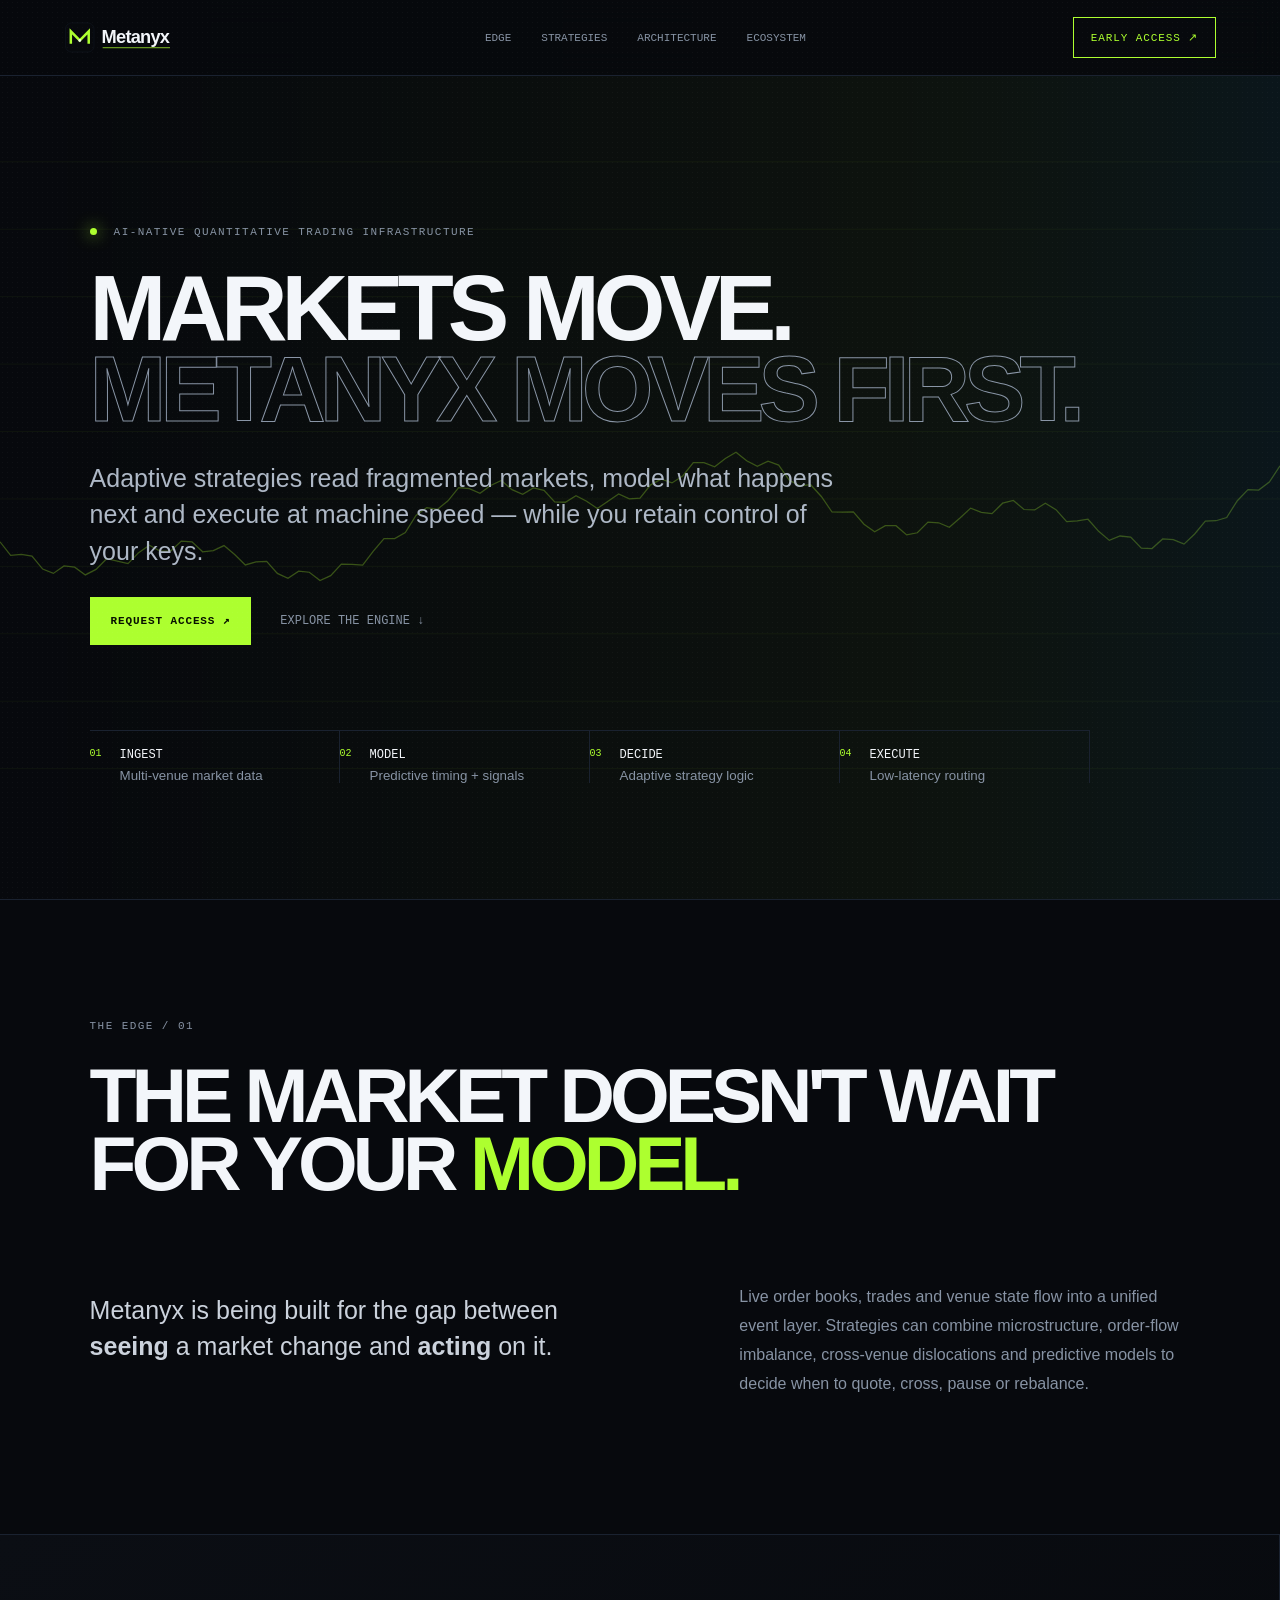
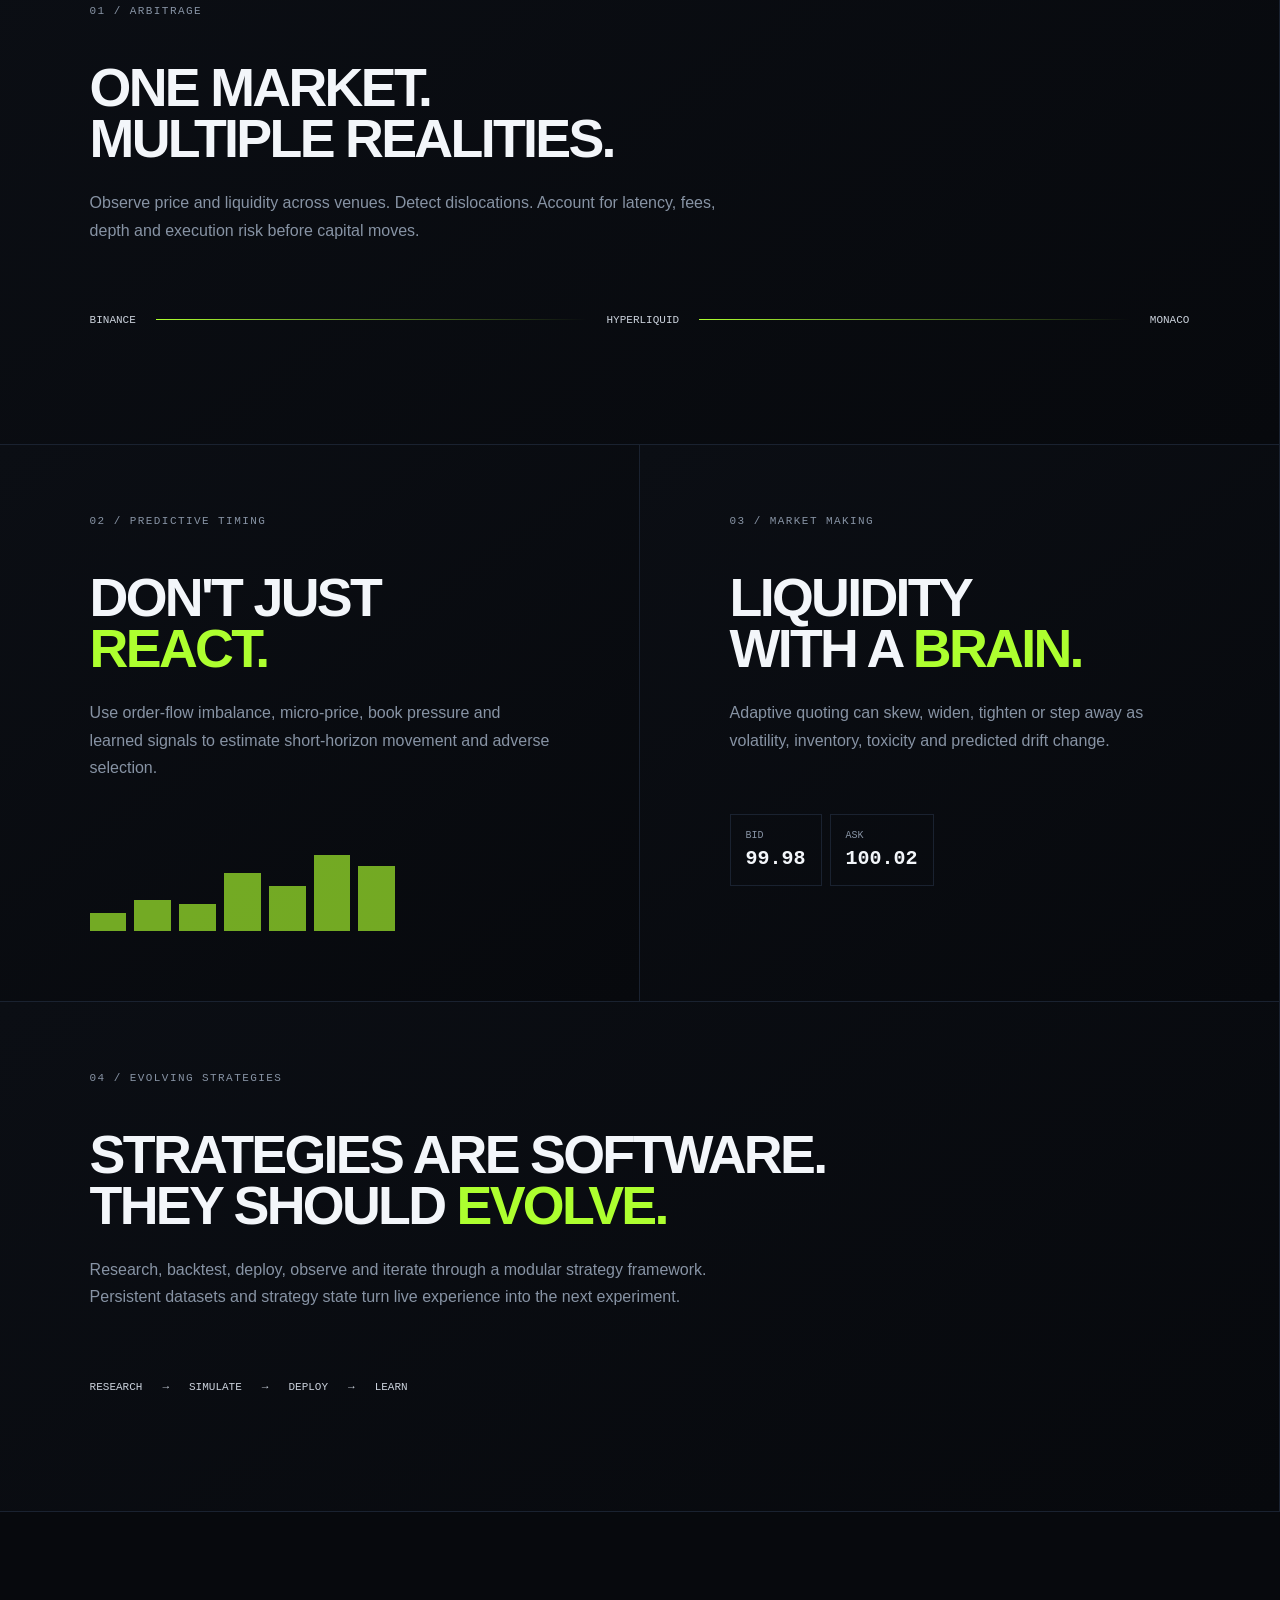
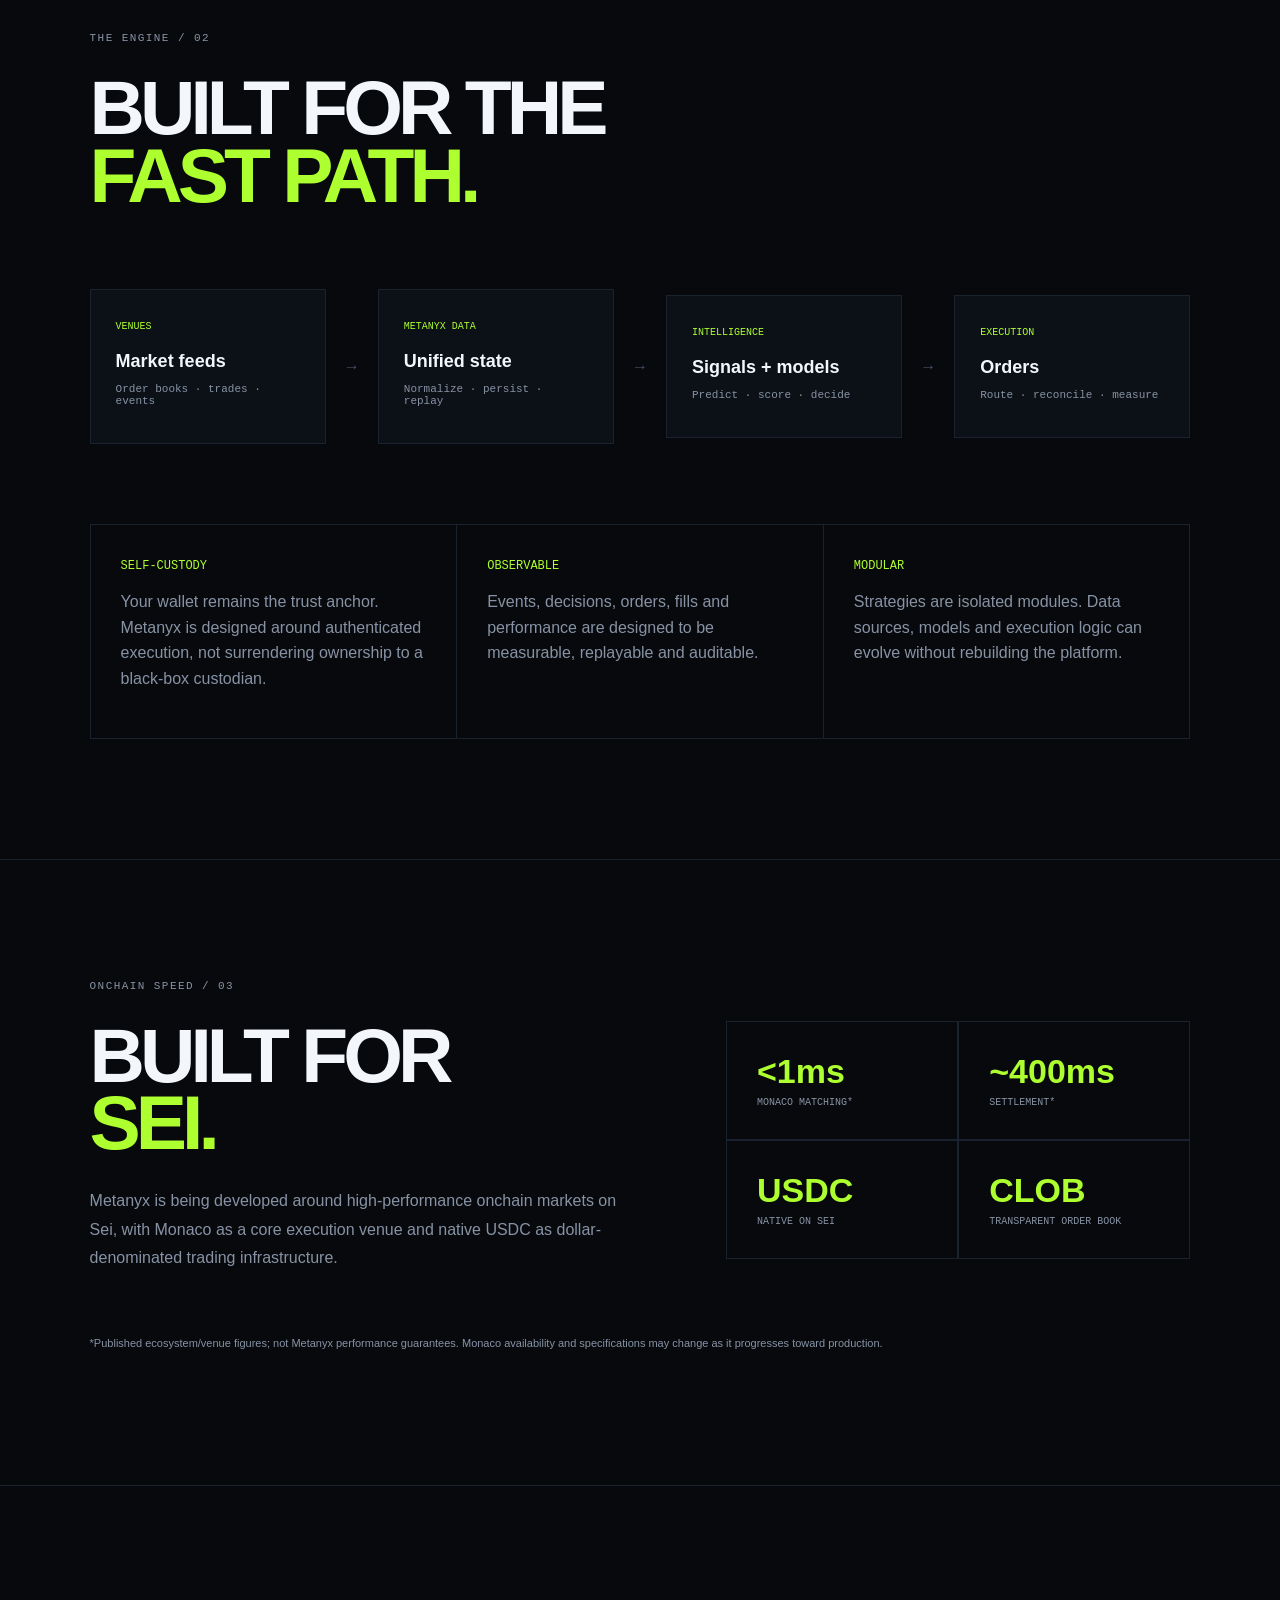
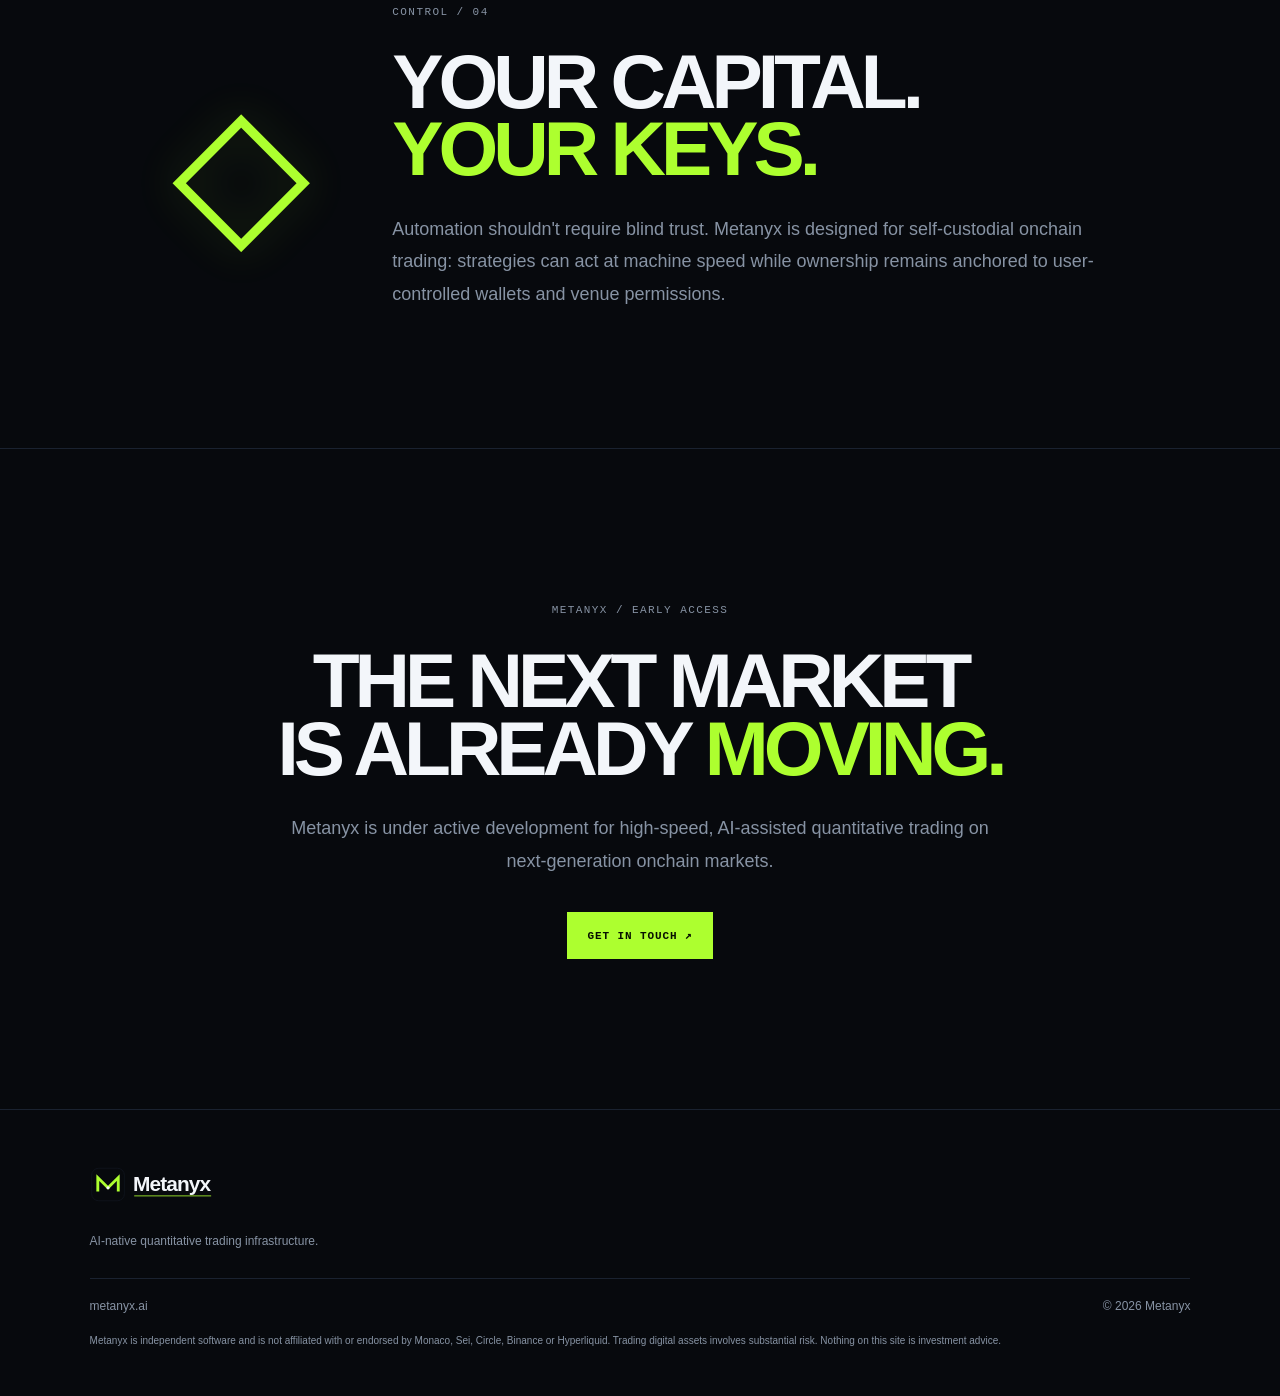
==== index.html @ de10b6b0 "brand: add Metanyx visual identity assets" ====
<!doctype html>
<html lang="en">
<head>
  <meta charset="utf-8"><meta name="viewport" content="width=device-width,initial-scale=1">
  <meta name="description" content="Metanyx is AI-native quantitative trading infrastructure for high-speed, self-custodial digital asset markets.">
  <meta name="theme-color" content="#07090d"><link rel="canonical" href="https://metanyx.ai/">
  <meta property="og:title" content="Metanyx — AI-native quantitative trading">
  <meta property="og:description" content="Adaptive strategies. Machine-speed execution. Self-custodial by design.">
  <meta property="og:type" content="website"><meta property="og:url" content="https://metanyx.ai/">
  <meta property="og:image" content="https://metanyx.ai/assets/og-brand.svg">
  <meta name="twitter:card" content="summary_large_image"><meta name="twitter:image" content="https://metanyx.ai/assets/og-brand.svg">
  <title>Metanyx — AI-native quantitative trading</title><link rel="icon" href="assets/favicon.svg" type="image/svg+xml">
  <link rel="stylesheet" href="assets/style.css">
</head>
<body><div class="noise"></div>
<header class="nav"><a class="brand" href="#top" aria-label="Metanyx home"><img class="brand-logo" src="assets/logo-wordmark.svg" alt="Metanyx"></a>
<nav><a href="#edge">Edge</a><a href="#strategies">Strategies</a><a href="#architecture">Architecture</a><a href="#ecosystem">Ecosystem</a></nav>
<a class="pill" href="#access">EARLY ACCESS ↗</a></header>
<main id="top">
<section class="hero"><canvas id="marketCanvas"></canvas><div class="hero-content">
<div class="eyebrow"><span class="pulse"></span> AI-NATIVE QUANTITATIVE TRADING INFRASTRUCTURE</div>
<h1>MARKETS MOVE.<br><em>METANYX MOVES FIRST.</em></h1>
<p class="lede">Adaptive strategies read fragmented markets, model what happens next and execute at machine speed — while you retain control of your keys.</p>
<div class="hero-actions"><a class="cta" href="#access">REQUEST ACCESS ↗</a><a class="ghost" href="#architecture">EXPLORE THE ENGINE ↓</a></div>
<div class="telemetry"><div><b>01</b><span>INGEST</span><small>Multi-venue market data</small></div><div><b>02</b><span>MODEL</span><small>Predictive timing + signals</small></div><div><b>03</b><span>DECIDE</span><small>Adaptive strategy logic</small></div><div><b>04</b><span>EXECUTE</span><small>Low-latency routing</small></div></div>
</div></section>
<section class="manifesto" id="edge"><div class="section-tag">THE EDGE / 01</div><h2>THE MARKET DOESN'T WAIT<br>FOR YOUR <span>MODEL.</span></h2>
<div class="split"><p class="bigcopy">Metanyx is being built for the gap between <strong>seeing</strong> a market change and <strong>acting</strong> on it.</p>
<p>Live order books, trades and venue state flow into a unified event layer. Strategies can combine microstructure, order-flow imbalance, cross-venue dislocations and predictive models to decide when to quote, cross, pause or rebalance.</p></div></section>
<section class="cards" id="strategies">
<article class="feature wide"><div class="num">01 / ARBITRAGE</div><h3>ONE MARKET.<br>MULTIPLE REALITIES.</h3><p>Observe price and liquidity across venues. Detect dislocations. Account for latency, fees, depth and execution risk before capital moves.</p><div class="venue-line"><span>BINANCE</span><i></i><span>HYPERLIQUID</span><i></i><span>MONACO</span></div></article>
<article class="feature"><div class="num">02 / PREDICTIVE TIMING</div><h3>DON'T JUST<br><span>REACT.</span></h3><p>Use order-flow imbalance, micro-price, book pressure and learned signals to estimate short-horizon movement and adverse selection.</p><div class="bars"><i></i><i></i><i></i><i></i><i></i><i></i><i></i></div></article>
<article class="feature"><div class="num">03 / MARKET MAKING</div><h3>LIQUIDITY<br>WITH A <span>BRAIN.</span></h3><p>Adaptive quoting can skew, widen, tighten or step away as volatility, inventory, toxicity and predicted drift change.</p><div class="quotes"><span>BID <b>99.98</b></span><span>ASK <b>100.02</b></span></div></article>
<article class="feature wide"><div class="num">04 / EVOLVING STRATEGIES</div><h3>STRATEGIES ARE SOFTWARE.<br>THEY SHOULD <span>EVOLVE.</span></h3><p>Research, backtest, deploy, observe and iterate through a modular strategy framework. Persistent datasets and strategy state turn live experience into the next experiment.</p><div class="evolve"><span>RESEARCH</span><b>→</b><span>SIMULATE</span><b>→</b><span>DEPLOY</span><b>→</b><span>LEARN</span></div></article>
</section>
<section class="architecture" id="architecture"><div class="section-tag">THE ENGINE / 02</div><h2>BUILT FOR THE<br><span>FAST PATH.</span></h2>
<div class="pipeline"><div><small>VENUES</small><strong>Market feeds</strong><p>Order books · trades · events</p></div><b>→</b><div><small>METANYX DATA</small><strong>Unified state</strong><p>Normalize · persist · replay</p></div><b>→</b><div><small>INTELLIGENCE</small><strong>Signals + models</strong><p>Predict · score · decide</p></div><b>→</b><div><small>EXECUTION</small><strong>Orders</strong><p>Route · reconcile · measure</p></div></div>
<div class="principles"><div><span>SELF-CUSTODY</span><p>Your wallet remains the trust anchor. Metanyx is designed around authenticated execution, not surrendering ownership to a black-box custodian.</p></div><div><span>OBSERVABLE</span><p>Events, decisions, orders, fills and performance are designed to be measurable, replayable and auditable.</p></div><div><span>MODULAR</span><p>Strategies are isolated modules. Data sources, models and execution logic can evolve without rebuilding the platform.</p></div></div></section>
<section class="ecosystem" id="ecosystem"><div class="section-tag">ONCHAIN SPEED / 03</div><div class="eco-grid"><div><h2>BUILT FOR<br><span>SEI.</span></h2><p>Metanyx is being developed around high-performance onchain markets on Sei, with Monaco as a core execution venue and native USDC as dollar-denominated trading infrastructure.</p></div>
<div class="stats"><div><strong>&lt;1ms</strong><span>MONACO MATCHING*</span></div><div><strong>~400ms</strong><span>SETTLEMENT*</span></div><div><strong>USDC</strong><span>NATIVE ON SEI</span></div><div><strong>CLOB</strong><span>TRANSPARENT ORDER BOOK</span></div></div></div>
<p class="footnote">*Published ecosystem/venue figures; not Metanyx performance guarantees. Monaco availability and specifications may change as it progresses toward production.</p></section>
<section class="custody"><div class="lock">◇</div><div><div class="section-tag">CONTROL / 04</div><h2>YOUR CAPITAL.<br><span>YOUR KEYS.</span></h2><p>Automation shouldn't require blind trust. Metanyx is designed for self-custodial onchain trading: strategies can act at machine speed while ownership remains anchored to user-controlled wallets and venue permissions.</p></div></section>
<section class="access" id="access"><span class="section-tag">METANYX / EARLY ACCESS</span><h2>THE NEXT MARKET<br>IS ALREADY <span>MOVING.</span></h2><p>Metanyx is under active development for high-speed, AI-assisted quantitative trading on next-generation onchain markets.</p><a class="cta" href="mailto:hello@metanyx.ai?subject=Metanyx%20Early%20Access">GET IN TOUCH ↗</a></section>
</main>
<footer><div class="brand"><img class="brand-logo footer-logo" src="assets/logo-wordmark.svg" alt="Metanyx"></div><p>AI-native quantitative trading infrastructure.</p><div class="footer-row"><a href="https://metanyx.ai/">metanyx.ai</a><span>© 2026 Metanyx</span></div><small>Metanyx is independent software and is not affiliated with or endorsed by Monaco, Sei, Circle, Binance or Hyperliquid. Trading digital assets involves substantial risk. Nothing on this site is investment advice.</small></footer>
<script src="assets/app.js"></script></body></html>
---- assets/style.css ----
:root{--bg:#07090d;--panel:#0c1017;--line:#1a2230;--text:#f3f6fa;--muted:#8793a4;--acid:#adff2f}*{box-sizing:border-box}html{scroll-behavior:smooth}body{margin:0;background:var(--bg);color:var(--text);font-family:Arial,Helvetica,sans-serif;overflow-x:hidden}.noise{position:fixed;inset:0;pointer-events:none;opacity:.035;z-index:20;background-image:radial-gradient(#fff .5px,transparent .5px);background-size:5px 5px}a{color:inherit;text-decoration:none}.nav{height:76px;display:flex;align-items:center;justify-content:space-between;padding:0 5vw;border-bottom:1px solid var(--line);position:fixed;inset:0 0 auto;z-index:10;background:#07090de8;backdrop-filter:blur(14px)}.brand{display:flex;align-items:center}.brand-logo{display:block;width:154px;height:auto}.footer-logo{width:176px}.nav nav{display:flex;gap:30px;font:11px monospace;color:var(--muted);text-transform:uppercase}.nav nav a:hover{color:#fff}.pill{font:11px monospace;letter-spacing:.08em;border:1px solid var(--acid);padding:13px 17px;color:var(--acid)}.hero{min-height:100vh;padding:160px 7vw 50px;display:flex;align-items:center;position:relative;border-bottom:1px solid var(--line);overflow:hidden}.hero-content{position:relative;z-index:1;width:100%}#marketCanvas{position:absolute;inset:0;width:100%;height:100%;opacity:.5}.eyebrow,.section-tag,.num{font:11px monospace;letter-spacing:.13em;color:var(--muted)}.pulse{display:inline-block;width:7px;height:7px;background:var(--acid);border-radius:50%;box-shadow:0 0 16px var(--acid);margin-right:9px}.hero h1,h2{font-size:clamp(52px,7.2vw,116px);line-height:.88;letter-spacing:-.065em;margin:30px 0;font-weight:900}.hero h1 em{font-style:normal;color:transparent;-webkit-text-stroke:1px #8995a6}.lede{font-size:clamp(18px,2vw,25px);line-height:1.45;color:#aeb8c6;max-width:760px}.hero-actions{display:flex;gap:12px;margin-top:28px}.cta{display:inline-flex;background:var(--acid);color:#071000;font:700 11px monospace;letter-spacing:.08em;padding:17px 21px}.ghost{font:12px monospace;color:var(--muted);padding:17px}.telemetry{margin-top:85px;display:grid;grid-template-columns:repeat(4,1fr);border-top:1px solid var(--line);max-width:1000px}.telemetry div{padding:17px 18px 0 0;display:grid;grid-template-columns:30px 1fr;border-right:1px solid var(--line)}.telemetry b{font:10px monospace;color:var(--acid)}.telemetry span{font:12px monospace}.telemetry small{grid-column:2;color:var(--muted);margin-top:6px}.manifesto,.architecture,.ecosystem,.custody,.access{padding:120px 7vw;border-bottom:1px solid var(--line)}h2{font-size:clamp(44px,6vw,90px)}h2 span,h3 span{color:var(--acid)}.split{display:grid;grid-template-columns:1.1fr 1fr;gap:12vw;margin-top:70px}.split p,.ecosystem p,.custody p,.access p{color:var(--muted);line-height:1.8}.split .bigcopy{font-size:25px;color:#cbd2dc;line-height:1.45}.cards{display:grid;grid-template-columns:1fr 1fr}.feature{min-height:510px;padding:70px 7vw;border-bottom:1px solid var(--line);border-right:1px solid var(--line);background:linear-gradient(145deg,#0b0e14,#07090d)}.feature.wide{grid-column:span 2}.feature h3{font-size:clamp(36px,4.2vw,66px);line-height:.95;letter-spacing:-.05em;margin:45px 0 25px}.feature p{color:var(--muted);line-height:1.7;max-width:650px}.venue-line,.evolve{display:flex;align-items:center;gap:20px;margin-top:70px;font:11px monospace;color:#cbd2dc}.venue-line i{height:1px;flex:1;background:linear-gradient(90deg,var(--acid),transparent)}.bars{display:flex;align-items:end;gap:8px;height:90px;margin-top:60px}.bars i{width:8%;background:var(--acid);opacity:.65}.bars i:nth-child(1){height:20%}.bars i:nth-child(2){height:35%}.bars i:nth-child(3){height:30%}.bars i:nth-child(4){height:65%}.bars i:nth-child(5){height:50%}.bars i:nth-child(6){height:85%}.bars i:nth-child(7){height:72%}.quotes{display:flex;gap:8px;margin-top:60px}.quotes span{border:1px solid var(--line);padding:15px;font:10px monospace;color:var(--muted)}.quotes b{font-size:20px;color:var(--text);display:block;margin-top:6px}.pipeline{display:flex;align-items:center;gap:18px;margin:80px 0}.pipeline>div{flex:1;border:1px solid var(--line);padding:25px;background:var(--panel)}.pipeline small{font:10px monospace;color:var(--acid)}.pipeline strong{display:block;font-size:18px;margin:18px 0 7px}.pipeline p{font:11px monospace;color:var(--muted)}.pipeline>b{color:#445064}.principles{display:grid;grid-template-columns:repeat(3,1fr);gap:1px;background:var(--line);border:1px solid var(--line)}.principles div{background:var(--bg);padding:30px}.principles span{font:12px monospace;color:var(--acid)}.principles p{color:var(--muted);line-height:1.6}.eco-grid{display:grid;grid-template-columns:1.15fr 1fr;gap:8vw}.stats{display:grid;grid-template-columns:1fr 1fr;align-content:center}.stats div{padding:30px;border:1px solid var(--line)}.stats strong{display:block;font-size:34px;color:var(--acid)}.stats span{font:10px monospace;color:var(--muted)}.footnote{font-size:11px!important;margin-top:45px}.custody{display:grid;grid-template-columns:.55fr 1.45fr;align-items:center}.lock{font-size:180px;color:var(--acid);text-align:center;text-shadow:0 0 45px #adff2f33}.custody p,.access p{max-width:720px;font-size:18px}.access{text-align:center;padding-top:150px;padding-bottom:150px}.access h2{margin-left:auto;margin-right:auto}.access p{margin:0 auto 35px}.access .cta{margin:auto}footer{padding:55px 7vw 40px;color:var(--muted);font-size:12px}footer p{margin:30px 0}.footer-row{display:flex;justify-content:space-between;border-top:1px solid var(--line);padding:20px 0}footer small{display:block;max-width:950px;line-height:1.6;font-size:10px}
@media(max-width:850px){.nav nav{display:none}.pill{display:none}.hero{padding-top:125px}.hero h1{font-size:15vw}.telemetry{grid-template-columns:1fr 1fr}.split,.eco-grid,.custody{grid-template-columns:1fr;gap:30px}.cards{grid-template-columns:1fr}.feature.wide{grid-column:auto}.pipeline{display:grid;grid-template-columns:1fr}.pipeline>b{transform:rotate(90deg);text-align:center}.principles{grid-template-columns:1fr}.stats{margin-top:30px}.lock{font-size:100px;text-align:left}.manifesto,.architecture,.ecosystem,.custody,.access{padding:90px 7vw}.venue-line,.evolve{flex-wrap:wrap}.hero-actions{flex-direction:column;align-items:flex-start}}
@media(prefers-reduced-motion:reduce){html{scroll-behavior:auto}#marketCanvas{display:none}}
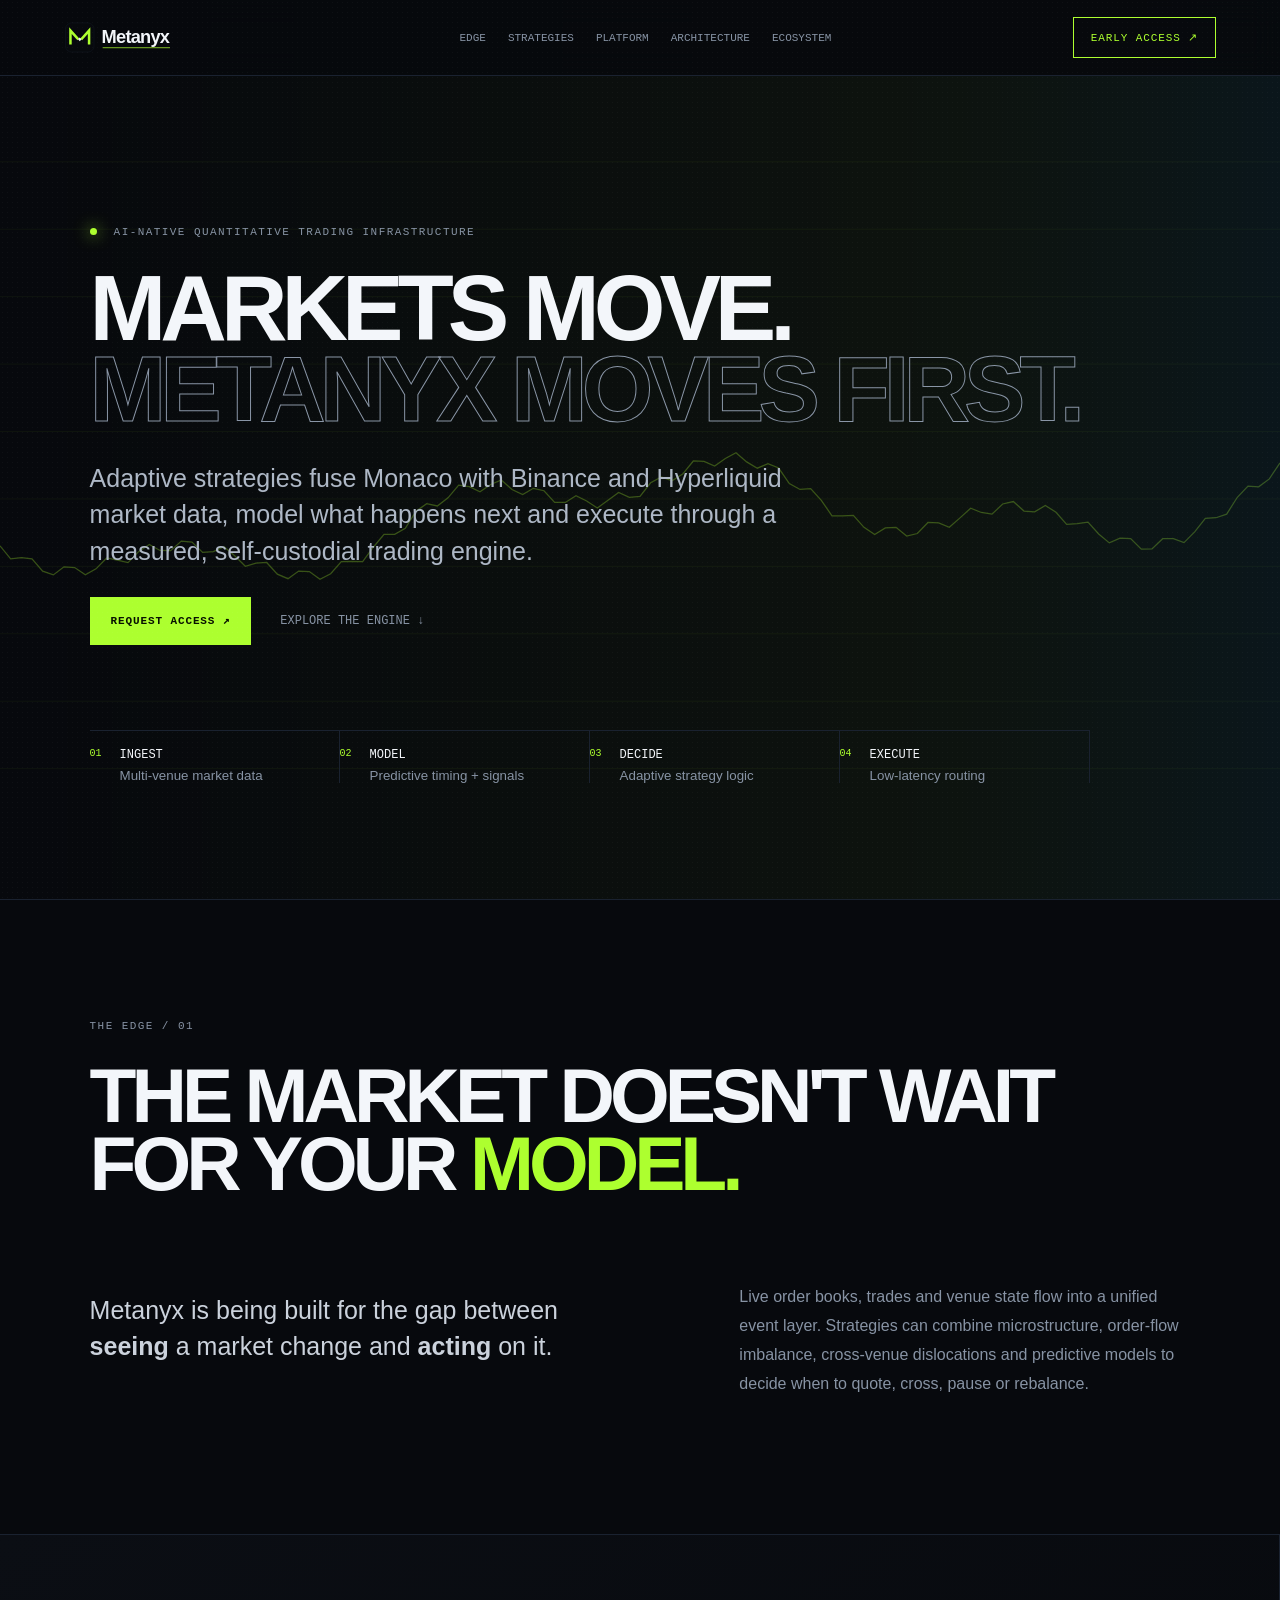
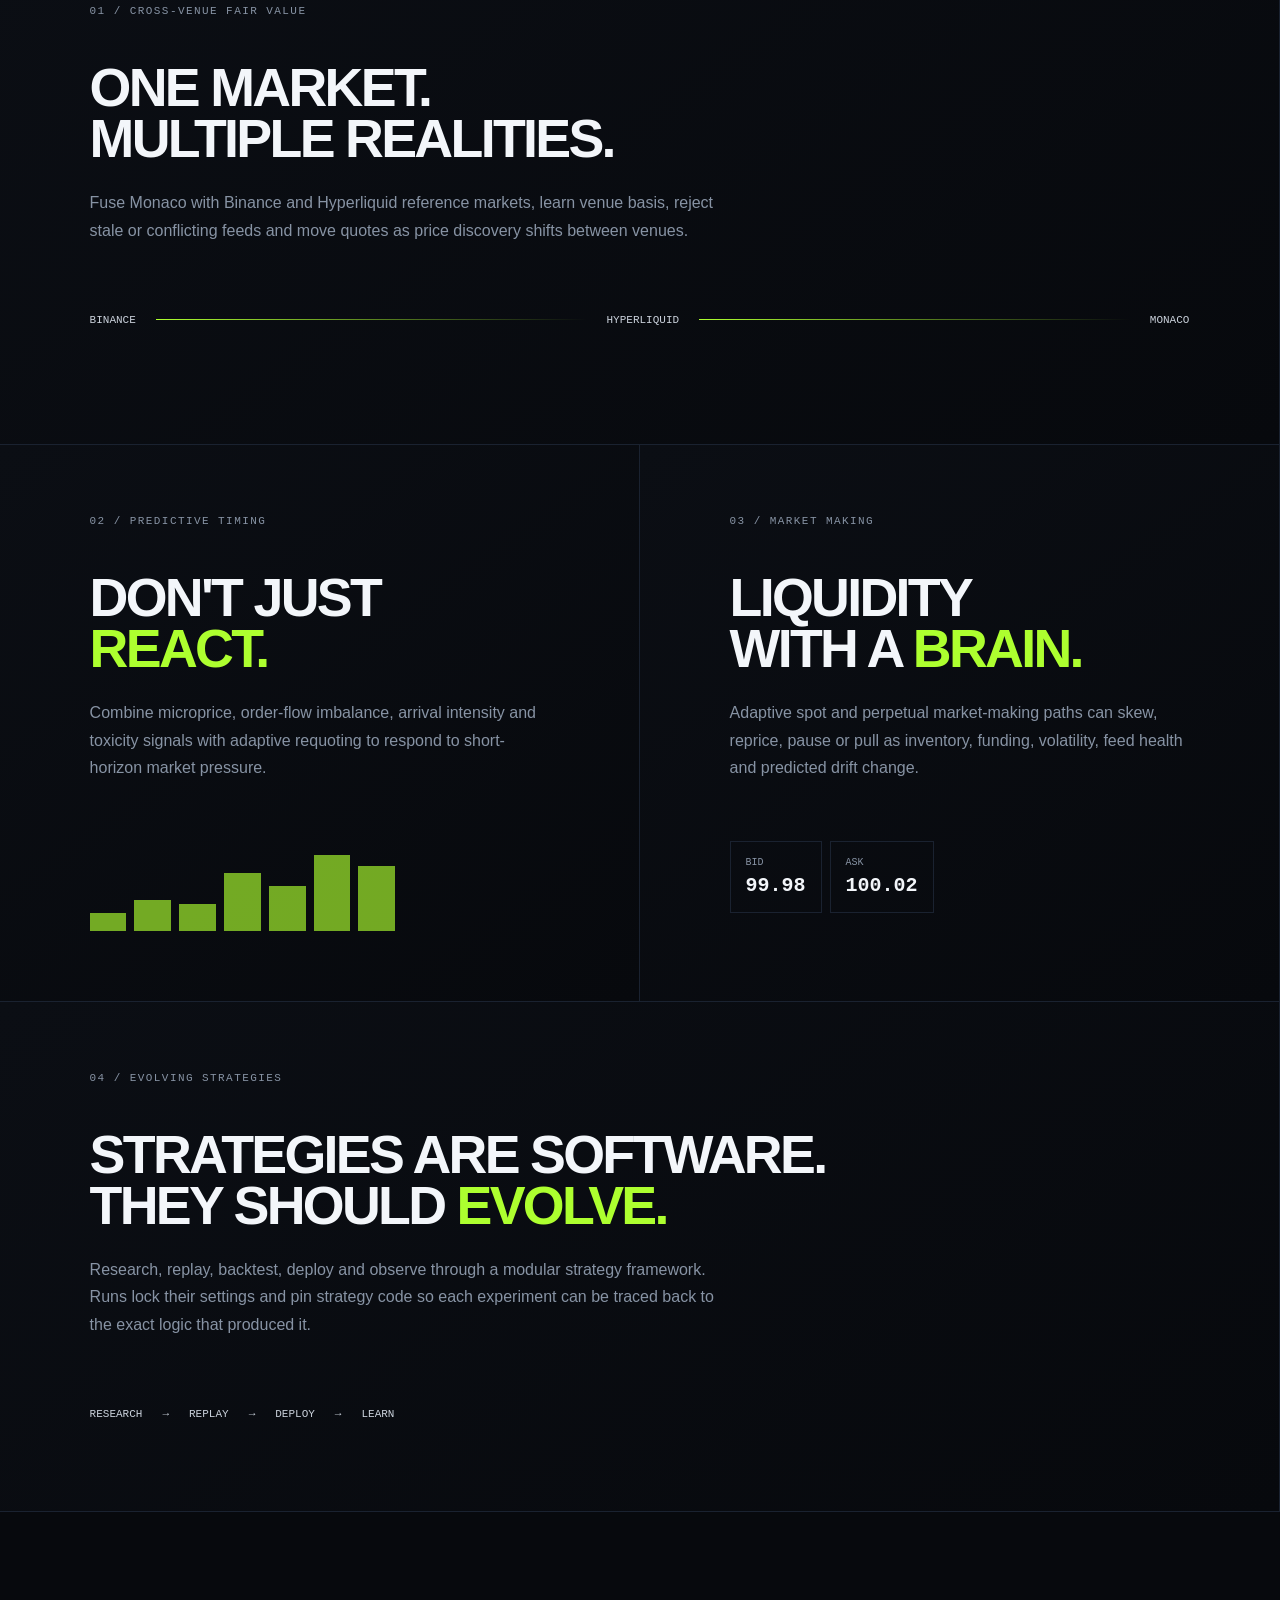
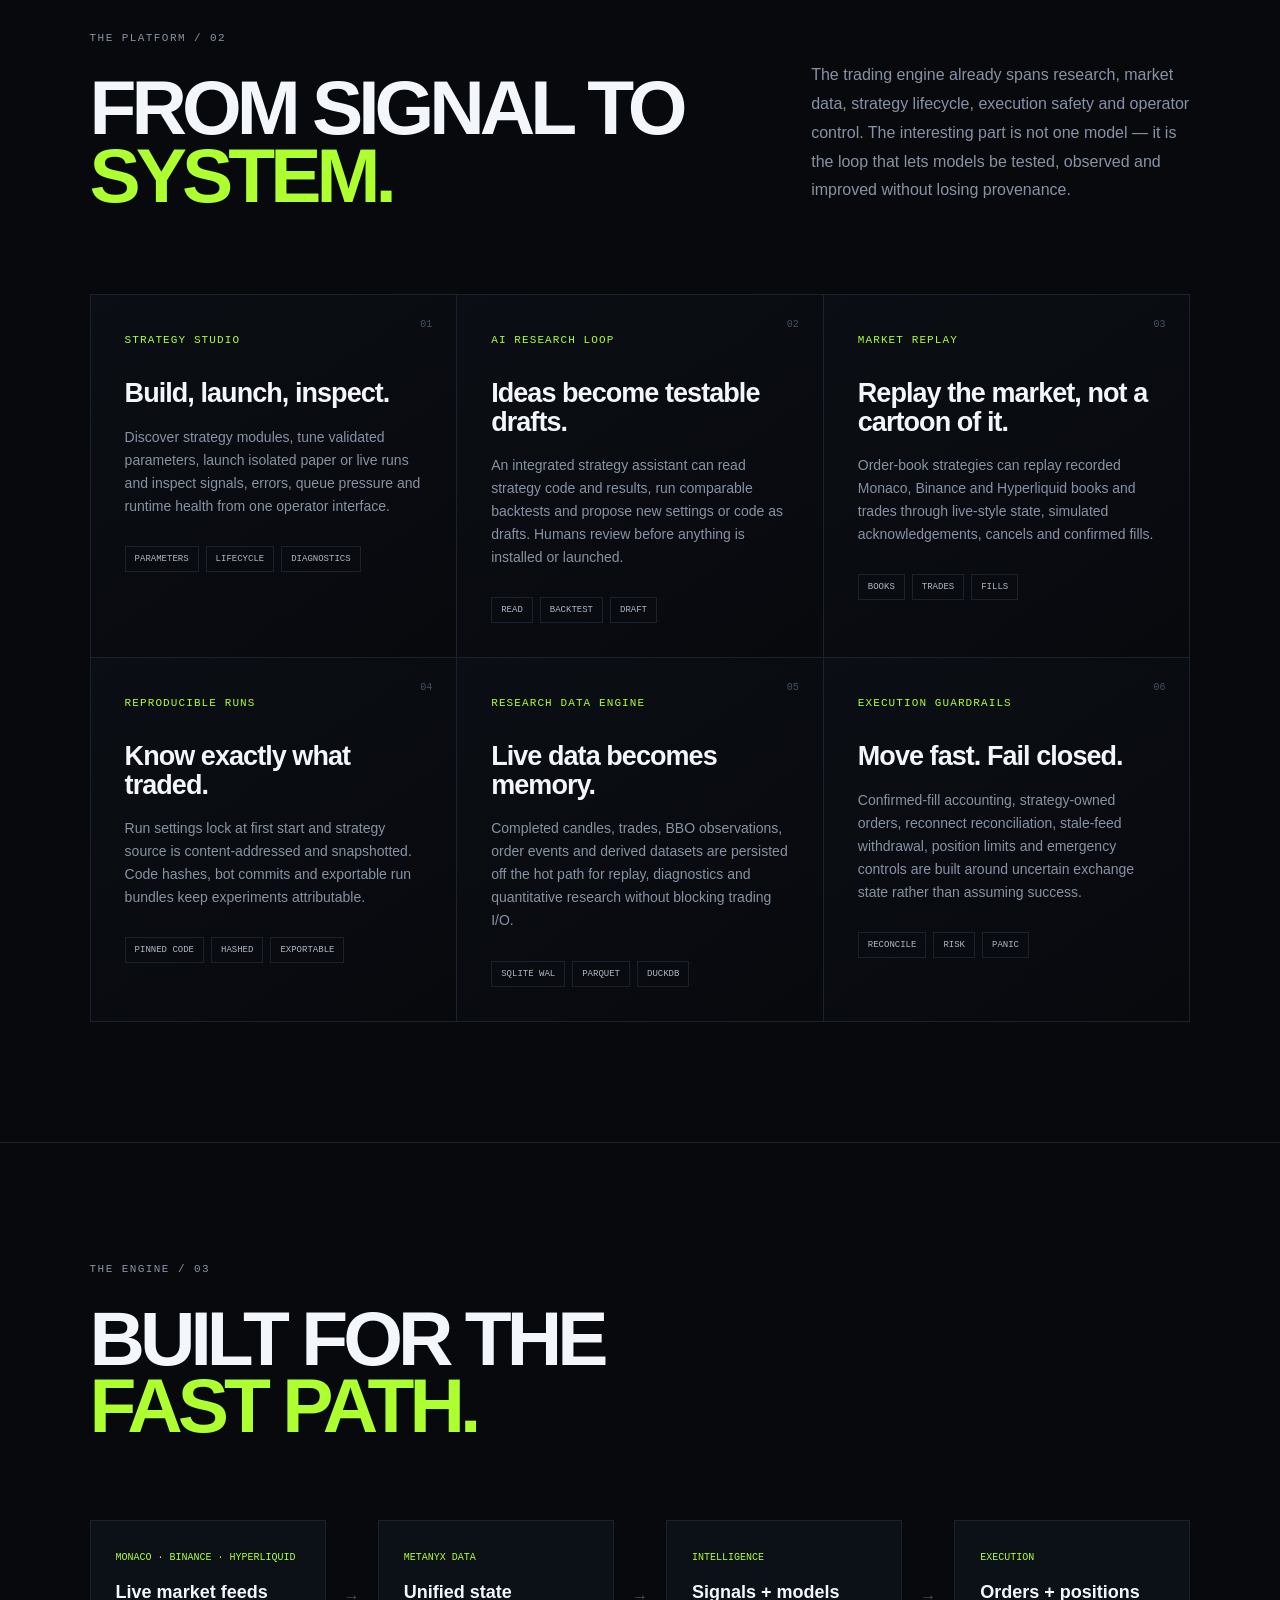
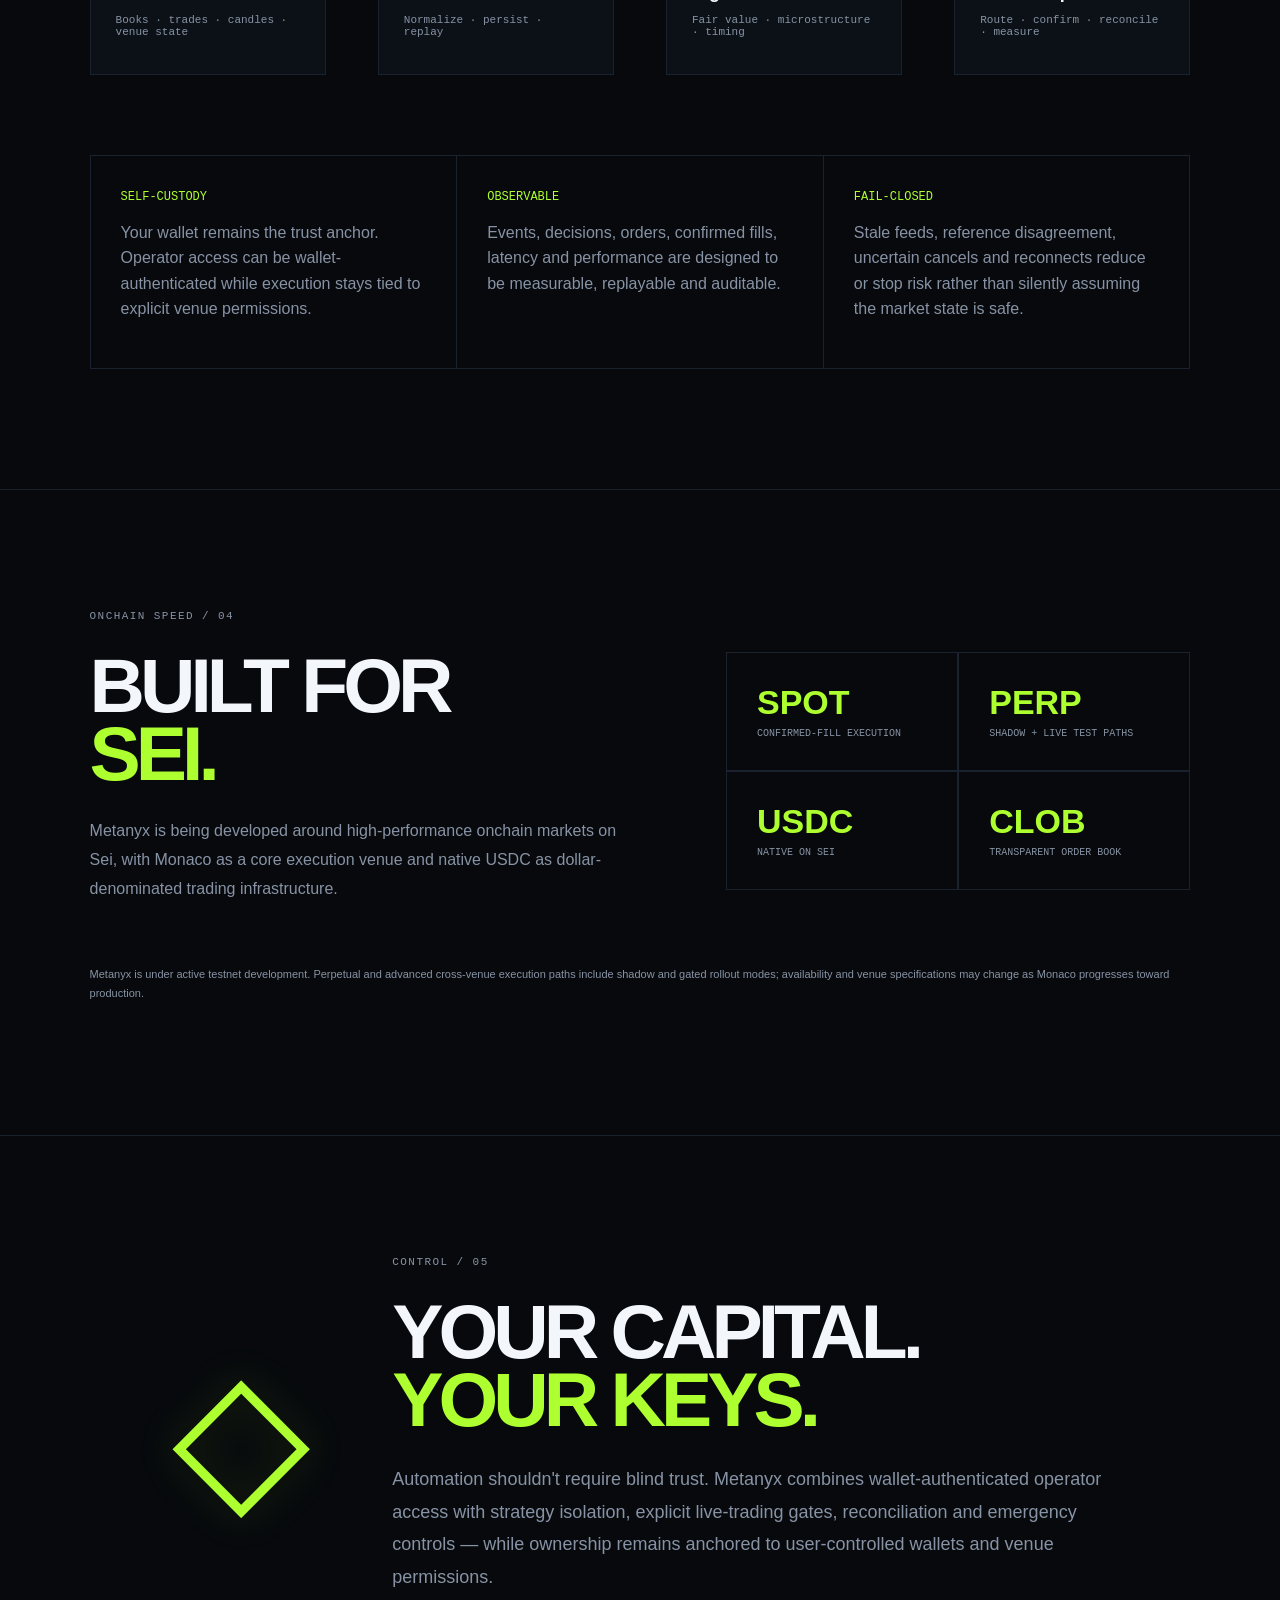
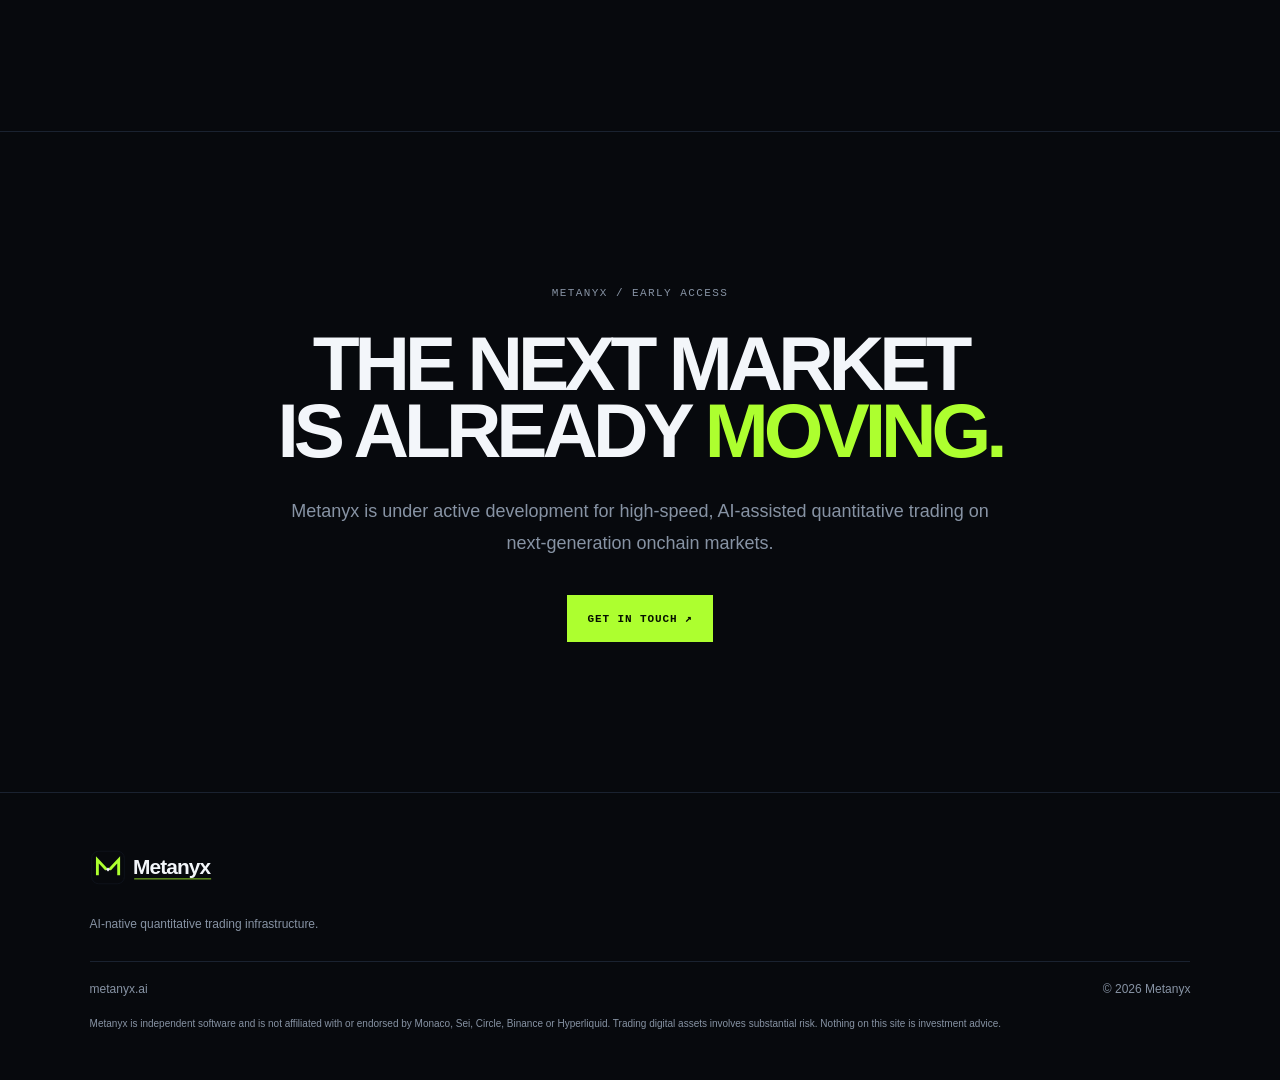
==== commit b875be7c: "site: surface Monaco engine capabilities" ====
--- a/index.html
+++ b/index.html
@@ -2,10 +2,10 @@
 <html lang="en">
 <head>
   <meta charset="utf-8"><meta name="viewport" content="width=device-width,initial-scale=1">
-  <meta name="description" content="Metanyx is AI-native quantitative trading infrastructure for high-speed, self-custodial digital asset markets.">
+  <meta name="description" content="Metanyx is AI-native quantitative trading infrastructure for multi-venue market intelligence, adaptive strategies and self-custodial execution.">
   <meta name="theme-color" content="#07090d"><link rel="canonical" href="https://metanyx.ai/">
   <meta property="og:title" content="Metanyx — AI-native quantitative trading">
-  <meta property="og:description" content="Adaptive strategies. Machine-speed execution. Self-custodial by design.">
+  <meta property="og:description" content="Multi-venue intelligence. Adaptive strategies. Reproducible research. Self-custodial execution.">
   <meta property="og:type" content="website"><meta property="og:url" content="https://metanyx.ai/">
   <meta property="og:image" content="https://metanyx.ai/assets/og-brand.svg">
   <meta name="twitter:card" content="summary_large_image"><meta name="twitter:image" content="https://metanyx.ai/assets/og-brand.svg">
@@ -14,13 +14,13 @@
 </head>
 <body><div class="noise"></div>
 <header class="nav"><a class="brand" href="#top" aria-label="Metanyx home"><img class="brand-logo" src="assets/logo-wordmark.svg" alt="Metanyx"></a>
-<nav><a href="#edge">Edge</a><a href="#strategies">Strategies</a><a href="#architecture">Architecture</a><a href="#ecosystem">Ecosystem</a></nav>
+<nav><a href="#edge">Edge</a><a href="#strategies">Strategies</a><a href="#platform">Platform</a><a href="#architecture">Architecture</a><a href="#ecosystem">Ecosystem</a></nav>
 <a class="pill" href="#access">EARLY ACCESS ↗</a></header>
 <main id="top">
 <section class="hero"><canvas id="marketCanvas"></canvas><div class="hero-content">
 <div class="eyebrow"><span class="pulse"></span> AI-NATIVE QUANTITATIVE TRADING INFRASTRUCTURE</div>
 <h1>MARKETS MOVE.<br><em>METANYX MOVES FIRST.</em></h1>
-<p class="lede">Adaptive strategies read fragmented markets, model what happens next and execute at machine speed — while you retain control of your keys.</p>
+<p class="lede">Adaptive strategies fuse Monaco with Binance and Hyperliquid market data, model what happens next and execute through a measured, self-custodial trading engine.</p>
 <div class="hero-actions"><a class="cta" href="#access">REQUEST ACCESS ↗</a><a class="ghost" href="#architecture">EXPLORE THE ENGINE ↓</a></div>
 <div class="telemetry"><div><b>01</b><span>INGEST</span><small>Multi-venue market data</small></div><div><b>02</b><span>MODEL</span><small>Predictive timing + signals</small></div><div><b>03</b><span>DECIDE</span><small>Adaptive strategy logic</small></div><div><b>04</b><span>EXECUTE</span><small>Low-latency routing</small></div></div>
 </div></section>
@@ -28,18 +28,28 @@
 <div class="split"><p class="bigcopy">Metanyx is being built for the gap between <strong>seeing</strong> a market change and <strong>acting</strong> on it.</p>
 <p>Live order books, trades and venue state flow into a unified event layer. Strategies can combine microstructure, order-flow imbalance, cross-venue dislocations and predictive models to decide when to quote, cross, pause or rebalance.</p></div></section>
 <section class="cards" id="strategies">
-<article class="feature wide"><div class="num">01 / ARBITRAGE</div><h3>ONE MARKET.<br>MULTIPLE REALITIES.</h3><p>Observe price and liquidity across venues. Detect dislocations. Account for latency, fees, depth and execution risk before capital moves.</p><div class="venue-line"><span>BINANCE</span><i></i><span>HYPERLIQUID</span><i></i><span>MONACO</span></div></article>
-<article class="feature"><div class="num">02 / PREDICTIVE TIMING</div><h3>DON'T JUST<br><span>REACT.</span></h3><p>Use order-flow imbalance, micro-price, book pressure and learned signals to estimate short-horizon movement and adverse selection.</p><div class="bars"><i></i><i></i><i></i><i></i><i></i><i></i><i></i></div></article>
-<article class="feature"><div class="num">03 / MARKET MAKING</div><h3>LIQUIDITY<br>WITH A <span>BRAIN.</span></h3><p>Adaptive quoting can skew, widen, tighten or step away as volatility, inventory, toxicity and predicted drift change.</p><div class="quotes"><span>BID <b>99.98</b></span><span>ASK <b>100.02</b></span></div></article>
-<article class="feature wide"><div class="num">04 / EVOLVING STRATEGIES</div><h3>STRATEGIES ARE SOFTWARE.<br>THEY SHOULD <span>EVOLVE.</span></h3><p>Research, backtest, deploy, observe and iterate through a modular strategy framework. Persistent datasets and strategy state turn live experience into the next experiment.</p><div class="evolve"><span>RESEARCH</span><b>→</b><span>SIMULATE</span><b>→</b><span>DEPLOY</span><b>→</b><span>LEARN</span></div></article>
+<article class="feature wide"><div class="num">01 / CROSS-VENUE FAIR VALUE</div><h3>ONE MARKET.<br>MULTIPLE REALITIES.</h3><p>Fuse Monaco with Binance and Hyperliquid reference markets, learn venue basis, reject stale or conflicting feeds and move quotes as price discovery shifts between venues.</p><div class="venue-line"><span>BINANCE</span><i></i><span>HYPERLIQUID</span><i></i><span>MONACO</span></div></article>
+<article class="feature"><div class="num">02 / PREDICTIVE TIMING</div><h3>DON'T JUST<br><span>REACT.</span></h3><p>Combine microprice, order-flow imbalance, arrival intensity and toxicity signals with adaptive requoting to respond to short-horizon market pressure.</p><div class="bars"><i></i><i></i><i></i><i></i><i></i><i></i><i></i></div></article>
+<article class="feature"><div class="num">03 / MARKET MAKING</div><h3>LIQUIDITY<br>WITH A <span>BRAIN.</span></h3><p>Adaptive spot and perpetual market-making paths can skew, reprice, pause or pull as inventory, funding, volatility, feed health and predicted drift change.</p><div class="quotes"><span>BID <b>99.98</b></span><span>ASK <b>100.02</b></span></div></article>
+<article class="feature wide"><div class="num">04 / EVOLVING STRATEGIES</div><h3>STRATEGIES ARE SOFTWARE.<br>THEY SHOULD <span>EVOLVE.</span></h3><p>Research, replay, backtest, deploy and observe through a modular strategy framework. Runs lock their settings and pin strategy code so each experiment can be traced back to the exact logic that produced it.</p><div class="evolve"><span>RESEARCH</span><b>→</b><span>REPLAY</span><b>→</b><span>DEPLOY</span><b>→</b><span>LEARN</span></div></article>
 </section>
-<section class="architecture" id="architecture"><div class="section-tag">THE ENGINE / 02</div><h2>BUILT FOR THE<br><span>FAST PATH.</span></h2>
-<div class="pipeline"><div><small>VENUES</small><strong>Market feeds</strong><p>Order books · trades · events</p></div><b>→</b><div><small>METANYX DATA</small><strong>Unified state</strong><p>Normalize · persist · replay</p></div><b>→</b><div><small>INTELLIGENCE</small><strong>Signals + models</strong><p>Predict · score · decide</p></div><b>→</b><div><small>EXECUTION</small><strong>Orders</strong><p>Route · reconcile · measure</p></div></div>
-<div class="principles"><div><span>SELF-CUSTODY</span><p>Your wallet remains the trust anchor. Metanyx is designed around authenticated execution, not surrendering ownership to a black-box custodian.</p></div><div><span>OBSERVABLE</span><p>Events, decisions, orders, fills and performance are designed to be measurable, replayable and auditable.</p></div><div><span>MODULAR</span><p>Strategies are isolated modules. Data sources, models and execution logic can evolve without rebuilding the platform.</p></div></div></section>
-<section class="ecosystem" id="ecosystem"><div class="section-tag">ONCHAIN SPEED / 03</div><div class="eco-grid"><div><h2>BUILT FOR<br><span>SEI.</span></h2><p>Metanyx is being developed around high-performance onchain markets on Sei, with Monaco as a core execution venue and native USDC as dollar-denominated trading infrastructure.</p></div>
-<div class="stats"><div><strong>&lt;1ms</strong><span>MONACO MATCHING*</span></div><div><strong>~400ms</strong><span>SETTLEMENT*</span></div><div><strong>USDC</strong><span>NATIVE ON SEI</span></div><div><strong>CLOB</strong><span>TRANSPARENT ORDER BOOK</span></div></div></div>
-<p class="footnote">*Published ecosystem/venue figures; not Metanyx performance guarantees. Monaco availability and specifications may change as it progresses toward production.</p></section>
-<section class="custody"><div class="lock">◇</div><div><div class="section-tag">CONTROL / 04</div><h2>YOUR CAPITAL.<br><span>YOUR KEYS.</span></h2><p>Automation shouldn't require blind trust. Metanyx is designed for self-custodial onchain trading: strategies can act at machine speed while ownership remains anchored to user-controlled wallets and venue permissions.</p></div></section>
+<section class="platform" id="platform"><div class="section-tag">THE PLATFORM / 02</div>
+<div class="platform-head"><h2>FROM SIGNAL TO<br><span>SYSTEM.</span></h2><p>The trading engine already spans research, market data, strategy lifecycle, execution safety and operator control. The interesting part is not one model — it is the loop that lets models be tested, observed and improved without losing provenance.</p></div>
+<div class="cap-grid">
+<article class="capability"><div class="cap-num">01</div><span>STRATEGY STUDIO</span><h3>Build, launch, inspect.</h3><p>Discover strategy modules, tune validated parameters, launch isolated paper or live runs and inspect signals, errors, queue pressure and runtime health from one operator interface.</p><div class="cap-tags"><i>PARAMETERS</i><i>LIFECYCLE</i><i>DIAGNOSTICS</i></div></article>
+<article class="capability"><div class="cap-num">02</div><span>AI RESEARCH LOOP</span><h3>Ideas become testable drafts.</h3><p>An integrated strategy assistant can read strategy code and results, run comparable backtests and propose new settings or code as drafts. Humans review before anything is installed or launched.</p><div class="cap-tags"><i>READ</i><i>BACKTEST</i><i>DRAFT</i></div></article>
+<article class="capability"><div class="cap-num">03</div><span>MARKET REPLAY</span><h3>Replay the market, not a cartoon of it.</h3><p>Order-book strategies can replay recorded Monaco, Binance and Hyperliquid books and trades through live-style state, simulated acknowledgements, cancels and confirmed fills.</p><div class="cap-tags"><i>BOOKS</i><i>TRADES</i><i>FILLS</i></div></article>
+<article class="capability"><div class="cap-num">04</div><span>REPRODUCIBLE RUNS</span><h3>Know exactly what traded.</h3><p>Run settings lock at first start and strategy source is content-addressed and snapshotted. Code hashes, bot commits and exportable run bundles keep experiments attributable.</p><div class="cap-tags"><i>PINNED CODE</i><i>HASHED</i><i>EXPORTABLE</i></div></article>
+<article class="capability"><div class="cap-num">05</div><span>RESEARCH DATA ENGINE</span><h3>Live data becomes memory.</h3><p>Completed candles, trades, BBO observations, order events and derived datasets are persisted off the hot path for replay, diagnostics and quantitative research without blocking trading I/O.</p><div class="cap-tags"><i>SQLITE WAL</i><i>PARQUET</i><i>DUCKDB</i></div></article>
+<article class="capability"><div class="cap-num">06</div><span>EXECUTION GUARDRAILS</span><h3>Move fast. Fail closed.</h3><p>Confirmed-fill accounting, strategy-owned orders, reconnect reconciliation, stale-feed withdrawal, position limits and emergency controls are built around uncertain exchange state rather than assuming success.</p><div class="cap-tags"><i>RECONCILE</i><i>RISK</i><i>PANIC</i></div></article>
+</div></section>
+<section class="architecture" id="architecture"><div class="section-tag">THE ENGINE / 03</div><h2>BUILT FOR THE<br><span>FAST PATH.</span></h2>
+<div class="pipeline"><div><small>MONACO · BINANCE · HYPERLIQUID</small><strong>Live market feeds</strong><p>Books · trades · candles · venue state</p></div><b>→</b><div><small>METANYX DATA</small><strong>Unified state</strong><p>Normalize · persist · replay</p></div><b>→</b><div><small>INTELLIGENCE</small><strong>Signals + models</strong><p>Fair value · microstructure · timing</p></div><b>→</b><div><small>EXECUTION</small><strong>Orders + positions</strong><p>Route · confirm · reconcile · measure</p></div></div>
+<div class="principles"><div><span>SELF-CUSTODY</span><p>Your wallet remains the trust anchor. Operator access can be wallet-authenticated while execution stays tied to explicit venue permissions.</p></div><div><span>OBSERVABLE</span><p>Events, decisions, orders, confirmed fills, latency and performance are designed to be measurable, replayable and auditable.</p></div><div><span>FAIL-CLOSED</span><p>Stale feeds, reference disagreement, uncertain cancels and reconnects reduce or stop risk rather than silently assuming the market state is safe.</p></div></div></section>
+<section class="ecosystem" id="ecosystem"><div class="section-tag">ONCHAIN SPEED / 04</div><div class="eco-grid"><div><h2>BUILT FOR<br><span>SEI.</span></h2><p>Metanyx is being developed around high-performance onchain markets on Sei, with Monaco as a core execution venue and native USDC as dollar-denominated trading infrastructure.</p></div>
+<div class="stats"><div><strong>SPOT</strong><span>CONFIRMED-FILL EXECUTION</span></div><div><strong>PERP</strong><span>SHADOW + LIVE TEST PATHS</span></div><div><strong>USDC</strong><span>NATIVE ON SEI</span></div><div><strong>CLOB</strong><span>TRANSPARENT ORDER BOOK</span></div></div></div>
+<p class="footnote">Metanyx is under active testnet development. Perpetual and advanced cross-venue execution paths include shadow and gated rollout modes; availability and venue specifications may change as Monaco progresses toward production.</p></section>
+<section class="custody"><div class="lock">◇</div><div><div class="section-tag">CONTROL / 05</div><h2>YOUR CAPITAL.<br><span>YOUR KEYS.</span></h2><p>Automation shouldn't require blind trust. Metanyx combines wallet-authenticated operator access with strategy isolation, explicit live-trading gates, reconciliation and emergency controls — while ownership remains anchored to user-controlled wallets and venue permissions.</p></div></section>
 <section class="access" id="access"><span class="section-tag">METANYX / EARLY ACCESS</span><h2>THE NEXT MARKET<br>IS ALREADY <span>MOVING.</span></h2><p>Metanyx is under active development for high-speed, AI-assisted quantitative trading on next-generation onchain markets.</p><a class="cta" href="mailto:hello@metanyx.ai?subject=Metanyx%20Early%20Access">GET IN TOUCH ↗</a></section>
 </main>
 <footer><div class="brand"><img class="brand-logo footer-logo" src="assets/logo-wordmark.svg" alt="Metanyx"></div><p>AI-native quantitative trading infrastructure.</p><div class="footer-row"><a href="https://metanyx.ai/">metanyx.ai</a><span>© 2026 Metanyx</span></div><small>Metanyx is independent software and is not affiliated with or endorsed by Monaco, Sei, Circle, Binance or Hyperliquid. Trading digital assets involves substantial risk. Nothing on this site is investment advice.</small></footer>
--- a/assets/style.css
+++ b/assets/style.css
@@ -1,3 +1,3 @@
-:root{--bg:#07090d;--panel:#0c1017;--line:#1a2230;--text:#f3f6fa;--muted:#8793a4;--acid:#adff2f}*{box-sizing:border-box}html{scroll-behavior:smooth}body{margin:0;background:var(--bg);color:var(--text);font-family:Arial,Helvetica,sans-serif;overflow-x:hidden}.noise{position:fixed;inset:0;pointer-events:none;opacity:.035;z-index:20;background-image:radial-gradient(#fff .5px,transparent .5px);background-size:5px 5px}a{color:inherit;text-decoration:none}.nav{height:76px;display:flex;align-items:center;justify-content:space-between;padding:0 5vw;border-bottom:1px solid var(--line);position:fixed;inset:0 0 auto;z-index:10;background:#07090de8;backdrop-filter:blur(14px)}.brand{display:flex;align-items:center}.brand-logo{display:block;width:154px;height:auto}.footer-logo{width:176px}.nav nav{display:flex;gap:30px;font:11px monospace;color:var(--muted);text-transform:uppercase}.nav nav a:hover{color:#fff}.pill{font:11px monospace;letter-spacing:.08em;border:1px solid var(--acid);padding:13px 17px;color:var(--acid)}.hero{min-height:100vh;padding:160px 7vw 50px;display:flex;align-items:center;position:relative;border-bottom:1px solid var(--line);overflow:hidden}.hero-content{position:relative;z-index:1;width:100%}#marketCanvas{position:absolute;inset:0;width:100%;height:100%;opacity:.5}.eyebrow,.section-tag,.num{font:11px monospace;letter-spacing:.13em;color:var(--muted)}.pulse{display:inline-block;width:7px;height:7px;background:var(--acid);border-radius:50%;box-shadow:0 0 16px var(--acid);margin-right:9px}.hero h1,h2{font-size:clamp(52px,7.2vw,116px);line-height:.88;letter-spacing:-.065em;margin:30px 0;font-weight:900}.hero h1 em{font-style:normal;color:transparent;-webkit-text-stroke:1px #8995a6}.lede{font-size:clamp(18px,2vw,25px);line-height:1.45;color:#aeb8c6;max-width:760px}.hero-actions{display:flex;gap:12px;margin-top:28px}.cta{display:inline-flex;background:var(--acid);color:#071000;font:700 11px monospace;letter-spacing:.08em;padding:17px 21px}.ghost{font:12px monospace;color:var(--muted);padding:17px}.telemetry{margin-top:85px;display:grid;grid-template-columns:repeat(4,1fr);border-top:1px solid var(--line);max-width:1000px}.telemetry div{padding:17px 18px 0 0;display:grid;grid-template-columns:30px 1fr;border-right:1px solid var(--line)}.telemetry b{font:10px monospace;color:var(--acid)}.telemetry span{font:12px monospace}.telemetry small{grid-column:2;color:var(--muted);margin-top:6px}.manifesto,.architecture,.ecosystem,.custody,.access{padding:120px 7vw;border-bottom:1px solid var(--line)}h2{font-size:clamp(44px,6vw,90px)}h2 span,h3 span{color:var(--acid)}.split{display:grid;grid-template-columns:1.1fr 1fr;gap:12vw;margin-top:70px}.split p,.ecosystem p,.custody p,.access p{color:var(--muted);line-height:1.8}.split .bigcopy{font-size:25px;color:#cbd2dc;line-height:1.45}.cards{display:grid;grid-template-columns:1fr 1fr}.feature{min-height:510px;padding:70px 7vw;border-bottom:1px solid var(--line);border-right:1px solid var(--line);background:linear-gradient(145deg,#0b0e14,#07090d)}.feature.wide{grid-column:span 2}.feature h3{font-size:clamp(36px,4.2vw,66px);line-height:.95;letter-spacing:-.05em;margin:45px 0 25px}.feature p{color:var(--muted);line-height:1.7;max-width:650px}.venue-line,.evolve{display:flex;align-items:center;gap:20px;margin-top:70px;font:11px monospace;color:#cbd2dc}.venue-line i{height:1px;flex:1;background:linear-gradient(90deg,var(--acid),transparent)}.bars{display:flex;align-items:end;gap:8px;height:90px;margin-top:60px}.bars i{width:8%;background:var(--acid);opacity:.65}.bars i:nth-child(1){height:20%}.bars i:nth-child(2){height:35%}.bars i:nth-child(3){height:30%}.bars i:nth-child(4){height:65%}.bars i:nth-child(5){height:50%}.bars i:nth-child(6){height:85%}.bars i:nth-child(7){height:72%}.quotes{display:flex;gap:8px;margin-top:60px}.quotes span{border:1px solid var(--line);padding:15px;font:10px monospace;color:var(--muted)}.quotes b{font-size:20px;color:var(--text);display:block;margin-top:6px}.pipeline{display:flex;align-items:center;gap:18px;margin:80px 0}.pipeline>div{flex:1;border:1px solid var(--line);padding:25px;background:var(--panel)}.pipeline small{font:10px monospace;color:var(--acid)}.pipeline strong{display:block;font-size:18px;margin:18px 0 7px}.pipeline p{font:11px monospace;color:var(--muted)}.pipeline>b{color:#445064}.principles{display:grid;grid-template-columns:repeat(3,1fr);gap:1px;background:var(--line);border:1px solid var(--line)}.principles div{background:var(--bg);padding:30px}.principles span{font:12px monospace;color:var(--acid)}.principles p{color:var(--muted);line-height:1.6}.eco-grid{display:grid;grid-template-columns:1.15fr 1fr;gap:8vw}.stats{display:grid;grid-template-columns:1fr 1fr;align-content:center}.stats div{padding:30px;border:1px solid var(--line)}.stats strong{display:block;font-size:34px;color:var(--acid)}.stats span{font:10px monospace;color:var(--muted)}.footnote{font-size:11px!important;margin-top:45px}.custody{display:grid;grid-template-columns:.55fr 1.45fr;align-items:center}.lock{font-size:180px;color:var(--acid);text-align:center;text-shadow:0 0 45px #adff2f33}.custody p,.access p{max-width:720px;font-size:18px}.access{text-align:center;padding-top:150px;padding-bottom:150px}.access h2{margin-left:auto;margin-right:auto}.access p{margin:0 auto 35px}.access .cta{margin:auto}footer{padding:55px 7vw 40px;color:var(--muted);font-size:12px}footer p{margin:30px 0}.footer-row{display:flex;justify-content:space-between;border-top:1px solid var(--line);padding:20px 0}footer small{display:block;max-width:950px;line-height:1.6;font-size:10px}
-@media(max-width:850px){.nav nav{display:none}.pill{display:none}.hero{padding-top:125px}.hero h1{font-size:15vw}.telemetry{grid-template-columns:1fr 1fr}.split,.eco-grid,.custody{grid-template-columns:1fr;gap:30px}.cards{grid-template-columns:1fr}.feature.wide{grid-column:auto}.pipeline{display:grid;grid-template-columns:1fr}.pipeline>b{transform:rotate(90deg);text-align:center}.principles{grid-template-columns:1fr}.stats{margin-top:30px}.lock{font-size:100px;text-align:left}.manifesto,.architecture,.ecosystem,.custody,.access{padding:90px 7vw}.venue-line,.evolve{flex-wrap:wrap}.hero-actions{flex-direction:column;align-items:flex-start}}
+:root{--bg:#07090d;--panel:#0c1017;--line:#1a2230;--text:#f3f6fa;--muted:#8793a4;--acid:#adff2f}*{box-sizing:border-box}html{scroll-behavior:smooth}body{margin:0;background:var(--bg);color:var(--text);font-family:Arial,Helvetica,sans-serif;overflow-x:hidden}.noise{position:fixed;inset:0;pointer-events:none;opacity:.035;z-index:20;background-image:radial-gradient(#fff .5px,transparent .5px);background-size:5px 5px}a{color:inherit;text-decoration:none}.nav{height:76px;display:flex;align-items:center;justify-content:space-between;padding:0 5vw;border-bottom:1px solid var(--line);position:fixed;inset:0 0 auto;z-index:10;background:#07090de8;backdrop-filter:blur(14px)}.brand{display:flex;align-items:center}.brand-logo{display:block;width:154px;height:auto}.footer-logo{width:176px}.nav nav{display:flex;gap:22px;font:11px monospace;color:var(--muted);text-transform:uppercase}.nav nav a:hover{color:#fff}.pill{font:11px monospace;letter-spacing:.08em;border:1px solid var(--acid);padding:13px 17px;color:var(--acid)}.hero{min-height:100vh;padding:160px 7vw 50px;display:flex;align-items:center;position:relative;border-bottom:1px solid var(--line);overflow:hidden}.hero-content{position:relative;z-index:1;width:100%}#marketCanvas{position:absolute;inset:0;width:100%;height:100%;opacity:.5}.eyebrow,.section-tag,.num{font:11px monospace;letter-spacing:.13em;color:var(--muted)}.pulse{display:inline-block;width:7px;height:7px;background:var(--acid);border-radius:50%;box-shadow:0 0 16px var(--acid);margin-right:9px}.hero h1,h2{font-size:clamp(52px,7.2vw,116px);line-height:.88;letter-spacing:-.065em;margin:30px 0;font-weight:900}.hero h1 em{font-style:normal;color:transparent;-webkit-text-stroke:1px #8995a6}.lede{font-size:clamp(18px,2vw,25px);line-height:1.45;color:#aeb8c6;max-width:760px}.hero-actions{display:flex;gap:12px;margin-top:28px}.cta{display:inline-flex;background:var(--acid);color:#071000;font:700 11px monospace;letter-spacing:.08em;padding:17px 21px}.ghost{font:12px monospace;color:var(--muted);padding:17px}.telemetry{margin-top:85px;display:grid;grid-template-columns:repeat(4,1fr);border-top:1px solid var(--line);max-width:1000px}.telemetry div{padding:17px 18px 0 0;display:grid;grid-template-columns:30px 1fr;border-right:1px solid var(--line)}.telemetry b{font:10px monospace;color:var(--acid)}.telemetry span{font:12px monospace}.telemetry small{grid-column:2;color:var(--muted);margin-top:6px}.manifesto,.platform,.architecture,.ecosystem,.custody,.access{padding:120px 7vw;border-bottom:1px solid var(--line)}h2{font-size:clamp(44px,6vw,90px)}h2 span,h3 span{color:var(--acid)}.split{display:grid;grid-template-columns:1.1fr 1fr;gap:12vw;margin-top:70px}.split p,.ecosystem p,.custody p,.access p{color:var(--muted);line-height:1.8}.split .bigcopy{font-size:25px;color:#cbd2dc;line-height:1.45}.platform-head{display:grid;grid-template-columns:1.25fr .75fr;gap:7vw;align-items:end}.platform-head p{color:var(--muted);line-height:1.8;margin:0 0 34px}.cap-grid{display:grid;grid-template-columns:repeat(3,1fr);gap:1px;background:var(--line);border:1px solid var(--line);margin-top:55px}.capability{position:relative;min-height:330px;background:linear-gradient(145deg,#0b0e14,#07090d);padding:34px}.cap-num{position:absolute;right:24px;top:24px;font:10px monospace;color:#445064}.capability>span{font:11px monospace;letter-spacing:.1em;color:var(--acid)}.capability h3{font-size:27px;line-height:1.05;letter-spacing:-.035em;margin:32px 0 18px}.capability p{color:var(--muted);line-height:1.65;font-size:14px}.cap-tags{display:flex;gap:7px;flex-wrap:wrap;margin-top:28px}.cap-tags i{font:9px monospace;font-style:normal;color:#aeb8c6;border:1px solid var(--line);padding:7px 9px}.cards{display:grid;grid-template-columns:1fr 1fr}.feature{min-height:510px;padding:70px 7vw;border-bottom:1px solid var(--line);border-right:1px solid var(--line);background:linear-gradient(145deg,#0b0e14,#07090d)}.feature.wide{grid-column:span 2}.feature h3{font-size:clamp(36px,4.2vw,66px);line-height:.95;letter-spacing:-.05em;margin:45px 0 25px}.feature p{color:var(--muted);line-height:1.7;max-width:650px}.venue-line,.evolve{display:flex;align-items:center;gap:20px;margin-top:70px;font:11px monospace;color:#cbd2dc}.venue-line i{height:1px;flex:1;background:linear-gradient(90deg,var(--acid),transparent)}.bars{display:flex;align-items:end;gap:8px;height:90px;margin-top:60px}.bars i{width:8%;background:var(--acid);opacity:.65}.bars i:nth-child(1){height:20%}.bars i:nth-child(2){height:35%}.bars i:nth-child(3){height:30%}.bars i:nth-child(4){height:65%}.bars i:nth-child(5){height:50%}.bars i:nth-child(6){height:85%}.bars i:nth-child(7){height:72%}.quotes{display:flex;gap:8px;margin-top:60px}.quotes span{border:1px solid var(--line);padding:15px;font:10px monospace;color:var(--muted)}.quotes b{font-size:20px;color:var(--text);display:block;margin-top:6px}.pipeline{display:flex;align-items:center;gap:18px;margin:80px 0}.pipeline>div{flex:1;border:1px solid var(--line);padding:25px;background:var(--panel)}.pipeline small{font:10px monospace;color:var(--acid)}.pipeline strong{display:block;font-size:18px;margin:18px 0 7px}.pipeline p{font:11px monospace;color:var(--muted)}.pipeline>b{color:#445064}.principles{display:grid;grid-template-columns:repeat(3,1fr);gap:1px;background:var(--line);border:1px solid var(--line)}.principles div{background:var(--bg);padding:30px}.principles span{font:12px monospace;color:var(--acid)}.principles p{color:var(--muted);line-height:1.6}.eco-grid{display:grid;grid-template-columns:1.15fr 1fr;gap:8vw}.stats{display:grid;grid-template-columns:1fr 1fr;align-content:center}.stats div{padding:30px;border:1px solid var(--line)}.stats strong{display:block;font-size:34px;color:var(--acid)}.stats span{font:10px monospace;color:var(--muted)}.footnote{font-size:11px!important;margin-top:45px}.custody{display:grid;grid-template-columns:.55fr 1.45fr;align-items:center}.lock{font-size:180px;color:var(--acid);text-align:center;text-shadow:0 0 45px #adff2f33}.custody p,.access p{max-width:720px;font-size:18px}.access{text-align:center;padding-top:150px;padding-bottom:150px}.access h2{margin-left:auto;margin-right:auto}.access p{margin:0 auto 35px}.access .cta{margin:auto}footer{padding:55px 7vw 40px;color:var(--muted);font-size:12px}footer p{margin:30px 0}.footer-row{display:flex;justify-content:space-between;border-top:1px solid var(--line);padding:20px 0}footer small{display:block;max-width:950px;line-height:1.6;font-size:10px}
+@media(max-width:850px){.nav nav{display:none}.pill{display:none}.hero{padding-top:125px}.hero h1{font-size:15vw}.telemetry{grid-template-columns:1fr 1fr}.split,.platform-head,.eco-grid,.custody{grid-template-columns:1fr;gap:30px}.cards{grid-template-columns:1fr}.feature.wide{grid-column:auto}.pipeline{display:grid;grid-template-columns:1fr}.pipeline>b{transform:rotate(90deg);text-align:center}.principles,.cap-grid{grid-template-columns:1fr}.stats{margin-top:30px}.lock{font-size:100px;text-align:left}.manifesto,.platform,.architecture,.ecosystem,.custody,.access{padding:90px 7vw}.venue-line,.evolve{flex-wrap:wrap}.hero-actions{flex-direction:column;align-items:flex-start}}
 @media(prefers-reduced-motion:reduce){html{scroll-behavior:auto}#marketCanvas{display:none}}
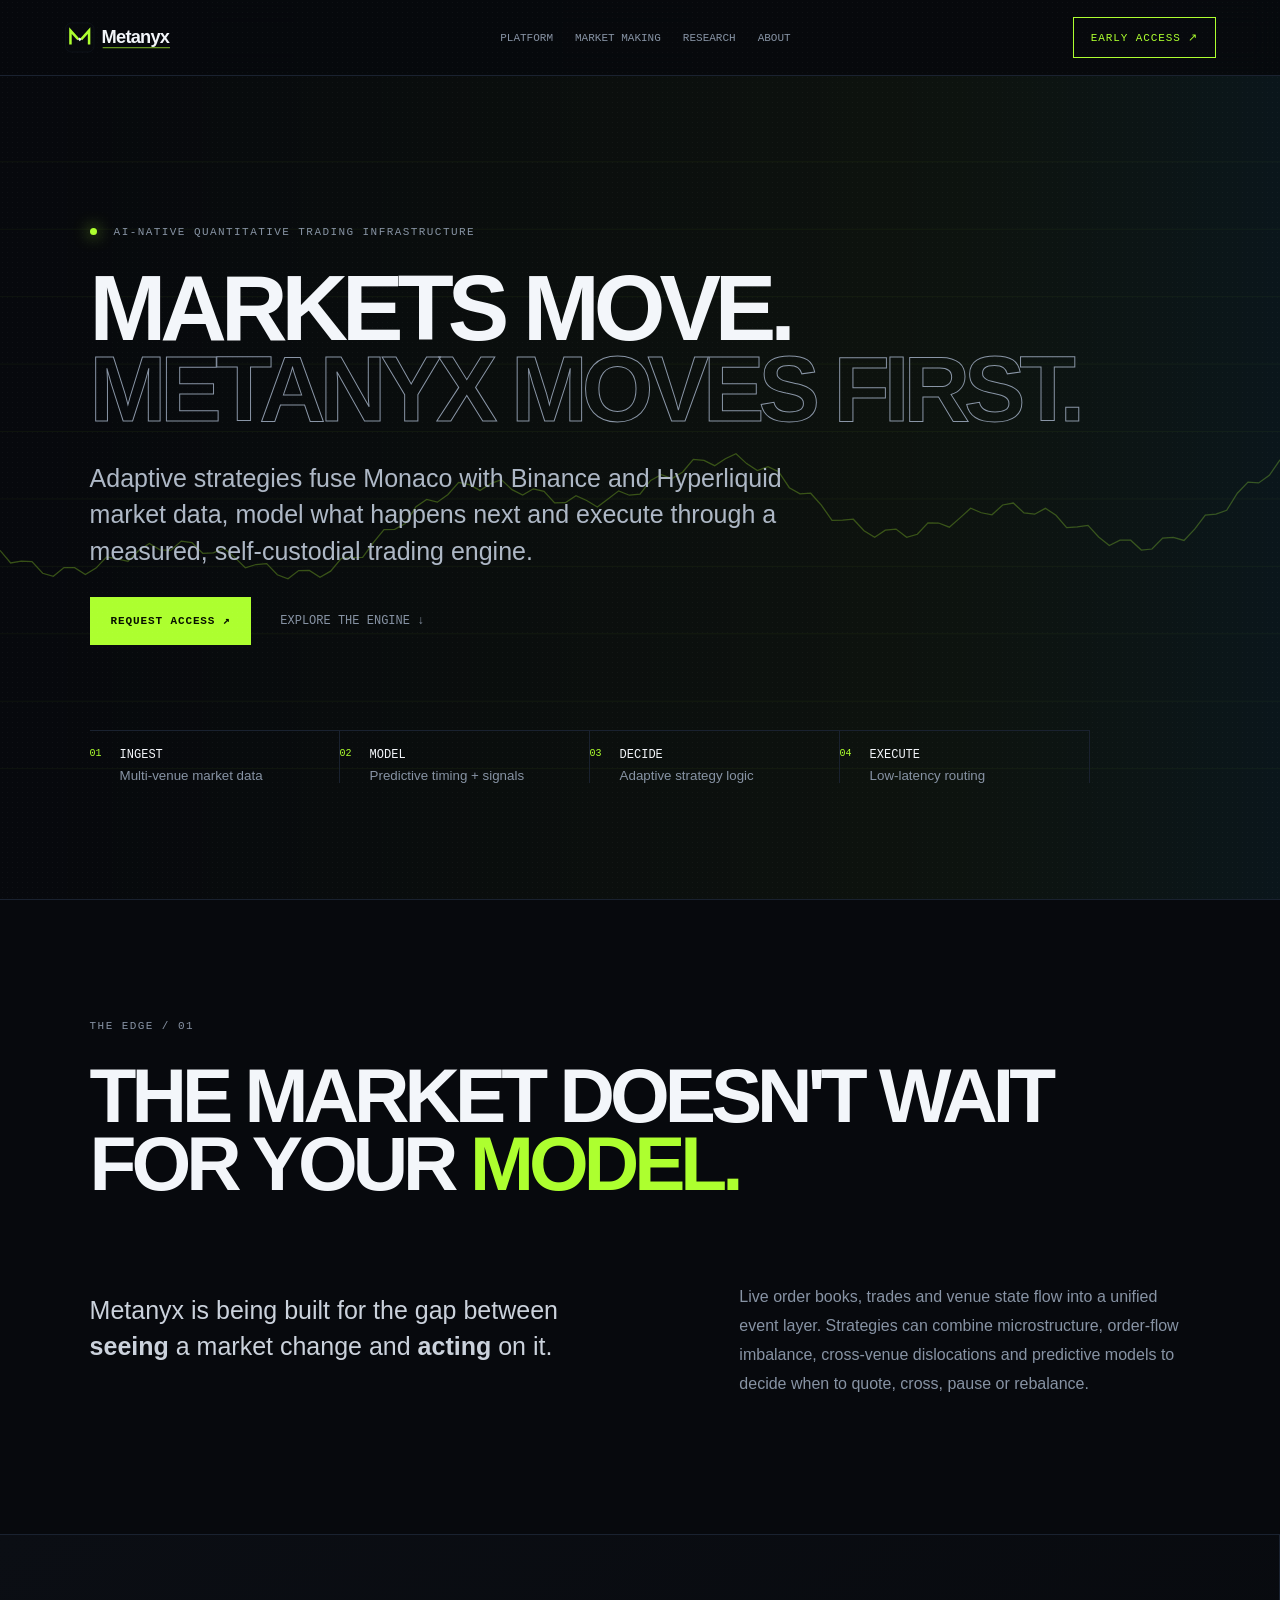
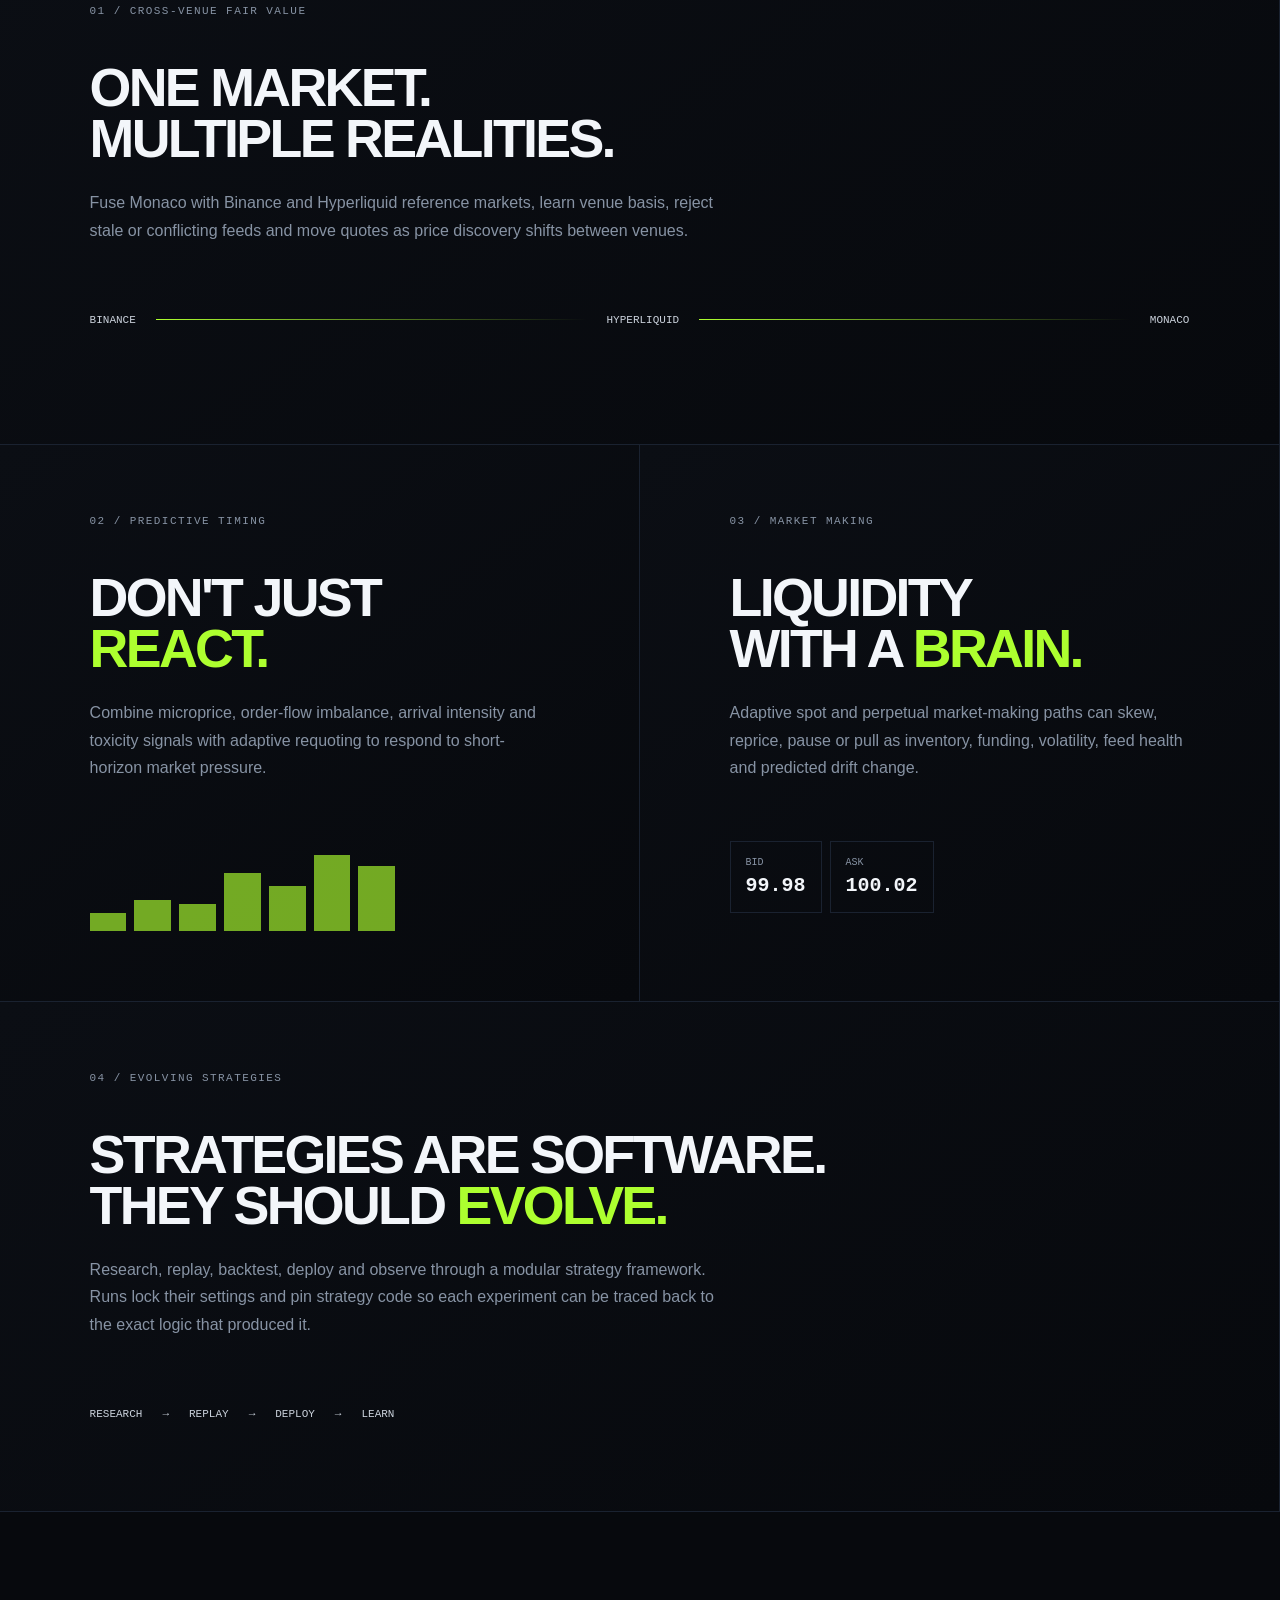
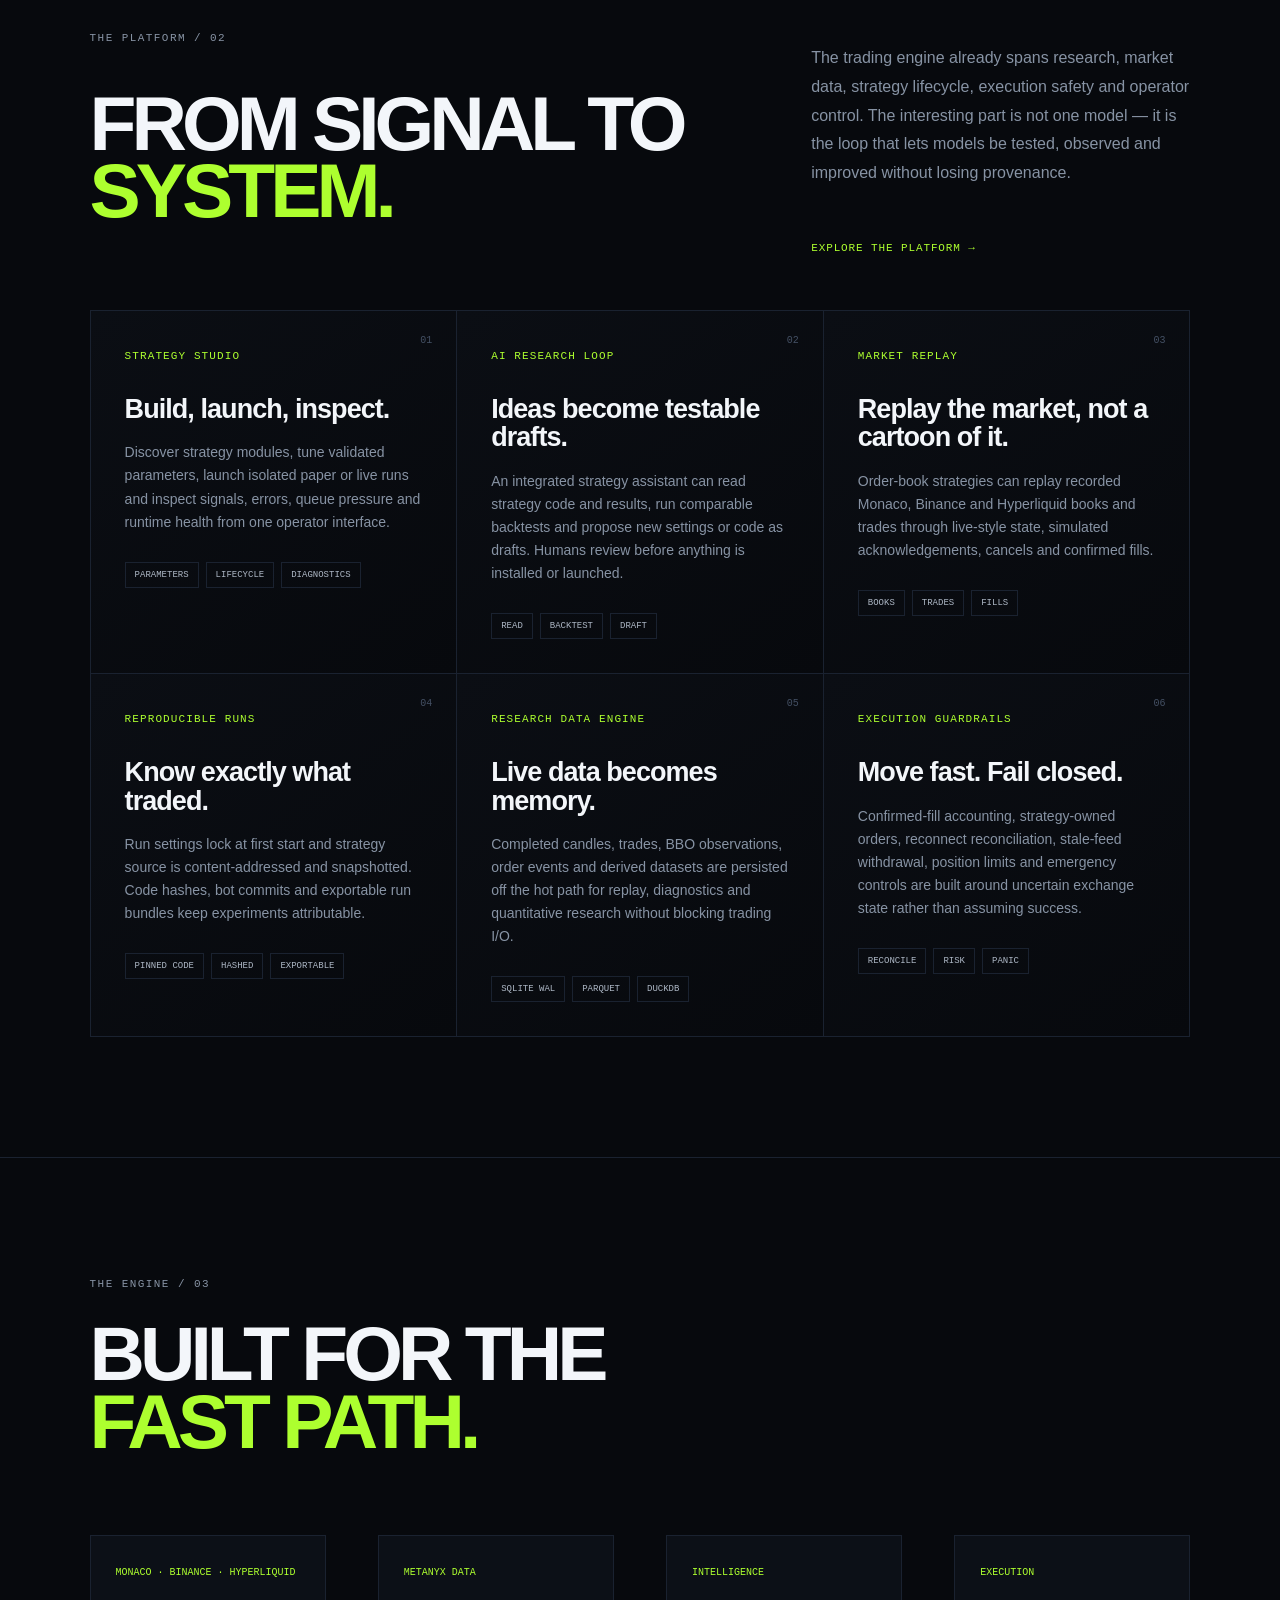
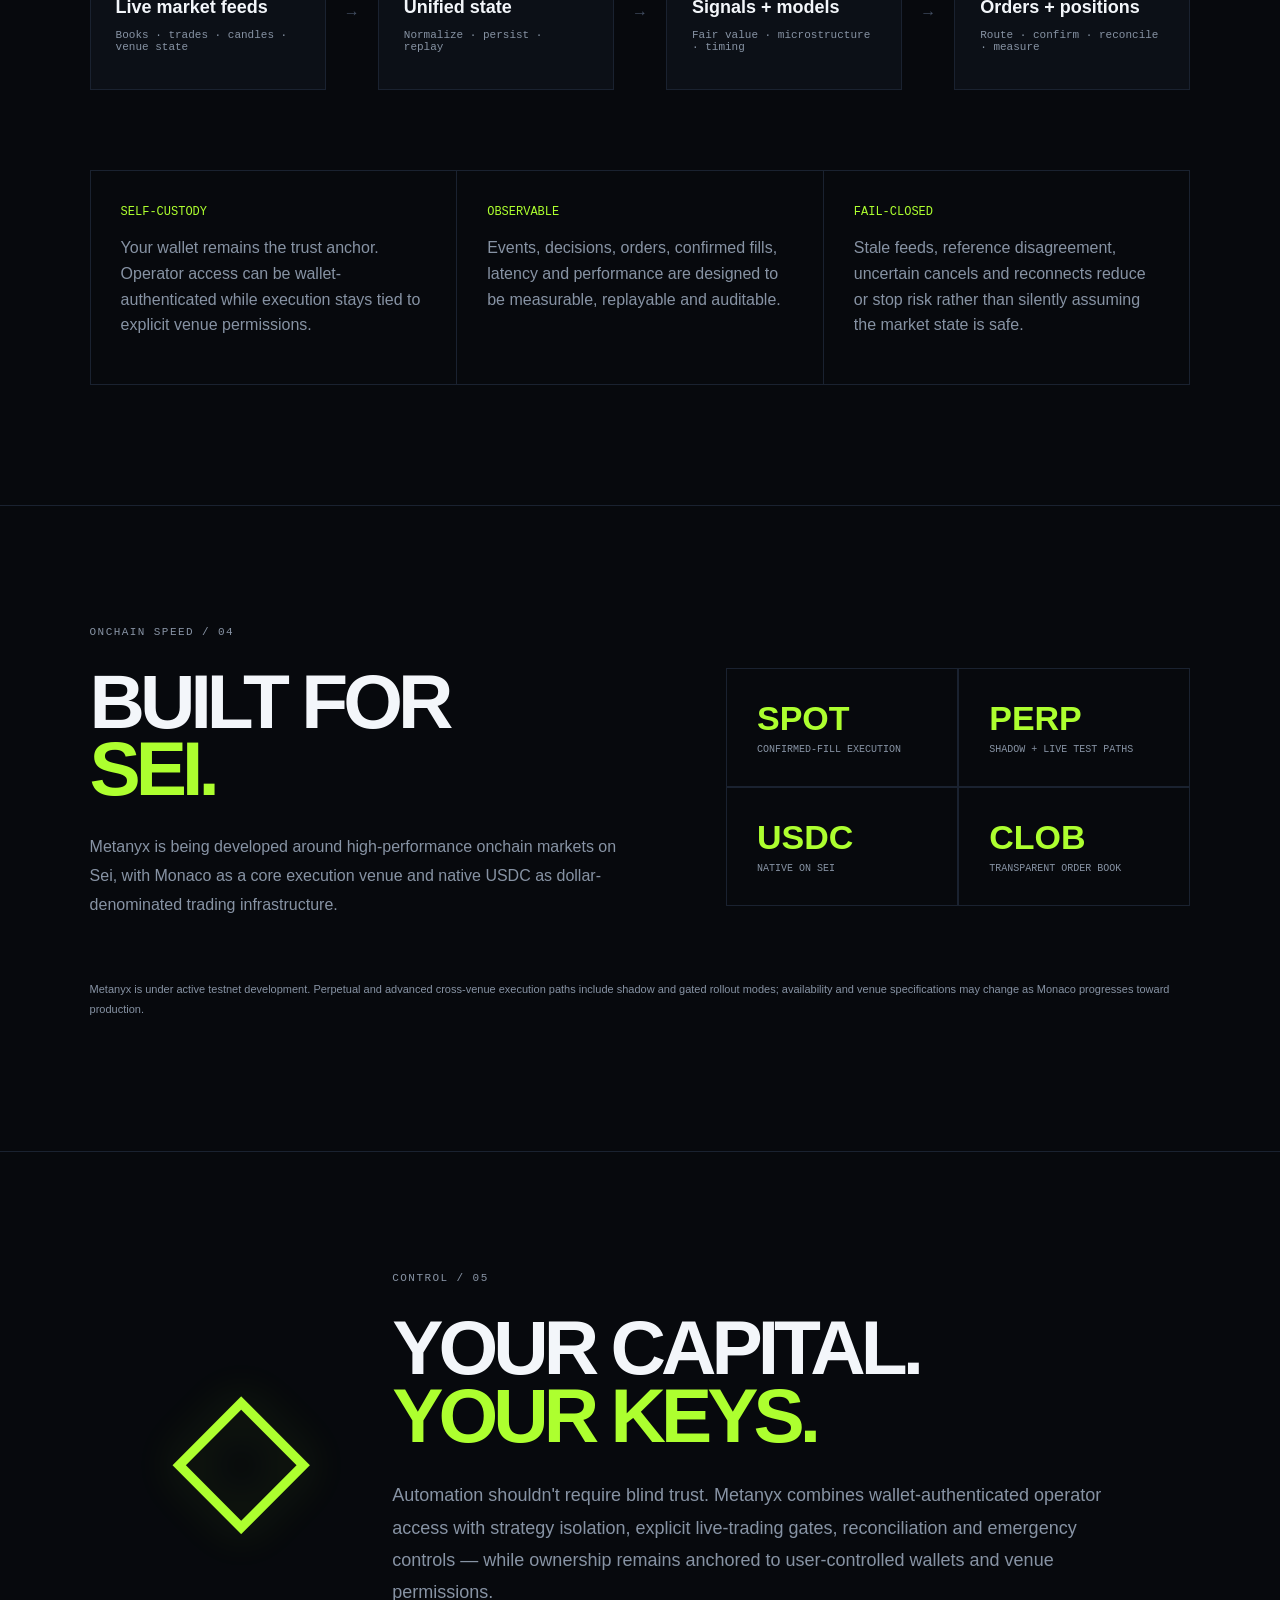
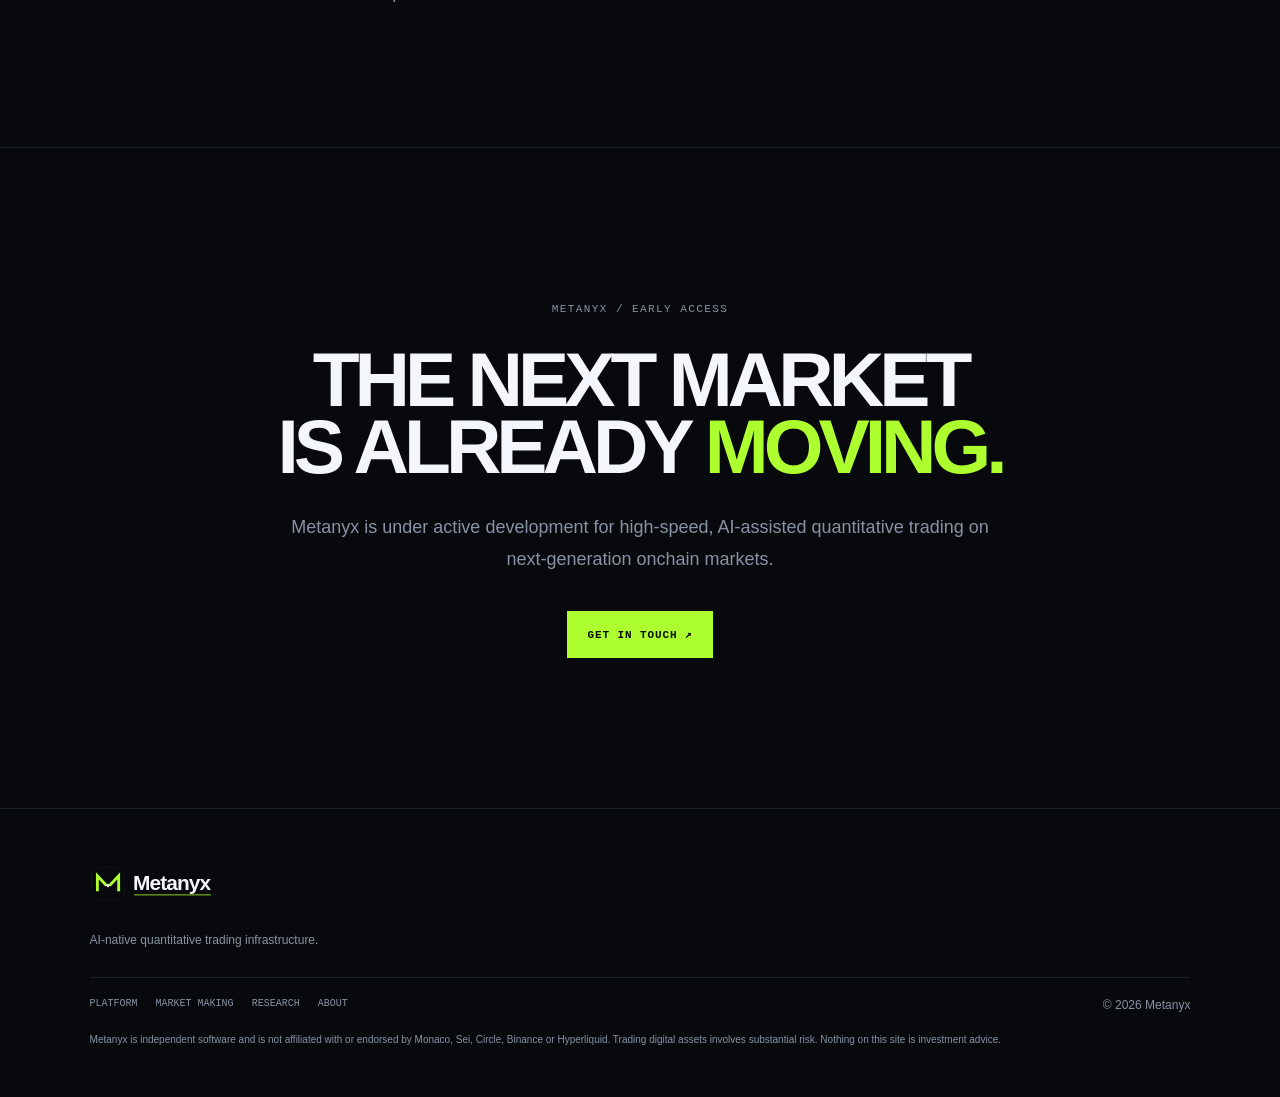
==== commit 2daaf10a: "site: add crawlable product and research pages" ====
--- a/index.html
+++ b/index.html
@@ -7,14 +7,48 @@
   <meta property="og:title" content="Metanyx — AI-native quantitative trading">
   <meta property="og:description" content="Multi-venue intelligence. Adaptive strategies. Reproducible research. Self-custodial execution.">
   <meta property="og:type" content="website"><meta property="og:url" content="https://metanyx.ai/">
+  <meta property="og:site_name" content="Metanyx">
   <meta property="og:image" content="https://metanyx.ai/assets/og-brand.svg">
-  <meta name="twitter:card" content="summary_large_image"><meta name="twitter:image" content="https://metanyx.ai/assets/og-brand.svg">
-  <title>Metanyx — AI-native quantitative trading</title><link rel="icon" href="assets/favicon.svg" type="image/svg+xml">
+  <meta name="twitter:card" content="summary_large_image">
+  <meta name="twitter:title" content="Metanyx — AI-native quantitative trading">
+  <meta name="twitter:description" content="Multi-venue intelligence. Adaptive strategies. Reproducible research. Self-custodial execution.">
+  <meta name="twitter:image" content="https://metanyx.ai/assets/og-brand.svg">
+  <title>Metanyx — AI-native quantitative trading</title><link rel="icon" href="/assets/favicon.svg" type="image/svg+xml">
+  <script type="application/ld+json">
+  {
+    "@context": "https://schema.org",
+    "@graph": [
+      {
+        "@type": "WebSite",
+        "@id": "https://metanyx.ai/#website",
+        "url": "https://metanyx.ai/",
+        "name": "Metanyx",
+        "alternateName": "metanyx.ai",
+        "publisher": { "@id": "https://metanyx.ai/#organization" }
+      },
+      {
+        "@type": "Organization",
+        "@id": "https://metanyx.ai/#organization",
+        "url": "https://metanyx.ai/",
+        "name": "Metanyx",
+        "description": "AI-native quantitative trading infrastructure for multi-venue market intelligence, adaptive strategies and self-custodial execution.",
+        "email": "hello@metanyx.ai",
+        "logo": {
+          "@type": "ImageObject",
+          "url": "https://metanyx.ai/assets/logo-symbol.svg",
+          "contentUrl": "https://metanyx.ai/assets/logo-symbol.svg",
+          "width": 512,
+          "height": 512
+        }
+      }
+    ]
+  }
+  </script>
   <link rel="stylesheet" href="assets/style.css">
 </head>
 <body><div class="noise"></div>
 <header class="nav"><a class="brand" href="#top" aria-label="Metanyx home"><img class="brand-logo" src="assets/logo-wordmark.svg" alt="Metanyx"></a>
-<nav><a href="#edge">Edge</a><a href="#strategies">Strategies</a><a href="#platform">Platform</a><a href="#architecture">Architecture</a><a href="#ecosystem">Ecosystem</a></nav>
+<nav><a href="/platform/">Platform</a><a href="/market-making/">Market Making</a><a href="/research/">Research</a><a href="/about/">About</a></nav>
 <a class="pill" href="#access">EARLY ACCESS ↗</a></header>
 <main id="top">
 <section class="hero"><canvas id="marketCanvas"></canvas><div class="hero-content">
@@ -34,7 +68,7 @@
 <article class="feature wide"><div class="num">04 / EVOLVING STRATEGIES</div><h3>STRATEGIES ARE SOFTWARE.<br>THEY SHOULD <span>EVOLVE.</span></h3><p>Research, replay, backtest, deploy and observe through a modular strategy framework. Runs lock their settings and pin strategy code so each experiment can be traced back to the exact logic that produced it.</p><div class="evolve"><span>RESEARCH</span><b>→</b><span>REPLAY</span><b>→</b><span>DEPLOY</span><b>→</b><span>LEARN</span></div></article>
 </section>
 <section class="platform" id="platform"><div class="section-tag">THE PLATFORM / 02</div>
-<div class="platform-head"><h2>FROM SIGNAL TO<br><span>SYSTEM.</span></h2><p>The trading engine already spans research, market data, strategy lifecycle, execution safety and operator control. The interesting part is not one model — it is the loop that lets models be tested, observed and improved without losing provenance.</p></div>
+<div class="platform-head"><h2>FROM SIGNAL TO<br><span>SYSTEM.</span></h2><div><p>The trading engine already spans research, market data, strategy lifecycle, execution safety and operator control. The interesting part is not one model — it is the loop that lets models be tested, observed and improved without losing provenance.</p><a class="text-link" href="/platform/">EXPLORE THE PLATFORM →</a></div></div>
 <div class="cap-grid">
 <article class="capability"><div class="cap-num">01</div><span>STRATEGY STUDIO</span><h3>Build, launch, inspect.</h3><p>Discover strategy modules, tune validated parameters, launch isolated paper or live runs and inspect signals, errors, queue pressure and runtime health from one operator interface.</p><div class="cap-tags"><i>PARAMETERS</i><i>LIFECYCLE</i><i>DIAGNOSTICS</i></div></article>
 <article class="capability"><div class="cap-num">02</div><span>AI RESEARCH LOOP</span><h3>Ideas become testable drafts.</h3><p>An integrated strategy assistant can read strategy code and results, run comparable backtests and propose new settings or code as drafts. Humans review before anything is installed or launched.</p><div class="cap-tags"><i>READ</i><i>BACKTEST</i><i>DRAFT</i></div></article>
@@ -52,5 +86,5 @@
 <section class="custody"><div class="lock">◇</div><div><div class="section-tag">CONTROL / 05</div><h2>YOUR CAPITAL.<br><span>YOUR KEYS.</span></h2><p>Automation shouldn't require blind trust. Metanyx combines wallet-authenticated operator access with strategy isolation, explicit live-trading gates, reconciliation and emergency controls — while ownership remains anchored to user-controlled wallets and venue permissions.</p></div></section>
 <section class="access" id="access"><span class="section-tag">METANYX / EARLY ACCESS</span><h2>THE NEXT MARKET<br>IS ALREADY <span>MOVING.</span></h2><p>Metanyx is under active development for high-speed, AI-assisted quantitative trading on next-generation onchain markets.</p><a class="cta" href="mailto:hello@metanyx.ai?subject=Metanyx%20Early%20Access">GET IN TOUCH ↗</a></section>
 </main>
-<footer><div class="brand"><img class="brand-logo footer-logo" src="assets/logo-wordmark.svg" alt="Metanyx"></div><p>AI-native quantitative trading infrastructure.</p><div class="footer-row"><a href="https://metanyx.ai/">metanyx.ai</a><span>© 2026 Metanyx</span></div><small>Metanyx is independent software and is not affiliated with or endorsed by Monaco, Sei, Circle, Binance or Hyperliquid. Trading digital assets involves substantial risk. Nothing on this site is investment advice.</small></footer>
-<script src="assets/app.js"></script></body></html>+<footer><div class="brand"><img class="brand-logo footer-logo" src="assets/logo-wordmark.svg" alt="Metanyx"></div><p>AI-native quantitative trading infrastructure.</p><div class="footer-row"><div class="footer-links"><a href="/platform/">Platform</a><a href="/market-making/">Market Making</a><a href="/research/">Research</a><a href="/about/">About</a></div><span>© 2026 Metanyx</span></div><small>Metanyx is independent software and is not affiliated with or endorsed by Monaco, Sei, Circle, Binance or Hyperliquid. Trading digital assets involves substantial risk. Nothing on this site is investment advice.</small></footer>
+<script src="assets/app.js"></script></body></html>
--- a/assets/style.css
+++ b/assets/style.css
@@ -1,3 +1,12 @@
 :root{--bg:#07090d;--panel:#0c1017;--line:#1a2230;--text:#f3f6fa;--muted:#8793a4;--acid:#adff2f}*{box-sizing:border-box}html{scroll-behavior:smooth}body{margin:0;background:var(--bg);color:var(--text);font-family:Arial,Helvetica,sans-serif;overflow-x:hidden}.noise{position:fixed;inset:0;pointer-events:none;opacity:.035;z-index:20;background-image:radial-gradient(#fff .5px,transparent .5px);background-size:5px 5px}a{color:inherit;text-decoration:none}.nav{height:76px;display:flex;align-items:center;justify-content:space-between;padding:0 5vw;border-bottom:1px solid var(--line);position:fixed;inset:0 0 auto;z-index:10;background:#07090de8;backdrop-filter:blur(14px)}.brand{display:flex;align-items:center}.brand-logo{display:block;width:154px;height:auto}.footer-logo{width:176px}.nav nav{display:flex;gap:22px;font:11px monospace;color:var(--muted);text-transform:uppercase}.nav nav a:hover{color:#fff}.pill{font:11px monospace;letter-spacing:.08em;border:1px solid var(--acid);padding:13px 17px;color:var(--acid)}.hero{min-height:100vh;padding:160px 7vw 50px;display:flex;align-items:center;position:relative;border-bottom:1px solid var(--line);overflow:hidden}.hero-content{position:relative;z-index:1;width:100%}#marketCanvas{position:absolute;inset:0;width:100%;height:100%;opacity:.5}.eyebrow,.section-tag,.num{font:11px monospace;letter-spacing:.13em;color:var(--muted)}.pulse{display:inline-block;width:7px;height:7px;background:var(--acid);border-radius:50%;box-shadow:0 0 16px var(--acid);margin-right:9px}.hero h1,h2{font-size:clamp(52px,7.2vw,116px);line-height:.88;letter-spacing:-.065em;margin:30px 0;font-weight:900}.hero h1 em{font-style:normal;color:transparent;-webkit-text-stroke:1px #8995a6}.lede{font-size:clamp(18px,2vw,25px);line-height:1.45;color:#aeb8c6;max-width:760px}.hero-actions{display:flex;gap:12px;margin-top:28px}.cta{display:inline-flex;background:var(--acid);color:#071000;font:700 11px monospace;letter-spacing:.08em;padding:17px 21px}.ghost{font:12px monospace;color:var(--muted);padding:17px}.telemetry{margin-top:85px;display:grid;grid-template-columns:repeat(4,1fr);border-top:1px solid var(--line);max-width:1000px}.telemetry div{padding:17px 18px 0 0;display:grid;grid-template-columns:30px 1fr;border-right:1px solid var(--line)}.telemetry b{font:10px monospace;color:var(--acid)}.telemetry span{font:12px monospace}.telemetry small{grid-column:2;color:var(--muted);margin-top:6px}.manifesto,.platform,.architecture,.ecosystem,.custody,.access{padding:120px 7vw;border-bottom:1px solid var(--line)}h2{font-size:clamp(44px,6vw,90px)}h2 span,h3 span{color:var(--acid)}.split{display:grid;grid-template-columns:1.1fr 1fr;gap:12vw;margin-top:70px}.split p,.ecosystem p,.custody p,.access p{color:var(--muted);line-height:1.8}.split .bigcopy{font-size:25px;color:#cbd2dc;line-height:1.45}.platform-head{display:grid;grid-template-columns:1.25fr .75fr;gap:7vw;align-items:end}.platform-head p{color:var(--muted);line-height:1.8;margin:0 0 34px}.cap-grid{display:grid;grid-template-columns:repeat(3,1fr);gap:1px;background:var(--line);border:1px solid var(--line);margin-top:55px}.capability{position:relative;min-height:330px;background:linear-gradient(145deg,#0b0e14,#07090d);padding:34px}.cap-num{position:absolute;right:24px;top:24px;font:10px monospace;color:#445064}.capability>span{font:11px monospace;letter-spacing:.1em;color:var(--acid)}.capability h3{font-size:27px;line-height:1.05;letter-spacing:-.035em;margin:32px 0 18px}.capability p{color:var(--muted);line-height:1.65;font-size:14px}.cap-tags{display:flex;gap:7px;flex-wrap:wrap;margin-top:28px}.cap-tags i{font:9px monospace;font-style:normal;color:#aeb8c6;border:1px solid var(--line);padding:7px 9px}.cards{display:grid;grid-template-columns:1fr 1fr}.feature{min-height:510px;padding:70px 7vw;border-bottom:1px solid var(--line);border-right:1px solid var(--line);background:linear-gradient(145deg,#0b0e14,#07090d)}.feature.wide{grid-column:span 2}.feature h3{font-size:clamp(36px,4.2vw,66px);line-height:.95;letter-spacing:-.05em;margin:45px 0 25px}.feature p{color:var(--muted);line-height:1.7;max-width:650px}.venue-line,.evolve{display:flex;align-items:center;gap:20px;margin-top:70px;font:11px monospace;color:#cbd2dc}.venue-line i{height:1px;flex:1;background:linear-gradient(90deg,var(--acid),transparent)}.bars{display:flex;align-items:end;gap:8px;height:90px;margin-top:60px}.bars i{width:8%;background:var(--acid);opacity:.65}.bars i:nth-child(1){height:20%}.bars i:nth-child(2){height:35%}.bars i:nth-child(3){height:30%}.bars i:nth-child(4){height:65%}.bars i:nth-child(5){height:50%}.bars i:nth-child(6){height:85%}.bars i:nth-child(7){height:72%}.quotes{display:flex;gap:8px;margin-top:60px}.quotes span{border:1px solid var(--line);padding:15px;font:10px monospace;color:var(--muted)}.quotes b{font-size:20px;color:var(--text);display:block;margin-top:6px}.pipeline{display:flex;align-items:center;gap:18px;margin:80px 0}.pipeline>div{flex:1;border:1px solid var(--line);padding:25px;background:var(--panel)}.pipeline small{font:10px monospace;color:var(--acid)}.pipeline strong{display:block;font-size:18px;margin:18px 0 7px}.pipeline p{font:11px monospace;color:var(--muted)}.pipeline>b{color:#445064}.principles{display:grid;grid-template-columns:repeat(3,1fr);gap:1px;background:var(--line);border:1px solid var(--line)}.principles div{background:var(--bg);padding:30px}.principles span{font:12px monospace;color:var(--acid)}.principles p{color:var(--muted);line-height:1.6}.eco-grid{display:grid;grid-template-columns:1.15fr 1fr;gap:8vw}.stats{display:grid;grid-template-columns:1fr 1fr;align-content:center}.stats div{padding:30px;border:1px solid var(--line)}.stats strong{display:block;font-size:34px;color:var(--acid)}.stats span{font:10px monospace;color:var(--muted)}.footnote{font-size:11px!important;margin-top:45px}.custody{display:grid;grid-template-columns:.55fr 1.45fr;align-items:center}.lock{font-size:180px;color:var(--acid);text-align:center;text-shadow:0 0 45px #adff2f33}.custody p,.access p{max-width:720px;font-size:18px}.access{text-align:center;padding-top:150px;padding-bottom:150px}.access h2{margin-left:auto;margin-right:auto}.access p{margin:0 auto 35px}.access .cta{margin:auto}footer{padding:55px 7vw 40px;color:var(--muted);font-size:12px}footer p{margin:30px 0}.footer-row{display:flex;justify-content:space-between;border-top:1px solid var(--line);padding:20px 0}footer small{display:block;max-width:950px;line-height:1.6;font-size:10px}
 @media(max-width:850px){.nav nav{display:none}.pill{display:none}.hero{padding-top:125px}.hero h1{font-size:15vw}.telemetry{grid-template-columns:1fr 1fr}.split,.platform-head,.eco-grid,.custody{grid-template-columns:1fr;gap:30px}.cards{grid-template-columns:1fr}.feature.wide{grid-column:auto}.pipeline{display:grid;grid-template-columns:1fr}.pipeline>b{transform:rotate(90deg);text-align:center}.principles,.cap-grid{grid-template-columns:1fr}.stats{margin-top:30px}.lock{font-size:100px;text-align:left}.manifesto,.platform,.architecture,.ecosystem,.custody,.access{padding:90px 7vw}.venue-line,.evolve{flex-wrap:wrap}.hero-actions{flex-direction:column;align-items:flex-start}}
-@media(prefers-reduced-motion:reduce){html{scroll-behavior:auto}#marketCanvas{display:none}}+@media(prefers-reduced-motion:reduce){html{scroll-behavior:auto}#marketCanvas{display:none}}
+/* Interior content pages */
+.page-hero{padding:165px 7vw 95px;border-bottom:1px solid var(--line);background:radial-gradient(circle at 80% 20%,#adff2f0d,transparent 34%)}
+.page-hero h1{font-size:clamp(54px,7vw,104px);line-height:.9;letter-spacing:-.06em;margin:30px 0;max-width:1000px}.page-hero h1 span{color:var(--acid)}.page-hero .lede{max-width:820px}
+.page-index{display:flex;gap:9px;flex-wrap:wrap;margin-top:44px}.page-index a{border:1px solid var(--line);padding:10px 12px;font:10px monospace;color:var(--muted)}.page-index a:hover{border-color:var(--acid);color:var(--acid)}
+.detail-section{padding:95px 7vw;border-bottom:1px solid var(--line);scroll-margin-top:76px}.detail-section h2{font-size:clamp(38px,5vw,72px);max-width:950px}.detail-intro{display:grid;grid-template-columns:.75fr 1.25fr;gap:9vw;align-items:start}.detail-intro>p{color:var(--muted);line-height:1.8;font-size:17px;margin-top:34px}
+.detail-grid{display:grid;grid-template-columns:repeat(3,1fr);gap:1px;background:var(--line);border:1px solid var(--line);margin-top:55px}.detail-card{background:var(--bg);padding:32px;min-height:245px}.detail-card b{font:10px monospace;color:var(--acid);letter-spacing:.1em}.detail-card h3{font-size:24px;letter-spacing:-.03em;margin:28px 0 14px}.detail-card p,.prose p,.prose li{color:var(--muted);line-height:1.75;font-size:14px}
+.prose{max-width:850px}.prose h3{font-size:28px;margin:50px 0 14px}.prose ul{padding-left:20px}.text-link{display:inline-block;margin-top:20px;color:var(--acid);font:11px monospace;letter-spacing:.08em}
+.related{padding:75px 7vw}.related h2{font-size:clamp(34px,4vw,56px)}.related-grid{display:grid;grid-template-columns:repeat(3,1fr);gap:12px}.related-grid a{border:1px solid var(--line);padding:26px;min-height:130px}.related-grid a:hover{border-color:var(--acid)}.related-grid span{display:block;color:var(--acid);font:10px monospace;margin-bottom:20px}.related-grid strong{font-size:19px}.footer-links{display:flex;gap:18px;flex-wrap:wrap;font:10px monospace;text-transform:uppercase}
+@media(max-width:850px){.detail-intro,.detail-grid,.related-grid{grid-template-columns:1fr}.detail-intro{gap:30px}.detail-section{padding:90px 7vw}.page-hero{padding-top:125px}.footer-row{align-items:flex-start;gap:24px;flex-direction:column}}
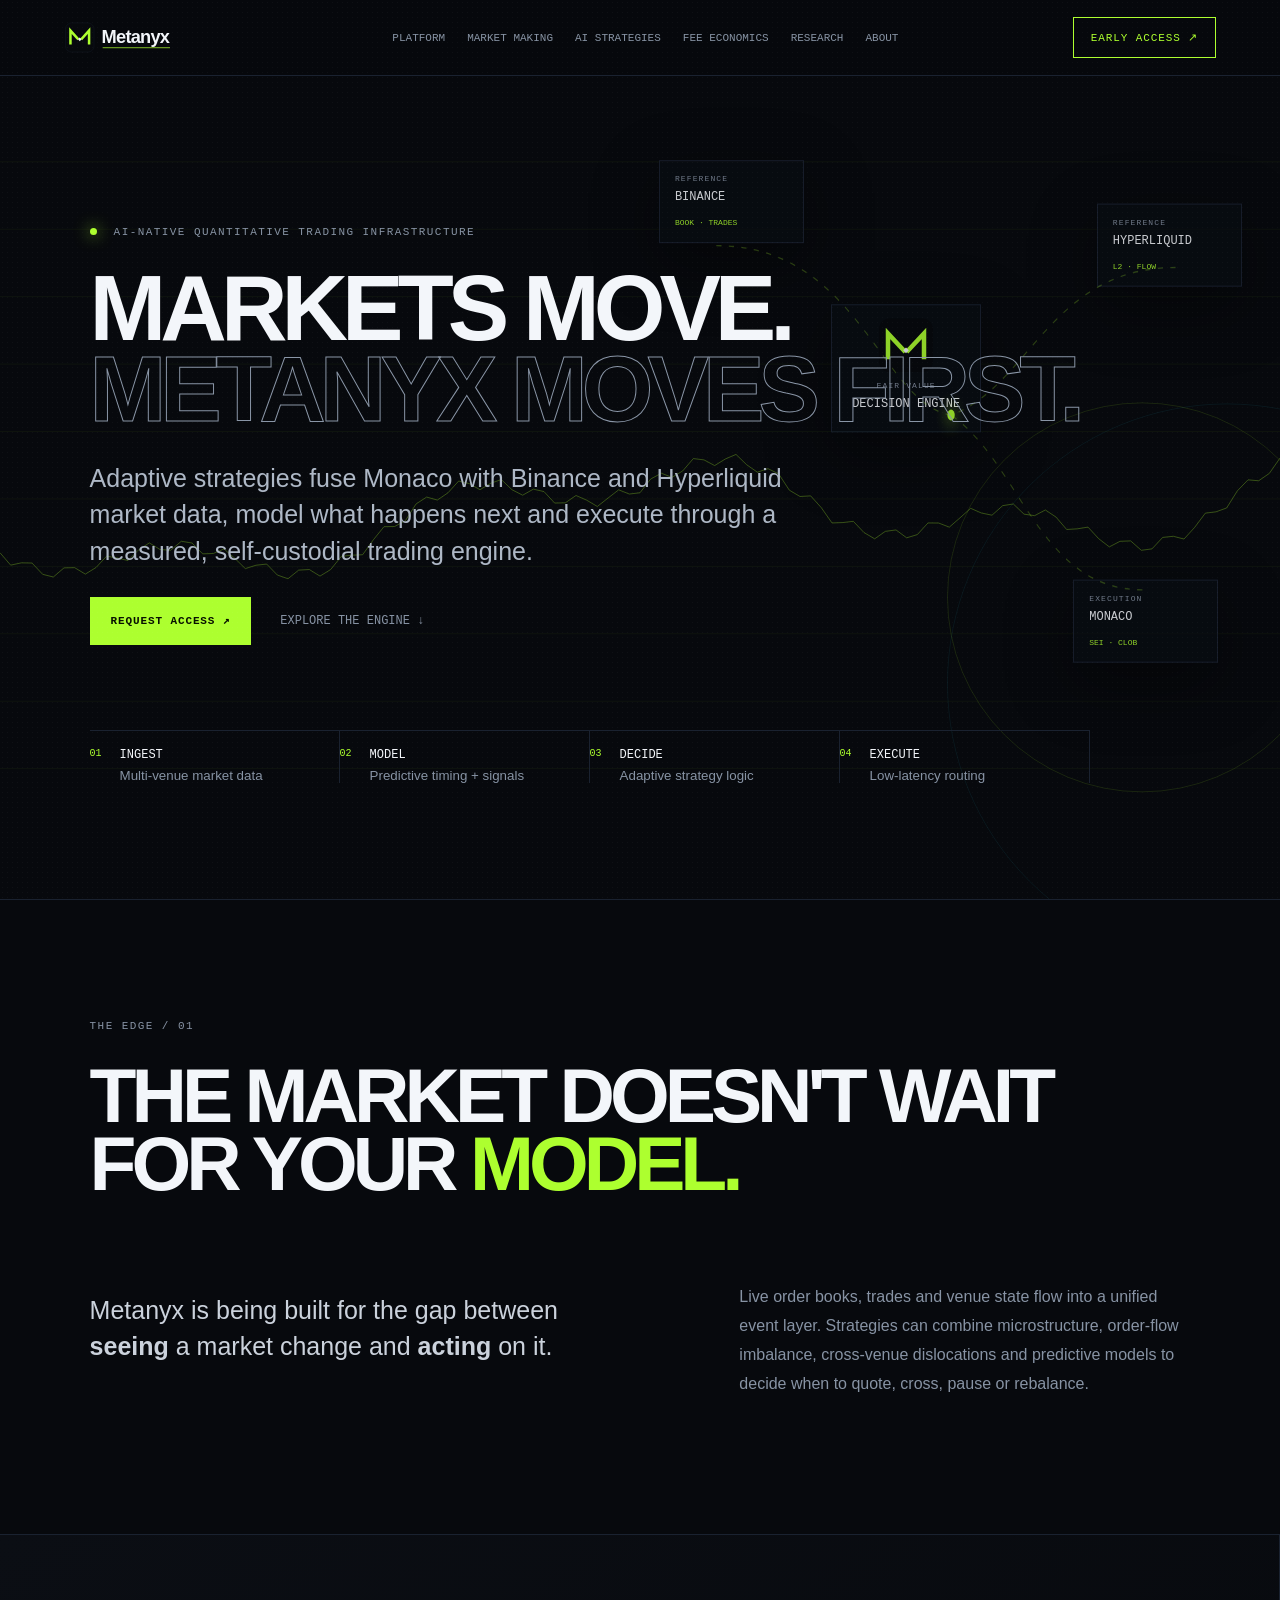
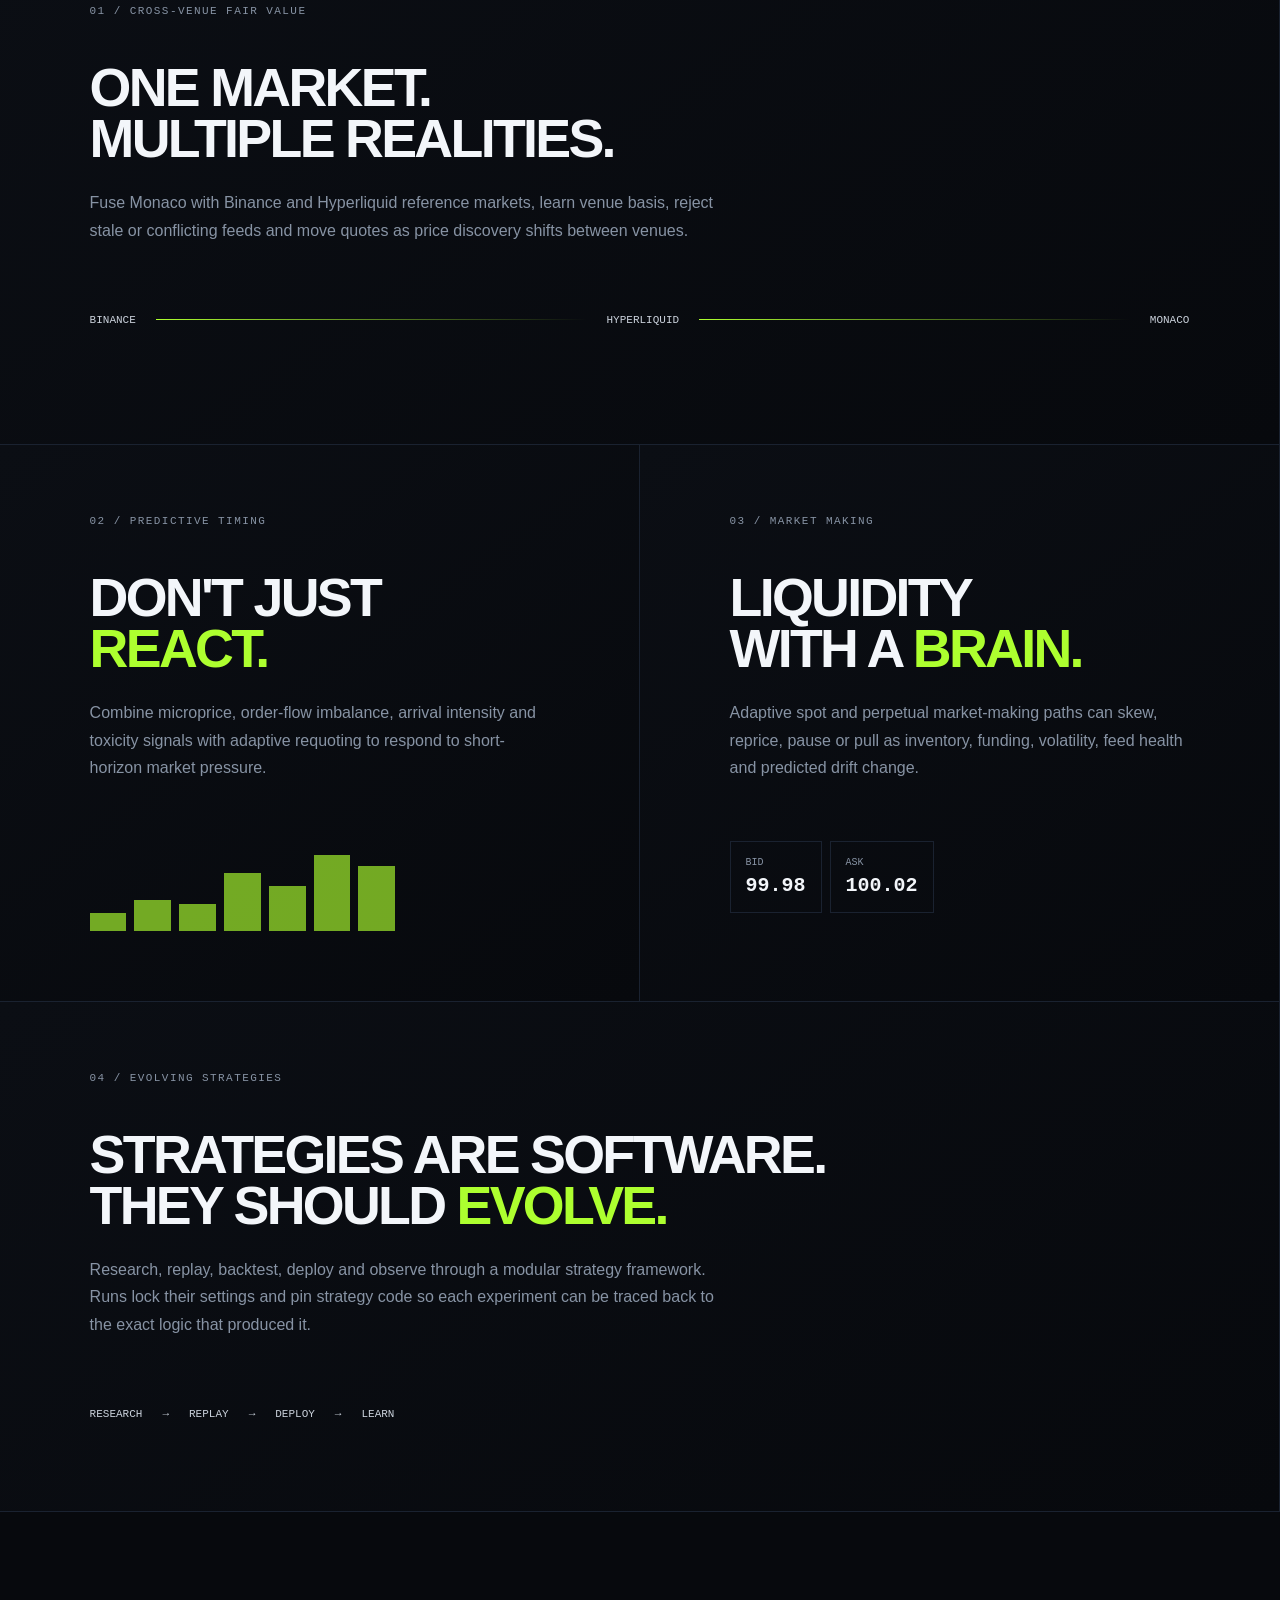
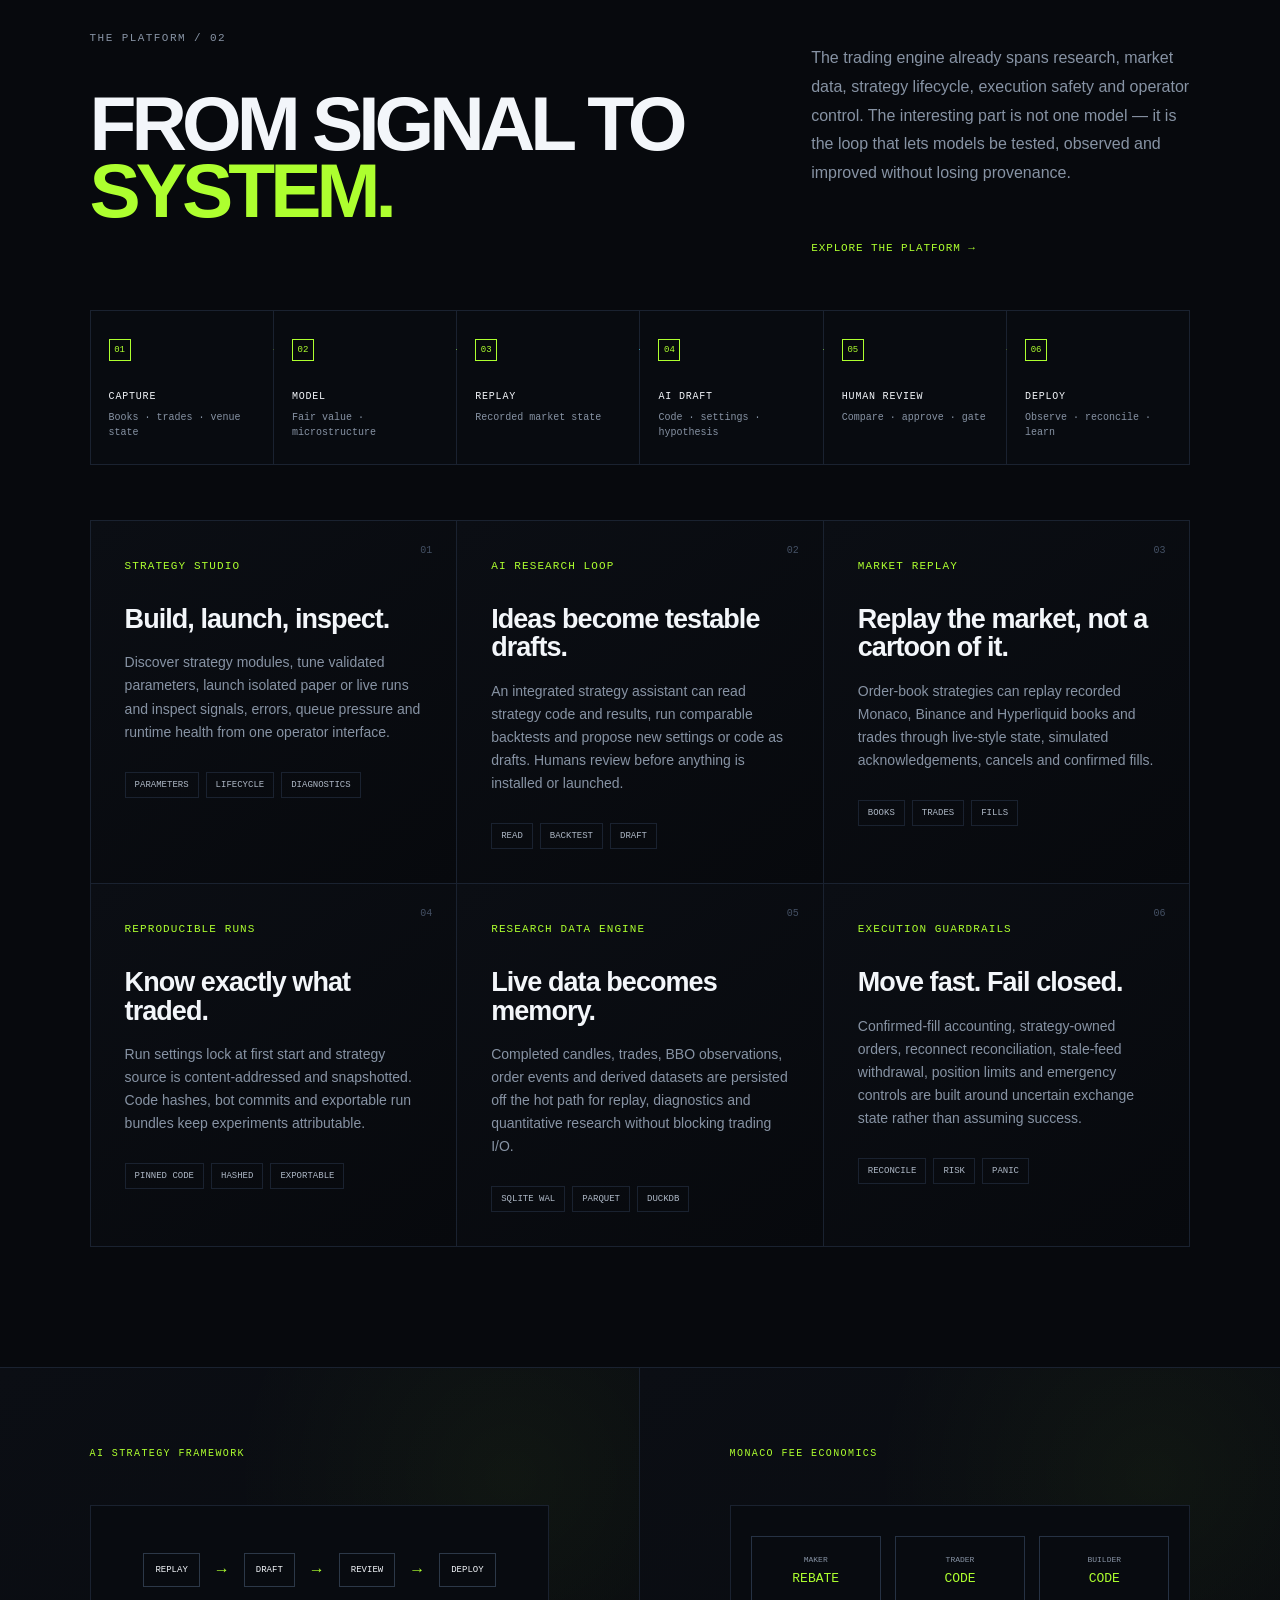
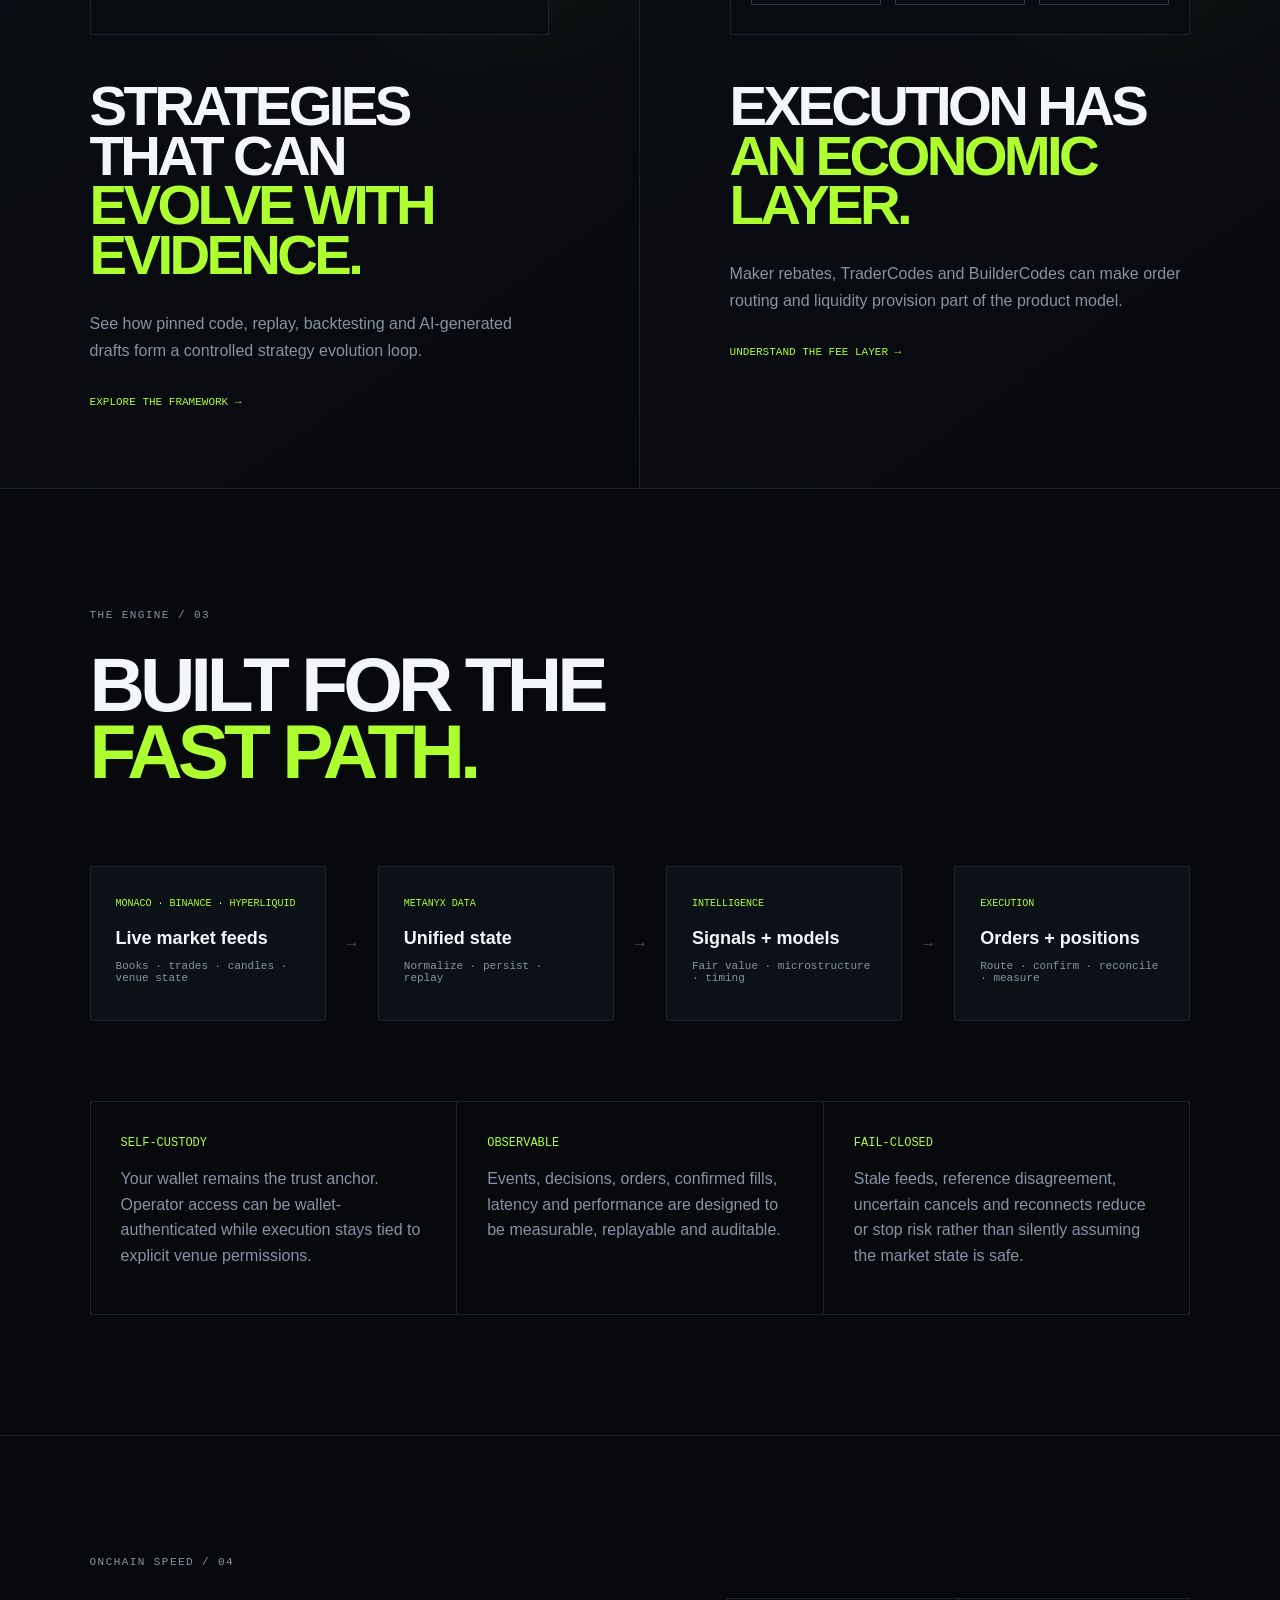
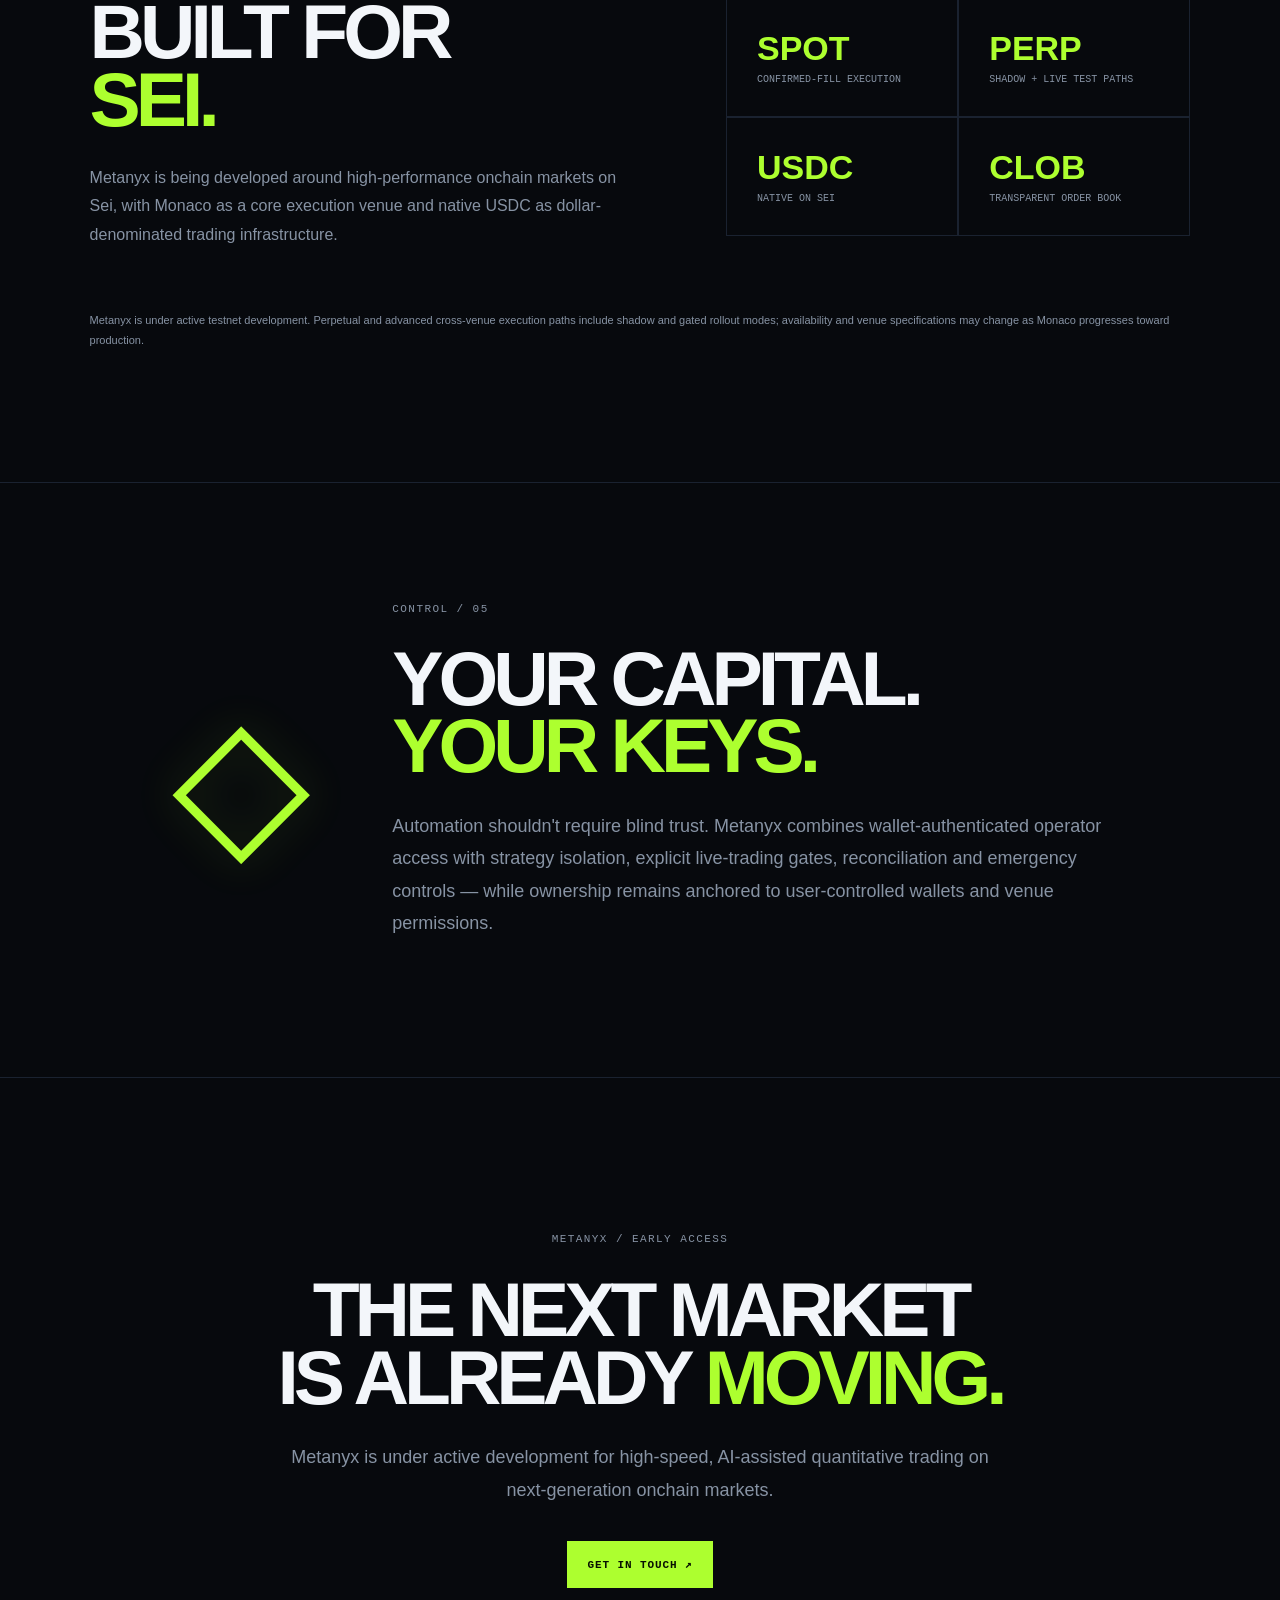
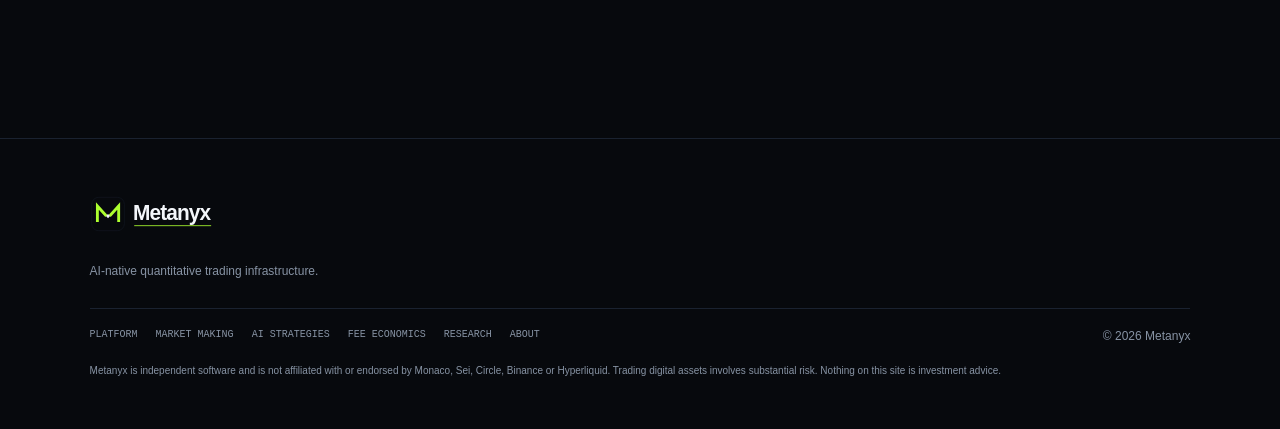
==== commit d9d9f78f: "site: add parallax system graphics and feature stories" ====
--- a/index.html
+++ b/index.html
@@ -48,7 +48,7 @@
 </head>
 <body><div class="noise"></div>
 <header class="nav"><a class="brand" href="#top" aria-label="Metanyx home"><img class="brand-logo" src="assets/logo-wordmark.svg" alt="Metanyx"></a>
-<nav><a href="/platform/">Platform</a><a href="/market-making/">Market Making</a><a href="/research/">Research</a><a href="/about/">About</a></nav>
+<nav><a href="/platform/">Platform</a><a href="/market-making/">Market Making</a><a href="/strategy-framework/">AI Strategies</a><a href="/fees/">Fee Economics</a><a href="/research/">Research</a><a href="/about/">About</a></nav>
 <a class="pill" href="#access">EARLY ACCESS ↗</a></header>
 <main id="top">
 <section class="hero"><canvas id="marketCanvas"></canvas><div class="hero-content">
@@ -57,7 +57,7 @@
 <p class="lede">Adaptive strategies fuse Monaco with Binance and Hyperliquid market data, model what happens next and execute through a measured, self-custodial trading engine.</p>
 <div class="hero-actions"><a class="cta" href="#access">REQUEST ACCESS ↗</a><a class="ghost" href="#architecture">EXPLORE THE ENGINE ↓</a></div>
 <div class="telemetry"><div><b>01</b><span>INGEST</span><small>Multi-venue market data</small></div><div><b>02</b><span>MODEL</span><small>Predictive timing + signals</small></div><div><b>03</b><span>DECIDE</span><small>Adaptive strategy logic</small></div><div><b>04</b><span>EXECUTE</span><small>Low-latency routing</small></div></div>
-</div></section>
+</div><div class="hero-system parallax-stage" aria-hidden="true" data-parallax-root><div class="orbit orbit-a" data-parallax="0.18"></div><div class="orbit orbit-b" data-parallax="-0.12"></div><div class="market-node node-binance" data-parallax="0.24"><small>REFERENCE</small><b>BINANCE</b><span>BOOK · TRADES</span></div><div class="market-node node-hyper" data-parallax="-0.18"><small>REFERENCE</small><b>HYPERLIQUID</b><span>L2 · FLOW</span></div><div class="market-node node-monaco" data-parallax="0.10"><small>EXECUTION</small><b>MONACO</b><span>SEI · CLOB</span></div><div class="engine-node" data-parallax="-0.08"><img src="assets/logo-symbol.svg" alt=""><span>FAIR VALUE</span><b>DECISION ENGINE</b></div><svg class="signal-lines" viewBox="0 0 800 540" preserveAspectRatio="none"><path d="M86 115 C280 115 310 260 405 270"/><path d="M710 135 C540 135 510 245 405 270"/><path d="M665 430 C525 430 500 315 405 270"/><circle cx="405" cy="270" r="5"/></svg></div></section>
 <section class="manifesto" id="edge"><div class="section-tag">THE EDGE / 01</div><h2>THE MARKET DOESN'T WAIT<br>FOR YOUR <span>MODEL.</span></h2>
 <div class="split"><p class="bigcopy">Metanyx is being built for the gap between <strong>seeing</strong> a market change and <strong>acting</strong> on it.</p>
 <p>Live order books, trades and venue state flow into a unified event layer. Strategies can combine microstructure, order-flow imbalance, cross-venue dislocations and predictive models to decide when to quote, cross, pause or rebalance.</p></div></section>
@@ -69,15 +69,14 @@
 </section>
 <section class="platform" id="platform"><div class="section-tag">THE PLATFORM / 02</div>
 <div class="platform-head"><h2>FROM SIGNAL TO<br><span>SYSTEM.</span></h2><div><p>The trading engine already spans research, market data, strategy lifecycle, execution safety and operator control. The interesting part is not one model — it is the loop that lets models be tested, observed and improved without losing provenance.</p><a class="text-link" href="/platform/">EXPLORE THE PLATFORM →</a></div></div>
-<div class="cap-grid">
+<div class="signal-map reveal" aria-label="Metanyx strategy lifecycle"><div class="signal-track"></div><div class="signal-step"><span>01</span><b>CAPTURE</b><small>Books · trades · venue state</small></div><div class="signal-step"><span>02</span><b>MODEL</b><small>Fair value · microstructure</small></div><div class="signal-step"><span>03</span><b>REPLAY</b><small>Recorded market state</small></div><div class="signal-step"><span>04</span><b>AI DRAFT</b><small>Code · settings · hypothesis</small></div><div class="signal-step"><span>05</span><b>HUMAN REVIEW</b><small>Compare · approve · gate</small></div><div class="signal-step"><span>06</span><b>DEPLOY</b><small>Observe · reconcile · learn</small></div></div><div class="cap-grid">
 <article class="capability"><div class="cap-num">01</div><span>STRATEGY STUDIO</span><h3>Build, launch, inspect.</h3><p>Discover strategy modules, tune validated parameters, launch isolated paper or live runs and inspect signals, errors, queue pressure and runtime health from one operator interface.</p><div class="cap-tags"><i>PARAMETERS</i><i>LIFECYCLE</i><i>DIAGNOSTICS</i></div></article>
 <article class="capability"><div class="cap-num">02</div><span>AI RESEARCH LOOP</span><h3>Ideas become testable drafts.</h3><p>An integrated strategy assistant can read strategy code and results, run comparable backtests and propose new settings or code as drafts. Humans review before anything is installed or launched.</p><div class="cap-tags"><i>READ</i><i>BACKTEST</i><i>DRAFT</i></div></article>
 <article class="capability"><div class="cap-num">03</div><span>MARKET REPLAY</span><h3>Replay the market, not a cartoon of it.</h3><p>Order-book strategies can replay recorded Monaco, Binance and Hyperliquid books and trades through live-style state, simulated acknowledgements, cancels and confirmed fills.</p><div class="cap-tags"><i>BOOKS</i><i>TRADES</i><i>FILLS</i></div></article>
 <article class="capability"><div class="cap-num">04</div><span>REPRODUCIBLE RUNS</span><h3>Know exactly what traded.</h3><p>Run settings lock at first start and strategy source is content-addressed and snapshotted. Code hashes, bot commits and exportable run bundles keep experiments attributable.</p><div class="cap-tags"><i>PINNED CODE</i><i>HASHED</i><i>EXPORTABLE</i></div></article>
 <article class="capability"><div class="cap-num">05</div><span>RESEARCH DATA ENGINE</span><h3>Live data becomes memory.</h3><p>Completed candles, trades, BBO observations, order events and derived datasets are persisted off the hot path for replay, diagnostics and quantitative research without blocking trading I/O.</p><div class="cap-tags"><i>SQLITE WAL</i><i>PARQUET</i><i>DUCKDB</i></div></article>
 <article class="capability"><div class="cap-num">06</div><span>EXECUTION GUARDRAILS</span><h3>Move fast. Fail closed.</h3><p>Confirmed-fill accounting, strategy-owned orders, reconnect reconciliation, stale-feed withdrawal, position limits and emergency controls are built around uncertain exchange state rather than assuming success.</p><div class="cap-tags"><i>RECONCILE</i><i>RISK</i><i>PANIC</i></div></article>
-</div></section>
-<section class="architecture" id="architecture"><div class="section-tag">THE ENGINE / 03</div><h2>BUILT FOR THE<br><span>FAST PATH.</span></h2>
+</div></section><section class="feature-stories"><a class="story-card story-ai reveal" href="/strategy-framework/"><div class="story-kicker">AI STRATEGY FRAMEWORK</div><div class="story-visual evolution-visual" aria-hidden="true"><span>REPLAY</span><i>→</i><span>DRAFT</span><i>→</i><span>REVIEW</span><i>→</i><span>DEPLOY</span></div><h2>STRATEGIES THAT CAN<br><span>EVOLVE WITH EVIDENCE.</span></h2><p>See how pinned code, replay, backtesting and AI-generated drafts form a controlled strategy evolution loop.</p><strong>EXPLORE THE FRAMEWORK →</strong></a><a class="story-card story-fees reveal" href="/fees/"><div class="story-kicker">MONACO FEE ECONOMICS</div><div class="story-visual fee-visual" aria-hidden="true"><div><small>MAKER</small><b>REBATE</b></div><div><small>TRADER</small><b>CODE</b></div><div><small>BUILDER</small><b>CODE</b></div></div><h2>EXECUTION HAS<br><span>AN ECONOMIC LAYER.</span></h2><p>Maker rebates, TraderCodes and BuilderCodes can make order routing and liquidity provision part of the product model.</p><strong>UNDERSTAND THE FEE LAYER →</strong></a></section><section class="architecture" id="architecture"><div class="section-tag">THE ENGINE / 03</div><h2>BUILT FOR THE<br><span>FAST PATH.</span></h2>
 <div class="pipeline"><div><small>MONACO · BINANCE · HYPERLIQUID</small><strong>Live market feeds</strong><p>Books · trades · candles · venue state</p></div><b>→</b><div><small>METANYX DATA</small><strong>Unified state</strong><p>Normalize · persist · replay</p></div><b>→</b><div><small>INTELLIGENCE</small><strong>Signals + models</strong><p>Fair value · microstructure · timing</p></div><b>→</b><div><small>EXECUTION</small><strong>Orders + positions</strong><p>Route · confirm · reconcile · measure</p></div></div>
 <div class="principles"><div><span>SELF-CUSTODY</span><p>Your wallet remains the trust anchor. Operator access can be wallet-authenticated while execution stays tied to explicit venue permissions.</p></div><div><span>OBSERVABLE</span><p>Events, decisions, orders, confirmed fills, latency and performance are designed to be measurable, replayable and auditable.</p></div><div><span>FAIL-CLOSED</span><p>Stale feeds, reference disagreement, uncertain cancels and reconnects reduce or stop risk rather than silently assuming the market state is safe.</p></div></div></section>
 <section class="ecosystem" id="ecosystem"><div class="section-tag">ONCHAIN SPEED / 04</div><div class="eco-grid"><div><h2>BUILT FOR<br><span>SEI.</span></h2><p>Metanyx is being developed around high-performance onchain markets on Sei, with Monaco as a core execution venue and native USDC as dollar-denominated trading infrastructure.</p></div>
@@ -86,5 +85,5 @@
 <section class="custody"><div class="lock">◇</div><div><div class="section-tag">CONTROL / 05</div><h2>YOUR CAPITAL.<br><span>YOUR KEYS.</span></h2><p>Automation shouldn't require blind trust. Metanyx combines wallet-authenticated operator access with strategy isolation, explicit live-trading gates, reconciliation and emergency controls — while ownership remains anchored to user-controlled wallets and venue permissions.</p></div></section>
 <section class="access" id="access"><span class="section-tag">METANYX / EARLY ACCESS</span><h2>THE NEXT MARKET<br>IS ALREADY <span>MOVING.</span></h2><p>Metanyx is under active development for high-speed, AI-assisted quantitative trading on next-generation onchain markets.</p><a class="cta" href="mailto:hello@metanyx.ai?subject=Metanyx%20Early%20Access">GET IN TOUCH ↗</a></section>
 </main>
-<footer><div class="brand"><img class="brand-logo footer-logo" src="assets/logo-wordmark.svg" alt="Metanyx"></div><p>AI-native quantitative trading infrastructure.</p><div class="footer-row"><div class="footer-links"><a href="/platform/">Platform</a><a href="/market-making/">Market Making</a><a href="/research/">Research</a><a href="/about/">About</a></div><span>© 2026 Metanyx</span></div><small>Metanyx is independent software and is not affiliated with or endorsed by Monaco, Sei, Circle, Binance or Hyperliquid. Trading digital assets involves substantial risk. Nothing on this site is investment advice.</small></footer>
+<footer><div class="brand"><img class="brand-logo footer-logo" src="assets/logo-wordmark.svg" alt="Metanyx"></div><p>AI-native quantitative trading infrastructure.</p><div class="footer-row"><div class="footer-links"><a href="/platform/">Platform</a><a href="/market-making/">Market Making</a><a href="/strategy-framework/">AI Strategies</a><a href="/fees/">Fee Economics</a><a href="/research/">Research</a><a href="/about/">About</a></div><span>© 2026 Metanyx</span></div><small>Metanyx is independent software and is not affiliated with or endorsed by Monaco, Sei, Circle, Binance or Hyperliquid. Trading digital assets involves substantial risk. Nothing on this site is investment advice.</small></footer>
 <script src="assets/app.js"></script></body></html>
--- a/assets/style.css
+++ b/assets/style.css
@@ -10,3 +10,15 @@
 .prose{max-width:850px}.prose h3{font-size:28px;margin:50px 0 14px}.prose ul{padding-left:20px}.text-link{display:inline-block;margin-top:20px;color:var(--acid);font:11px monospace;letter-spacing:.08em}
 .related{padding:75px 7vw}.related h2{font-size:clamp(34px,4vw,56px)}.related-grid{display:grid;grid-template-columns:repeat(3,1fr);gap:12px}.related-grid a{border:1px solid var(--line);padding:26px;min-height:130px}.related-grid a:hover{border-color:var(--acid)}.related-grid span{display:block;color:var(--acid);font:10px monospace;margin-bottom:20px}.related-grid strong{font-size:19px}.footer-links{display:flex;gap:18px;flex-wrap:wrap;font:10px monospace;text-transform:uppercase}
 @media(max-width:850px){.detail-intro,.detail-grid,.related-grid{grid-template-columns:1fr}.detail-intro{gap:30px}.detail-section{padding:90px 7vw}.page-hero{padding-top:125px}.footer-row{align-items:flex-start;gap:24px;flex-direction:column}}
+
+/* Motion, graphics and mobile navigation */
+.mobile-menu-toggle{display:none;background:transparent;border:1px solid var(--line);color:var(--text);width:42px;height:42px;place-items:center;font:20px monospace;cursor:pointer}
+.mobile-menu{display:none}.parallax-stage{will-change:transform}.hero-system{position:absolute;right:3vw;top:120px;width:min(46vw,720px);height:590px;z-index:0;opacity:.82;pointer-events:none}.orbit{position:absolute;border:1px solid #adff2f24;border-radius:50%;left:50%;top:48%;transform:translate(-50%,-50%)}.orbit-a{width:390px;height:390px}.orbit-b{width:560px;height:560px;border-color:#45e7ff15}.market-node,.engine-node{position:absolute;background:#090d13e8;border:1px solid var(--line);box-shadow:0 20px 70px #0008;padding:13px 15px;min-width:145px}.market-node small,.engine-node span{display:block;font:8px monospace;color:var(--muted);letter-spacing:.14em}.market-node b,.engine-node b{display:block;font:12px monospace;margin:7px 0;color:var(--text)}.market-node span{font:8px monospace;color:var(--acid)}.node-binance{left:1%;top:7%}.node-hyper{right:0;top:14%}.node-monaco{right:4%;bottom:8%}.engine-node{left:43%;top:42%;transform:translate(-50%,-50%);text-align:center;min-width:150px}.engine-node img{width:54px;display:block;margin:0 auto 9px}.signal-lines{position:absolute;inset:0;width:100%;height:100%;overflow:visible}.signal-lines path{fill:none;stroke:#adff2f44;stroke-width:1.25;stroke-dasharray:7 10;animation:signalDash 12s linear infinite}.signal-lines circle{fill:var(--acid);filter:drop-shadow(0 0 9px var(--acid))}@keyframes signalDash{to{stroke-dashoffset:-180}}
+.signal-map{position:relative;display:grid;grid-template-columns:repeat(6,1fr);gap:1px;border:1px solid var(--line);background:var(--line);margin:55px 0 1px;overflow:hidden}.signal-track{position:absolute;left:8%;right:8%;top:38px;height:1px;background:linear-gradient(90deg,transparent,var(--acid),#45e7ff,var(--acid),transparent);opacity:.55}.signal-step{position:relative;background:#080b10;padding:28px 18px 24px;min-height:145px}.signal-step span{display:grid;place-items:center;width:22px;height:22px;border:1px solid var(--acid);background:var(--bg);font:9px monospace;color:var(--acid);margin-bottom:30px}.signal-step b{display:block;font:10px monospace;letter-spacing:.08em}.signal-step small{display:block;color:var(--muted);font:10px/1.45 monospace;margin-top:9px}
+.feature-stories{display:grid;grid-template-columns:1fr 1fr;border-bottom:1px solid var(--line)}.story-card{padding:80px 7vw;border-right:1px solid var(--line);min-height:570px;background:radial-gradient(circle at 80% 15%,#adff2f0b,transparent 35%),linear-gradient(145deg,#0b0e14,#07090d)}.story-card:last-child{border-right:0}.story-kicker{font:10px monospace;letter-spacing:.14em;color:var(--acid)}.story-card h2{font-size:clamp(38px,4.4vw,66px);margin-top:46px}.story-card p{color:var(--muted);line-height:1.7;max-width:650px}.story-card>strong{display:block;margin-top:32px;color:var(--acid);font:11px monospace}.story-visual{height:130px;margin-top:46px;border:1px solid var(--line);background:#080b10;display:flex;align-items:center;justify-content:center;gap:14px;padding:20px}.evolution-visual span{font:9px monospace;border:1px solid #2c3848;padding:11px}.evolution-visual i{font-style:normal;color:var(--acid)}.fee-visual>div{flex:1;border:1px solid #263244;padding:18px 10px;text-align:center}.fee-visual small{display:block;color:var(--muted);font:8px monospace}.fee-visual b{display:block;color:var(--acid);font:13px monospace;margin-top:7px}
+.graphic-hero{position:relative;min-height:760px;overflow:hidden}.graphic-hero>h1,.graphic-hero>.lede,.graphic-hero>.section-tag,.graphic-hero>.page-index{position:relative;z-index:2}.fee-orbit,.evolution-orbit{position:absolute;right:5vw;top:105px;width:470px;height:470px;border:1px solid #adff2f14;border-radius:50%;opacity:.85}.fee-orbit:before,.evolution-orbit:before{content:"";position:absolute;inset:70px;border:1px solid #45e7ff13;border-radius:50%}.fee-core,.evo-core{position:absolute;left:50%;top:50%;transform:translate(-50%,-50%);width:126px;height:126px;border:1px solid var(--acid);border-radius:50%;display:grid;place-content:center;text-align:center;background:#07090def;font:14px monospace;color:var(--acid);box-shadow:0 0 50px #adff2f15}.fee-core span,.evo-core span{display:block;font-size:8px;color:var(--muted);margin-top:7px}.fee-satellite,.evo-node{position:absolute;border:1px solid var(--line);background:#0a0e15e8;padding:14px 17px;min-width:110px;text-align:center}.fee-satellite b,.evo-node b{display:block;font:11px monospace;color:var(--text)}.fee-satellite span{display:block;font:8px monospace;color:var(--acid);margin-top:5px}.sat-maker{left:-15px;top:82px}.sat-trader{right:-16px;top:115px}.sat-builder{left:50%;bottom:-12px;transform:translateX(-50%)}.evo-core img{width:58px;margin:0 auto 7px}.e1{left:-25px;top:65px}.e2{right:-10px;top:90px}.e3{right:20px;bottom:45px}.e4{left:0;bottom:25px}.evo-node{font:8px/1.35 monospace;color:var(--muted)}.evolution-pipeline{display:flex;align-items:stretch;margin-top:55px;border:1px solid var(--line);overflow:auto}.evolution-pipeline>div{min-width:150px;flex:1;padding:24px;background:#080b10}.evolution-pipeline>i{display:grid;place-items:center;color:var(--acid);font-style:normal;padding:0 5px}.evolution-pipeline span{font:9px monospace;color:var(--acid)}.evolution-pipeline b{display:block;font:11px monospace;margin:14px 0 8px}.evolution-pipeline small{color:var(--muted);font:9px/1.5 monospace}.economics-flow{display:flex;align-items:center;margin-top:55px}.economics-flow>div{flex:1;border:1px solid var(--line);padding:28px;background:var(--panel)}.economics-flow>i{padding:0 14px;color:var(--acid);font-style:normal}.economics-flow span{display:block;color:var(--acid);font:10px monospace}.economics-flow b{display:block;margin-top:11px;font-size:17px}.callout{border-left:2px solid var(--acid);background:#0b1016;padding:25px 28px;margin-top:35px;max-width:900px}.callout b{font:11px monospace;color:var(--acid)}.callout p{color:var(--muted);line-height:1.7;margin-bottom:0}.formula-card{margin-top:50px;border:1px solid var(--line);padding:32px;background:linear-gradient(90deg,#0b1017,#07090d)}.formula-card span{font:9px monospace;color:var(--acid);letter-spacing:.1em}.formula-card strong{display:block;font-size:clamp(22px,3vw,38px);letter-spacing:-.03em;margin:18px 0}.formula-card small,.source-note{color:var(--muted);font:11px/1.6 monospace}.source-note{margin-top:35px;max-width:850px}
+.reveal{opacity:0;transform:translateY(22px);transition:opacity .7s ease,transform .7s ease}.reveal.is-visible{opacity:1;transform:none}
+@media(max-width:1100px){.nav nav{gap:12px}.nav nav a{font-size:10px}.hero-system{opacity:.45}}
+@media(max-width:900px){.nav{height:68px;padding:0 5vw}.brand-logo{width:132px}.nav>nav,.nav>.pill{display:none}.mobile-menu-toggle{display:grid}.mobile-menu{display:block;position:fixed;z-index:30;left:4vw;right:4vw;top:76px;border:1px solid var(--line);background:#080b10f7;backdrop-filter:blur(18px);padding:12px;transform:translateY(-14px);opacity:0;visibility:hidden;transition:.2s ease}.mobile-menu.open{transform:none;opacity:1;visibility:visible}.mobile-menu a{display:flex;min-height:48px;align-items:center;border-bottom:1px solid var(--line);padding:0 12px;font:11px monospace;color:#cbd2dc}.mobile-menu a:last-child{border-bottom:0;color:var(--acid)}.hero{padding:112px 6vw 55px;display:block;min-height:auto}.hero h1{font-size:14vw}.hero-system{position:relative;right:auto;top:auto;width:100%;height:390px;margin:45px 0 -20px;opacity:.68}.orbit-a{width:250px;height:250px}.orbit-b{width:340px;height:340px}.node-binance{left:0;top:12px}.node-hyper{right:0;top:45px}.node-monaco{right:4px;bottom:5px}.engine-node{left:48%;top:47%}.signal-map{grid-template-columns:1fr 1fr}.signal-track{display:none}.feature-stories{grid-template-columns:1fr}.story-card{border-right:0;border-bottom:1px solid var(--line);padding:65px 6vw;min-height:auto}.graphic-hero{min-height:auto;padding-bottom:70px}.fee-orbit,.evolution-orbit{position:relative;right:auto;top:auto;width:min(88vw,390px);height:min(88vw,390px);margin:55px auto 25px}.economics-flow{display:grid;grid-template-columns:1fr}.economics-flow>i{transform:rotate(90deg);padding:8px;text-align:center}.evolution-pipeline{scroll-snap-type:x mandatory;padding-bottom:4px}.evolution-pipeline>div{scroll-snap-align:start;min-width:72vw}.page-hero h1{font-size:13vw}.page-hero{padding-left:6vw;padding-right:6vw}.detail-section,.related,.access{padding-left:6vw;padding-right:6vw}.detail-card{min-height:auto}.related-grid a{min-height:110px}.story-visual{overflow:auto;justify-content:flex-start}.evolution-visual span{min-width:76px;text-align:center}.fee-visual>div{min-width:90px}.footer-links{gap:10px 16px}}
+@media(max-width:520px){.telemetry{grid-template-columns:1fr}.telemetry div{border-right:0;border-bottom:1px solid var(--line);padding:14px 0}.hero-actions{width:100%}.hero-actions .cta,.hero-actions .ghost{width:100%;justify-content:center;text-align:center}.market-node{min-width:120px;padding:10px}.market-node b{font-size:10px}.engine-node{min-width:122px}.signal-map{grid-template-columns:1fr}.story-card h2{font-size:11vw}.page-index{gap:7px}.page-index a{flex:1 1 calc(50% - 7px);text-align:center;min-height:42px;display:grid;place-items:center}.fee-orbit,.evolution-orbit{width:86vw;height:86vw}.fee-satellite,.evo-node{min-width:88px;padding:10px;font-size:7px}.sat-maker{left:-7px}.sat-trader{right:-7px}.e1{left:-7px}.e2{right:-7px}.formula-card{padding:22px}.related{padding-top:60px;padding-bottom:60px}.footer-row{gap:18px}}
+@media(prefers-reduced-motion:reduce){.signal-lines path{animation:none}.reveal{opacity:1;transform:none;transition:none}.parallax-stage{transform:none!important}}
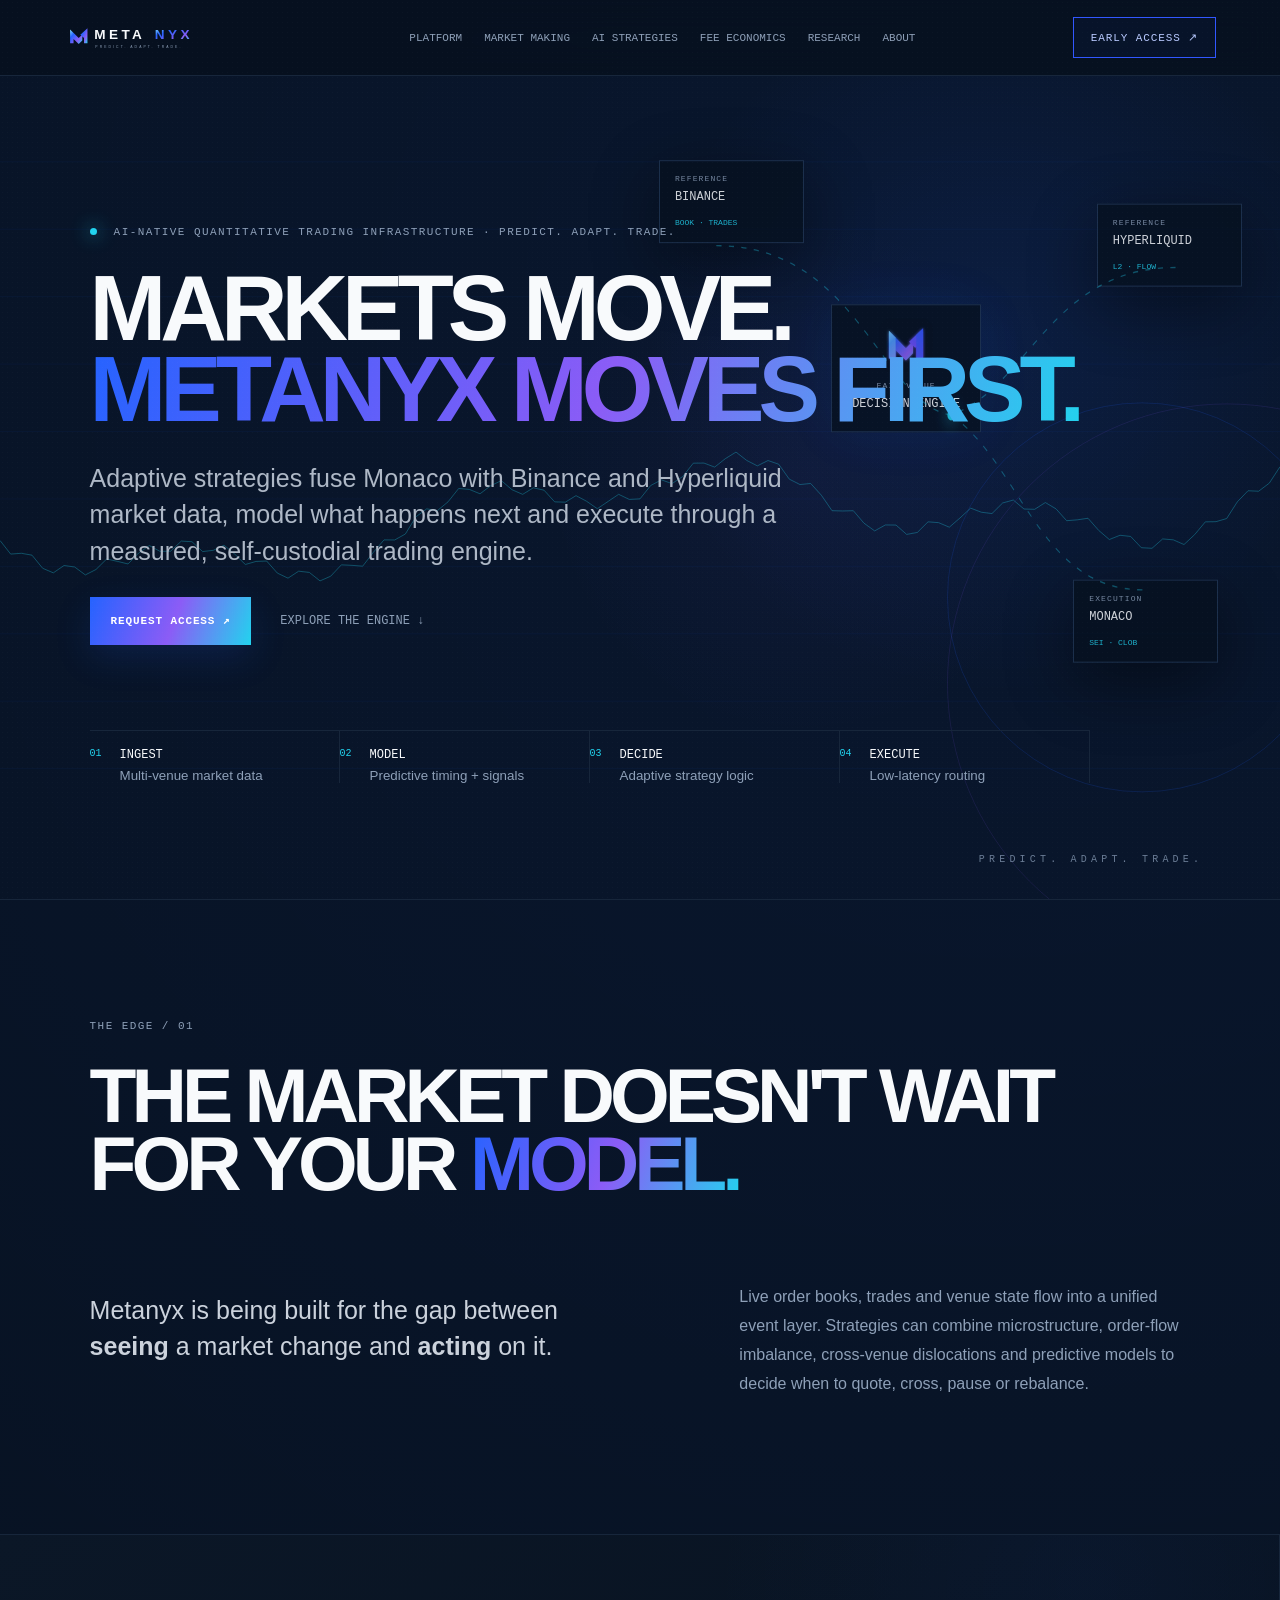
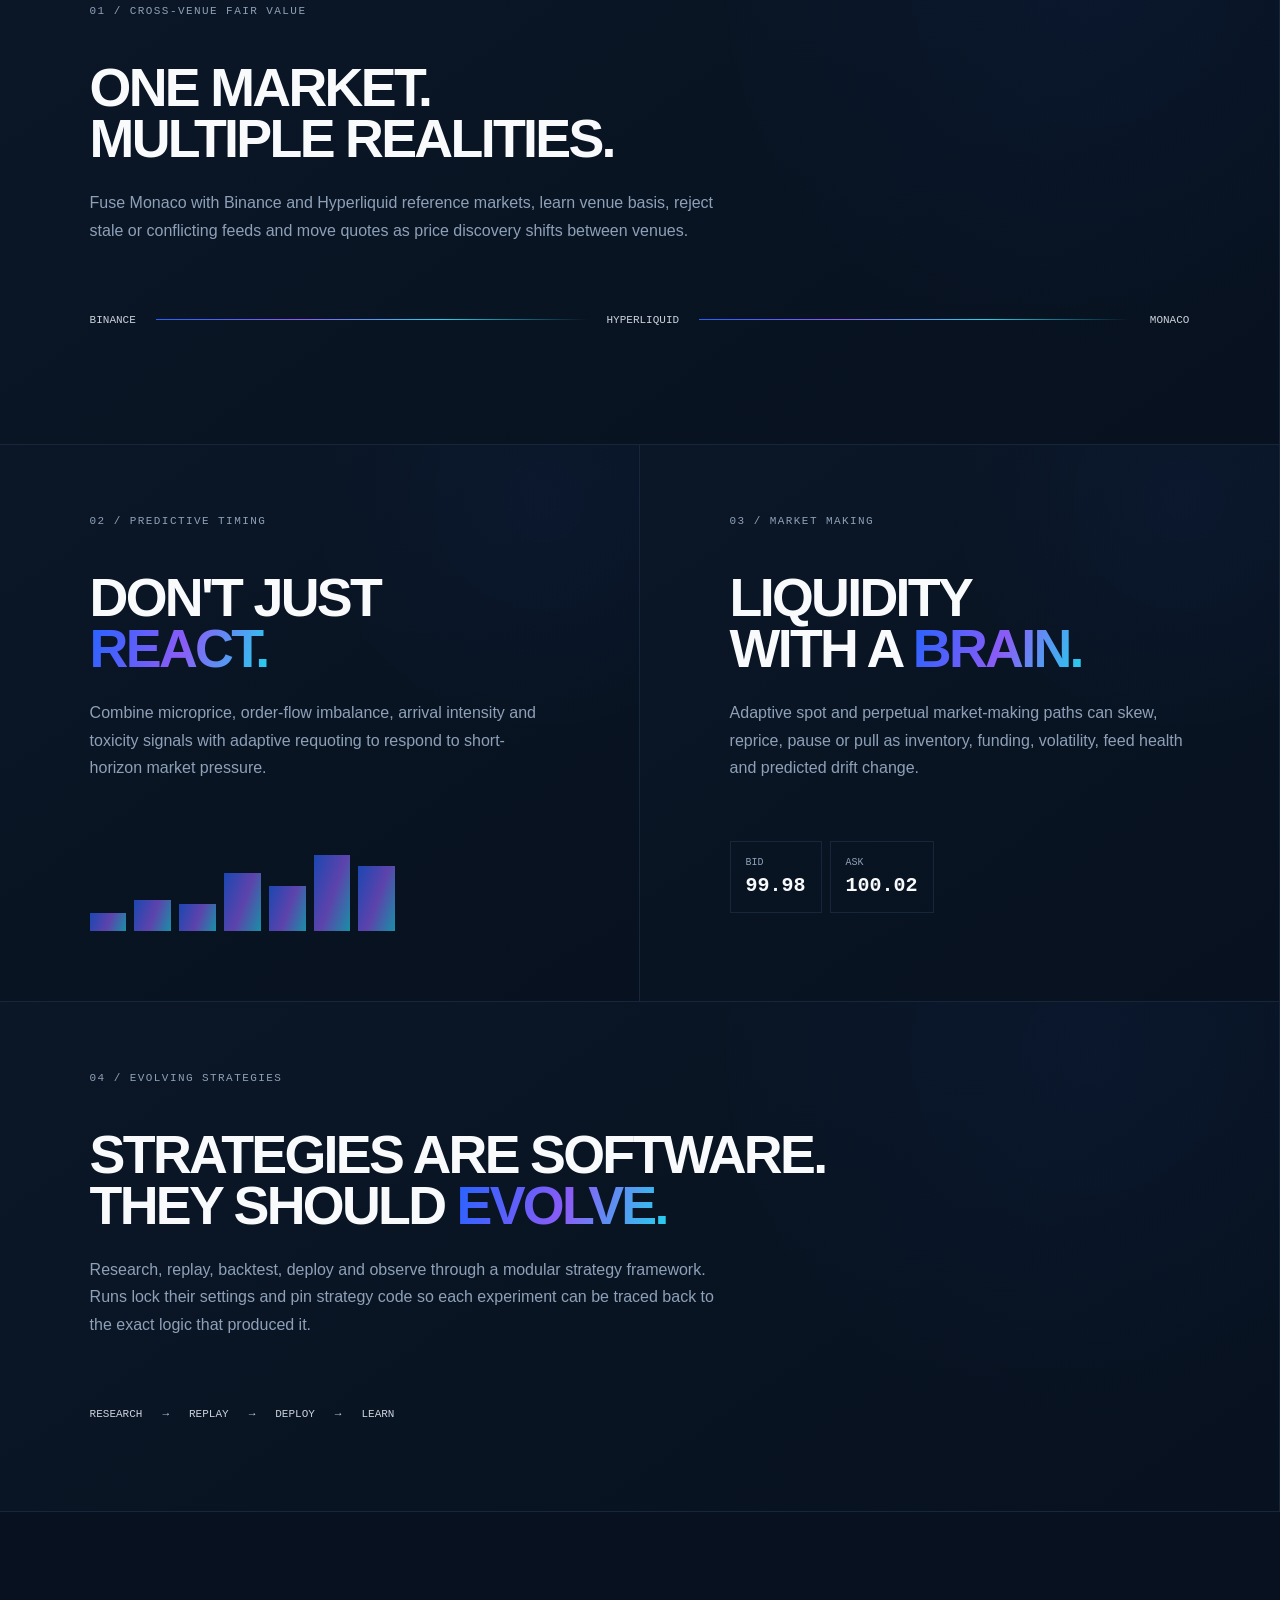
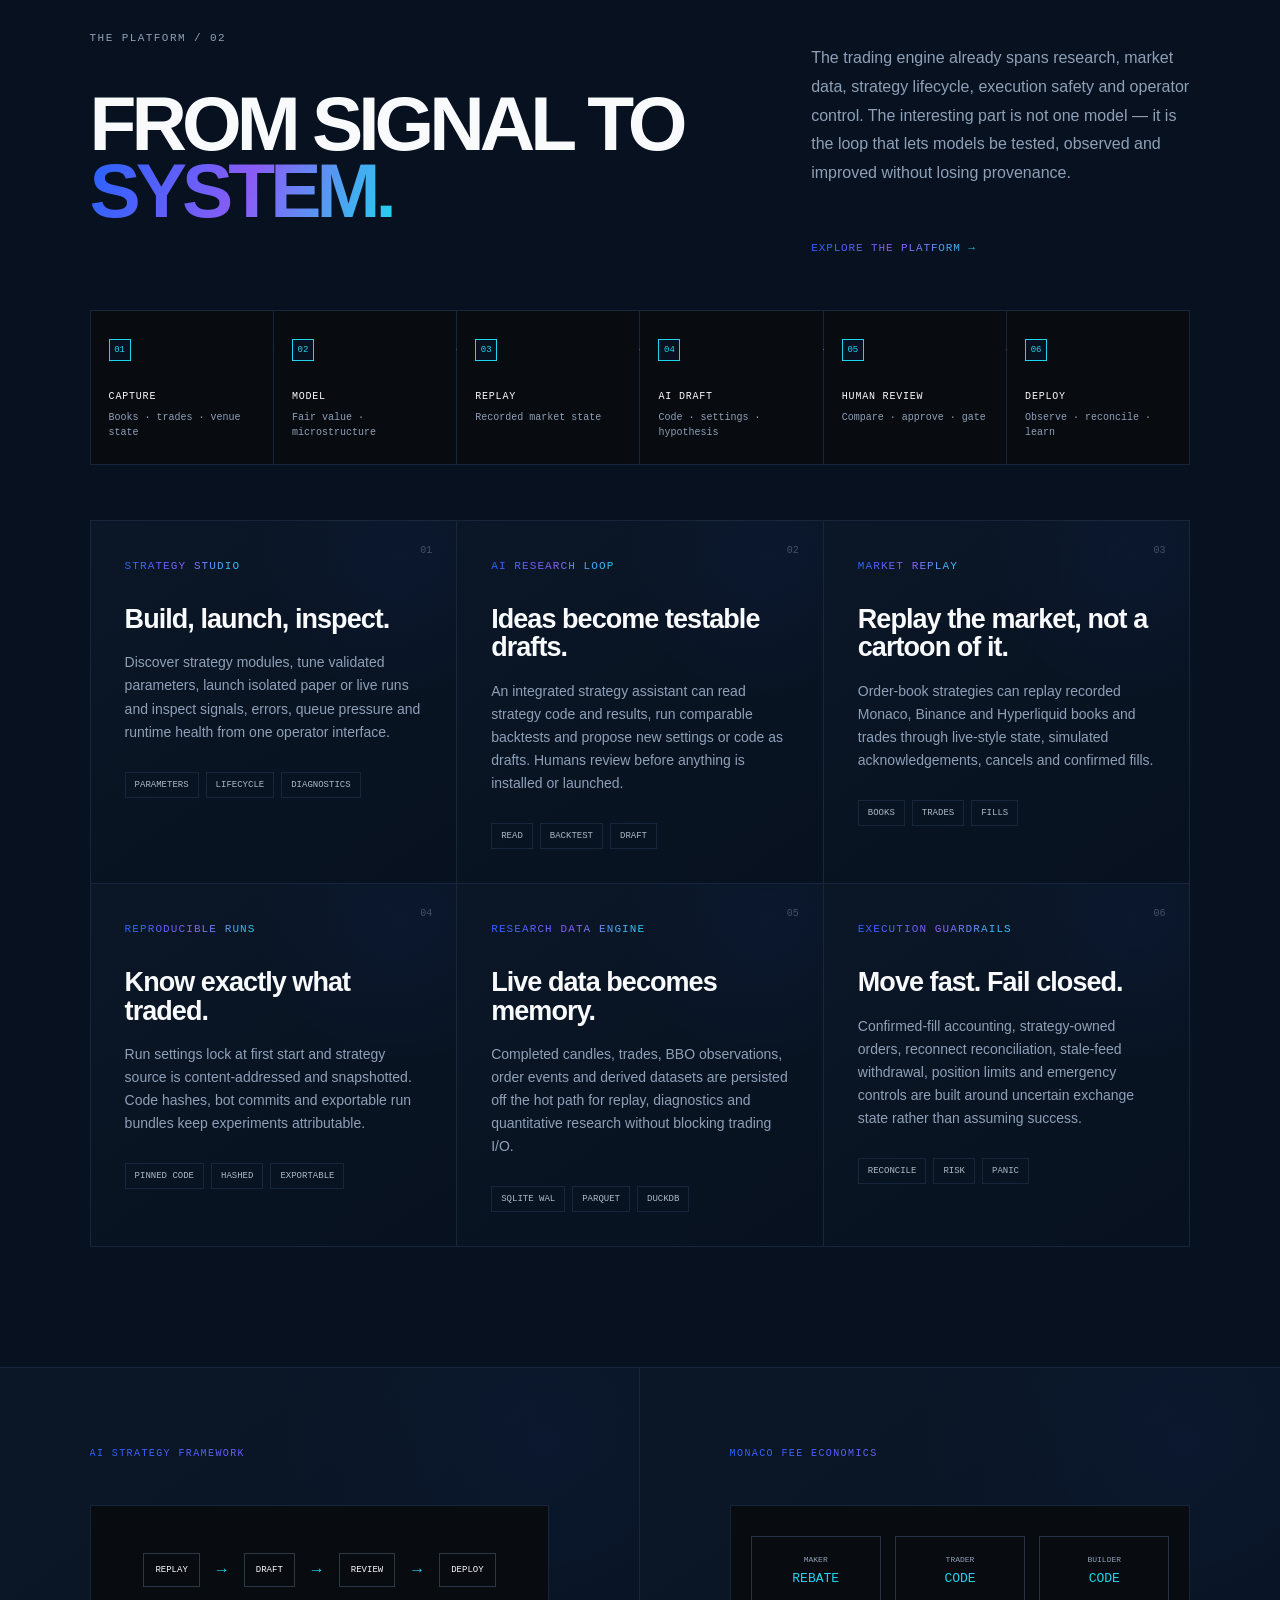
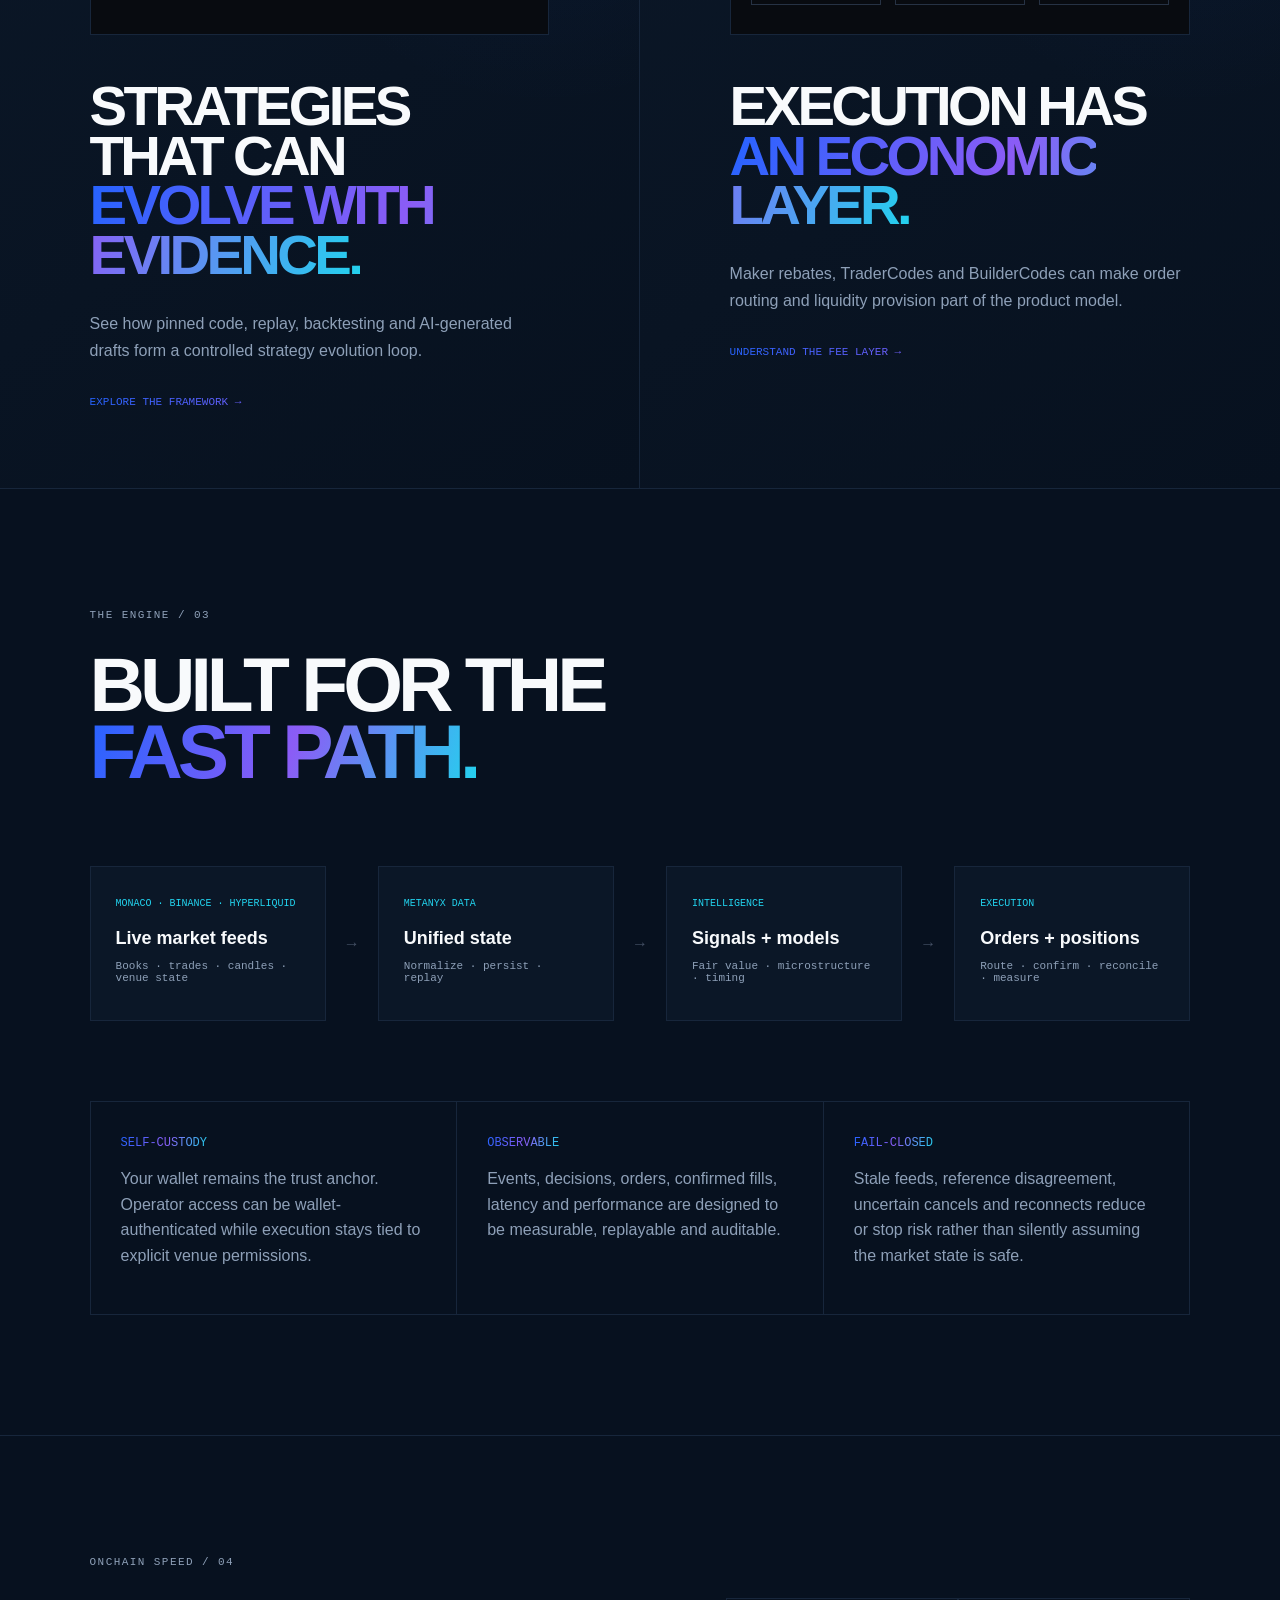
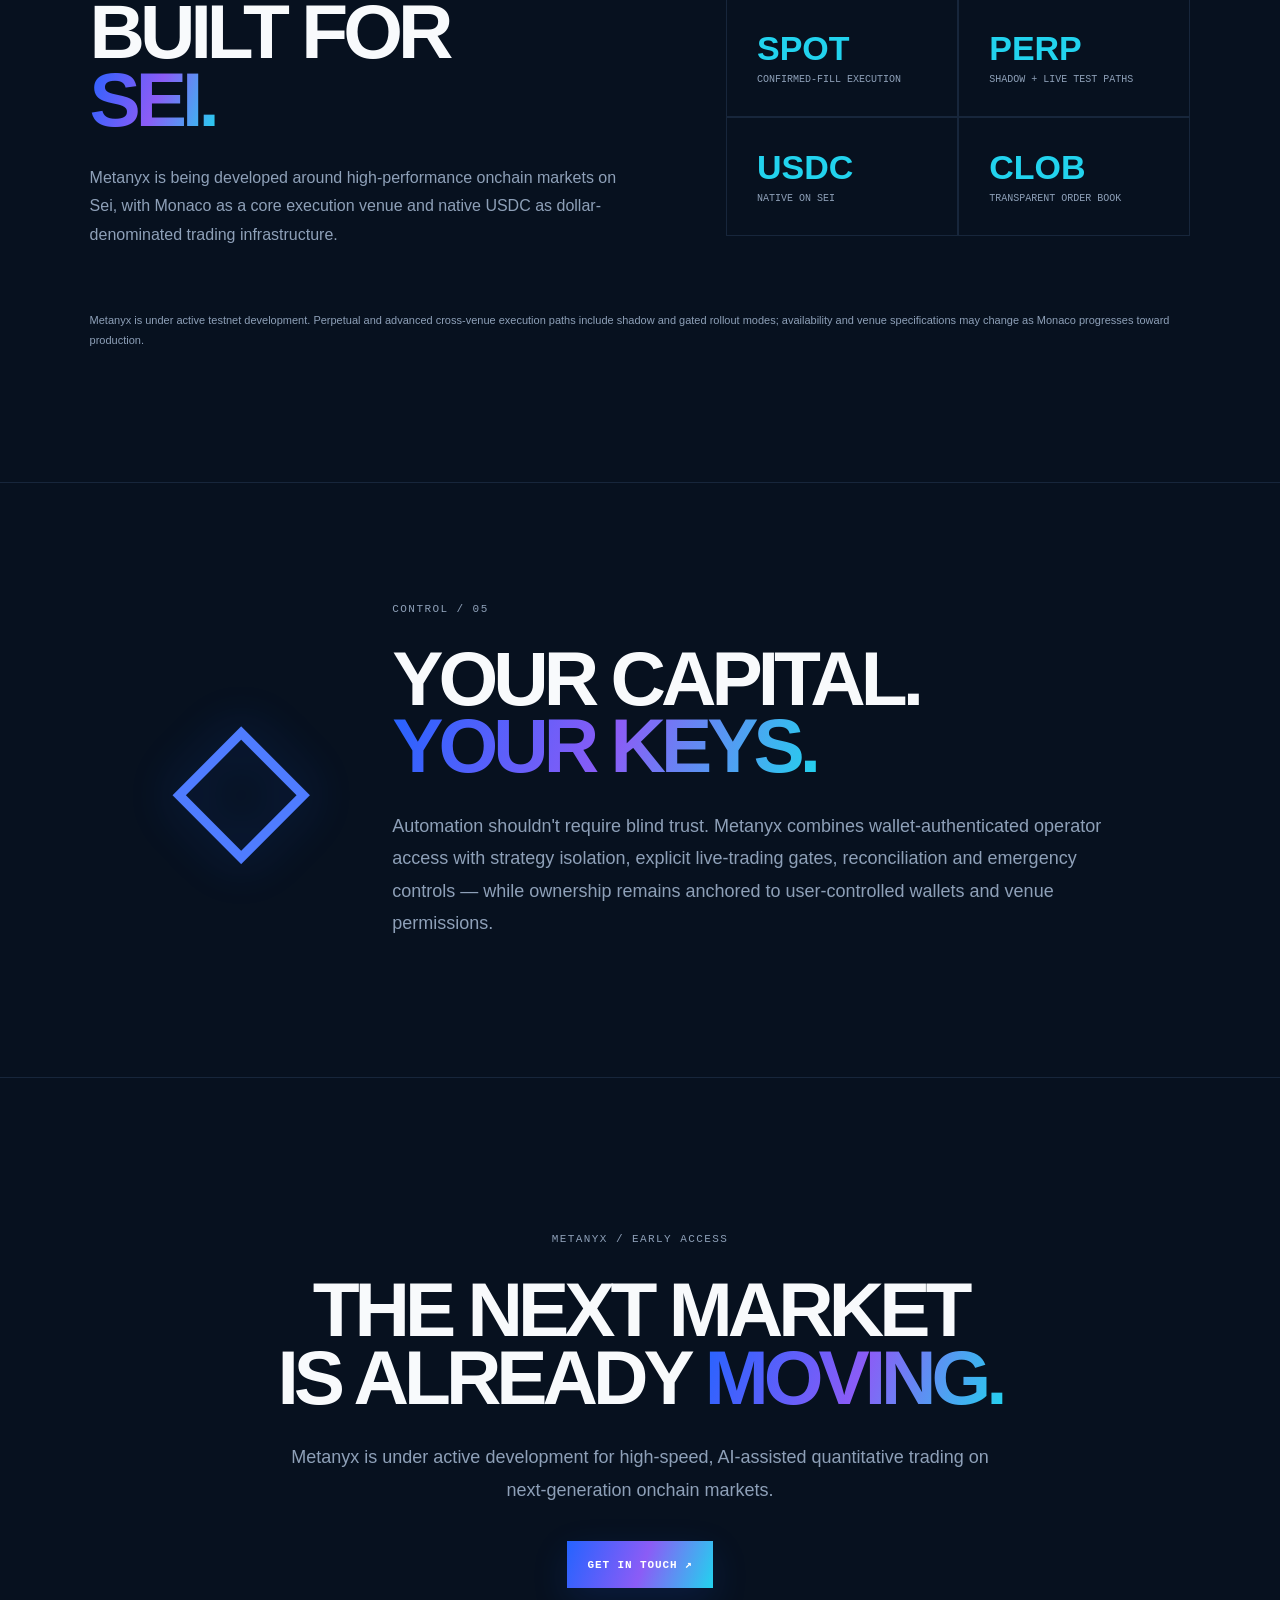
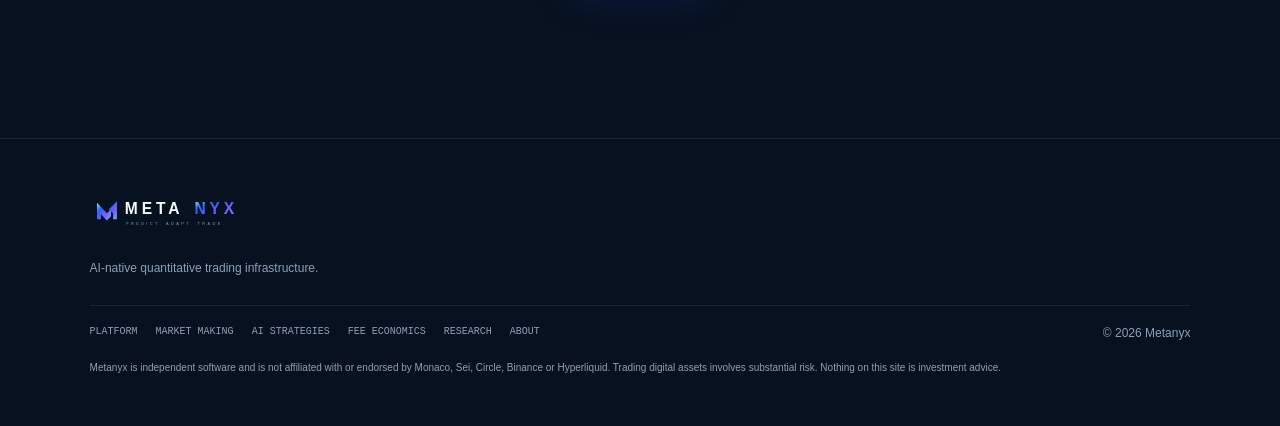
==== commit c1513110: "brand: apply new Metanyx identity to index.html" ====
--- a/index.html
+++ b/index.html
@@ -3,7 +3,7 @@
 <head>
   <meta charset="utf-8"><meta name="viewport" content="width=device-width,initial-scale=1">
   <meta name="description" content="Metanyx is AI-native quantitative trading infrastructure for multi-venue market intelligence, adaptive strategies and self-custodial execution.">
-  <meta name="theme-color" content="#07090d"><link rel="canonical" href="https://metanyx.ai/">
+  <meta name="theme-color" content="#07111f"><link rel="canonical" href="https://metanyx.ai/">
   <meta property="og:title" content="Metanyx — AI-native quantitative trading">
   <meta property="og:description" content="Multi-venue intelligence. Adaptive strategies. Reproducible research. Self-custodial execution.">
   <meta property="og:type" content="website"><meta property="og:url" content="https://metanyx.ai/">
@@ -52,7 +52,7 @@
 <a class="pill" href="#access">EARLY ACCESS ↗</a></header>
 <main id="top">
 <section class="hero"><canvas id="marketCanvas"></canvas><div class="hero-content">
-<div class="eyebrow"><span class="pulse"></span> AI-NATIVE QUANTITATIVE TRADING INFRASTRUCTURE</div>
+<div class="eyebrow"><span class="pulse"></span> AI-NATIVE QUANTITATIVE TRADING INFRASTRUCTURE · PREDICT. ADAPT. TRADE.</div>
 <h1>MARKETS MOVE.<br><em>METANYX MOVES FIRST.</em></h1>
 <p class="lede">Adaptive strategies fuse Monaco with Binance and Hyperliquid market data, model what happens next and execute through a measured, self-custodial trading engine.</p>
 <div class="hero-actions"><a class="cta" href="#access">REQUEST ACCESS ↗</a><a class="ghost" href="#architecture">EXPLORE THE ENGINE ↓</a></div>
--- a/assets/style.css
+++ b/assets/style.css
@@ -22,3 +22,22 @@
 @media(max-width:900px){.nav{height:68px;padding:0 5vw}.brand-logo{width:132px}.nav>nav,.nav>.pill{display:none}.mobile-menu-toggle{display:grid}.mobile-menu{display:block;position:fixed;z-index:30;left:4vw;right:4vw;top:76px;border:1px solid var(--line);background:#080b10f7;backdrop-filter:blur(18px);padding:12px;transform:translateY(-14px);opacity:0;visibility:hidden;transition:.2s ease}.mobile-menu.open{transform:none;opacity:1;visibility:visible}.mobile-menu a{display:flex;min-height:48px;align-items:center;border-bottom:1px solid var(--line);padding:0 12px;font:11px monospace;color:#cbd2dc}.mobile-menu a:last-child{border-bottom:0;color:var(--acid)}.hero{padding:112px 6vw 55px;display:block;min-height:auto}.hero h1{font-size:14vw}.hero-system{position:relative;right:auto;top:auto;width:100%;height:390px;margin:45px 0 -20px;opacity:.68}.orbit-a{width:250px;height:250px}.orbit-b{width:340px;height:340px}.node-binance{left:0;top:12px}.node-hyper{right:0;top:45px}.node-monaco{right:4px;bottom:5px}.engine-node{left:48%;top:47%}.signal-map{grid-template-columns:1fr 1fr}.signal-track{display:none}.feature-stories{grid-template-columns:1fr}.story-card{border-right:0;border-bottom:1px solid var(--line);padding:65px 6vw;min-height:auto}.graphic-hero{min-height:auto;padding-bottom:70px}.fee-orbit,.evolution-orbit{position:relative;right:auto;top:auto;width:min(88vw,390px);height:min(88vw,390px);margin:55px auto 25px}.economics-flow{display:grid;grid-template-columns:1fr}.economics-flow>i{transform:rotate(90deg);padding:8px;text-align:center}.evolution-pipeline{scroll-snap-type:x mandatory;padding-bottom:4px}.evolution-pipeline>div{scroll-snap-align:start;min-width:72vw}.page-hero h1{font-size:13vw}.page-hero{padding-left:6vw;padding-right:6vw}.detail-section,.related,.access{padding-left:6vw;padding-right:6vw}.detail-card{min-height:auto}.related-grid a{min-height:110px}.story-visual{overflow:auto;justify-content:flex-start}.evolution-visual span{min-width:76px;text-align:center}.fee-visual>div{min-width:90px}.footer-links{gap:10px 16px}}
 @media(max-width:520px){.telemetry{grid-template-columns:1fr}.telemetry div{border-right:0;border-bottom:1px solid var(--line);padding:14px 0}.hero-actions{width:100%}.hero-actions .cta,.hero-actions .ghost{width:100%;justify-content:center;text-align:center}.market-node{min-width:120px;padding:10px}.market-node b{font-size:10px}.engine-node{min-width:122px}.signal-map{grid-template-columns:1fr}.story-card h2{font-size:11vw}.page-index{gap:7px}.page-index a{flex:1 1 calc(50% - 7px);text-align:center;min-height:42px;display:grid;place-items:center}.fee-orbit,.evolution-orbit{width:86vw;height:86vw}.fee-satellite,.evo-node{min-width:88px;padding:10px;font-size:7px}.sat-maker{left:-7px}.sat-trader{right:-7px}.e1{left:-7px}.e2{right:-7px}.formula-card{padding:22px}.related{padding-top:60px;padding-bottom:60px}.footer-row{gap:18px}}
 @media(prefers-reduced-motion:reduce){.signal-lines path{animation:none}.reveal{opacity:1;transform:none;transition:none}.parallax-stage{transform:none!important}}
+
+/* Metanyx 2026 brand system */
+:root{--bg:#07111f;--panel:#0b1727;--line:#17263b;--text:#f8fafc;--muted:#8ea0b8;--acid:#22d3ee;--blue:#2563ff;--violet:#8b5cf6;--cyan:#22d3ee;--brand-gradient:linear-gradient(110deg,#2563ff 0%,#8b5cf6 52%,#22d3ee 100%)}
+body{background:radial-gradient(circle at 78% 4%,#2563ff12,transparent 28%),var(--bg);font-family:Inter,Segoe UI,Arial,sans-serif}
+.noise{opacity:.022}.nav{background:#07111fe8;border-color:#17263b}.brand-logo{width:188px}.footer-logo{width:216px}
+.pill{border-color:#3157ff;color:#b8c9ff;background:#2563ff0b}.pill:hover{background:#2563ff1d;border-color:#22d3ee;color:#fff}
+.pulse{background:#22d3ee;box-shadow:0 0 18px #22d3ee}.hero{background:radial-gradient(circle at 78% 38%,#2563ff18,transparent 31%),radial-gradient(circle at 63% 53%,#8b5cf60c,transparent 28%)}
+.hero h1 em{background:var(--brand-gradient);-webkit-background-clip:text;background-clip:text;color:transparent;-webkit-text-stroke:0}.hero:after{content:"PREDICT.  ADAPT.  TRADE.";position:absolute;right:6vw;bottom:34px;font:500 10px monospace;letter-spacing:.42em;color:#6b7d96}
+.cta{background:var(--brand-gradient);color:white;box-shadow:0 12px 36px #2563ff25}.cta:hover{filter:brightness(1.13)}
+h2 span,h3 span,.capability>span,.principles span,.story-kicker,.story-card>strong,.text-link,.detail-card b,.page-hero h1 span{background:var(--brand-gradient);-webkit-background-clip:text;background-clip:text;color:transparent}
+.feature,.capability,.story-card{background:radial-gradient(circle at 85% 10%,#2563ff0c,transparent 32%),linear-gradient(145deg,#0b1727,#07111f)}
+.venue-line i{background:linear-gradient(90deg,#2563ff,#8b5cf6,#22d3ee,transparent)}.bars i{background:var(--brand-gradient)}
+.orbit{border-color:#2563ff32}.orbit-b{border-color:#8b5cf625}.signal-lines path{stroke:#22d3ee66}.signal-lines circle{fill:#22d3ee;filter:drop-shadow(0 0 9px #22d3ee)}
+.engine-node,.market-node{background:#07111fe8;border-color:#203552}.engine-node{box-shadow:0 0 60px #2563ff1d}
+.signal-track{background:linear-gradient(90deg,transparent,#2563ff,#8b5cf6,#22d3ee,transparent)}
+.stats strong,.market-node span,.fee-visual b,.formula-card span,.callout b{color:#22d3ee}.lock{color:#4f7cff;text-shadow:0 0 50px #2563ff55}
+.page-hero{background:radial-gradient(circle at 80% 20%,#2563ff16,transparent 34%),radial-gradient(circle at 68% 36%,#8b5cf60c,transparent 26%)}
+.graphic-hero:after{content:"PREDICT. ADAPT. TRADE.";position:absolute;right:7vw;bottom:36px;color:#6b7d96;font:500 9px monospace;letter-spacing:.4em}
+@media(max-width:900px){.brand-logo{width:160px}.hero:after,.graphic-hero:after{display:none}}
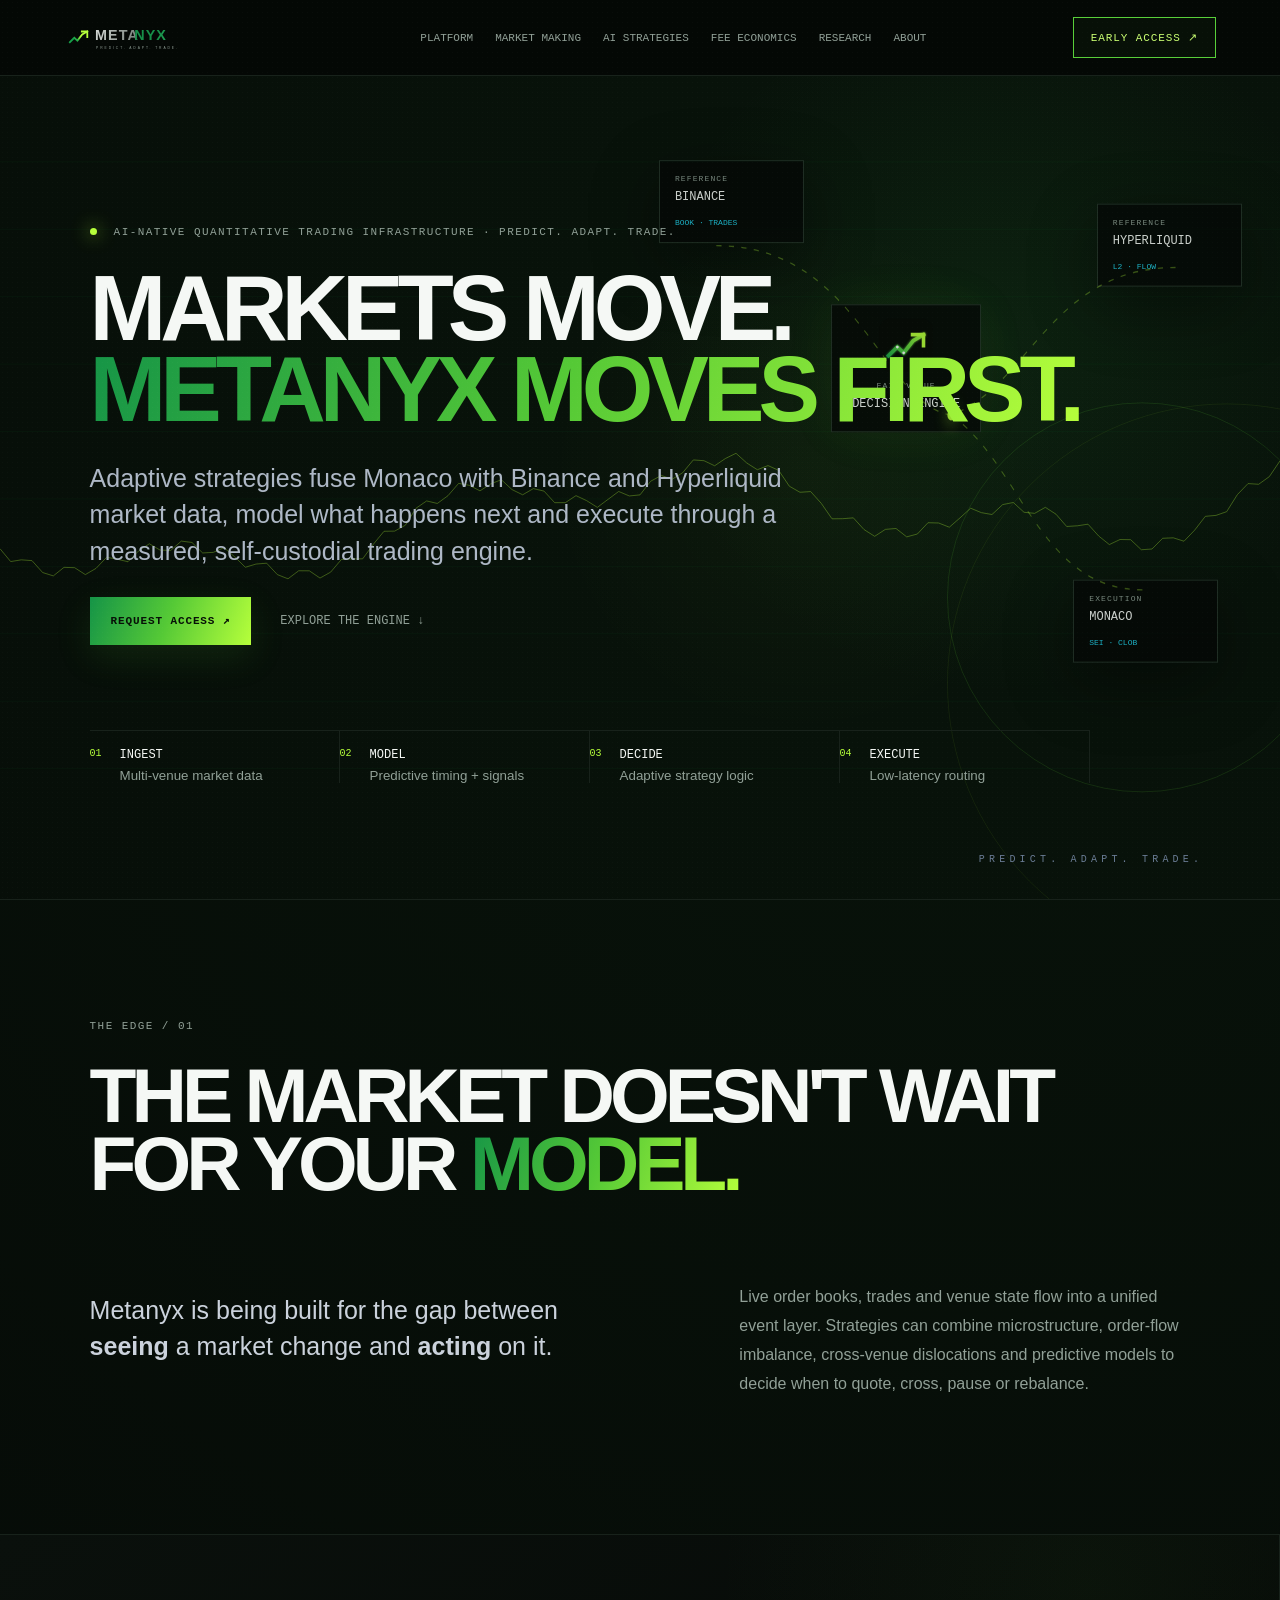
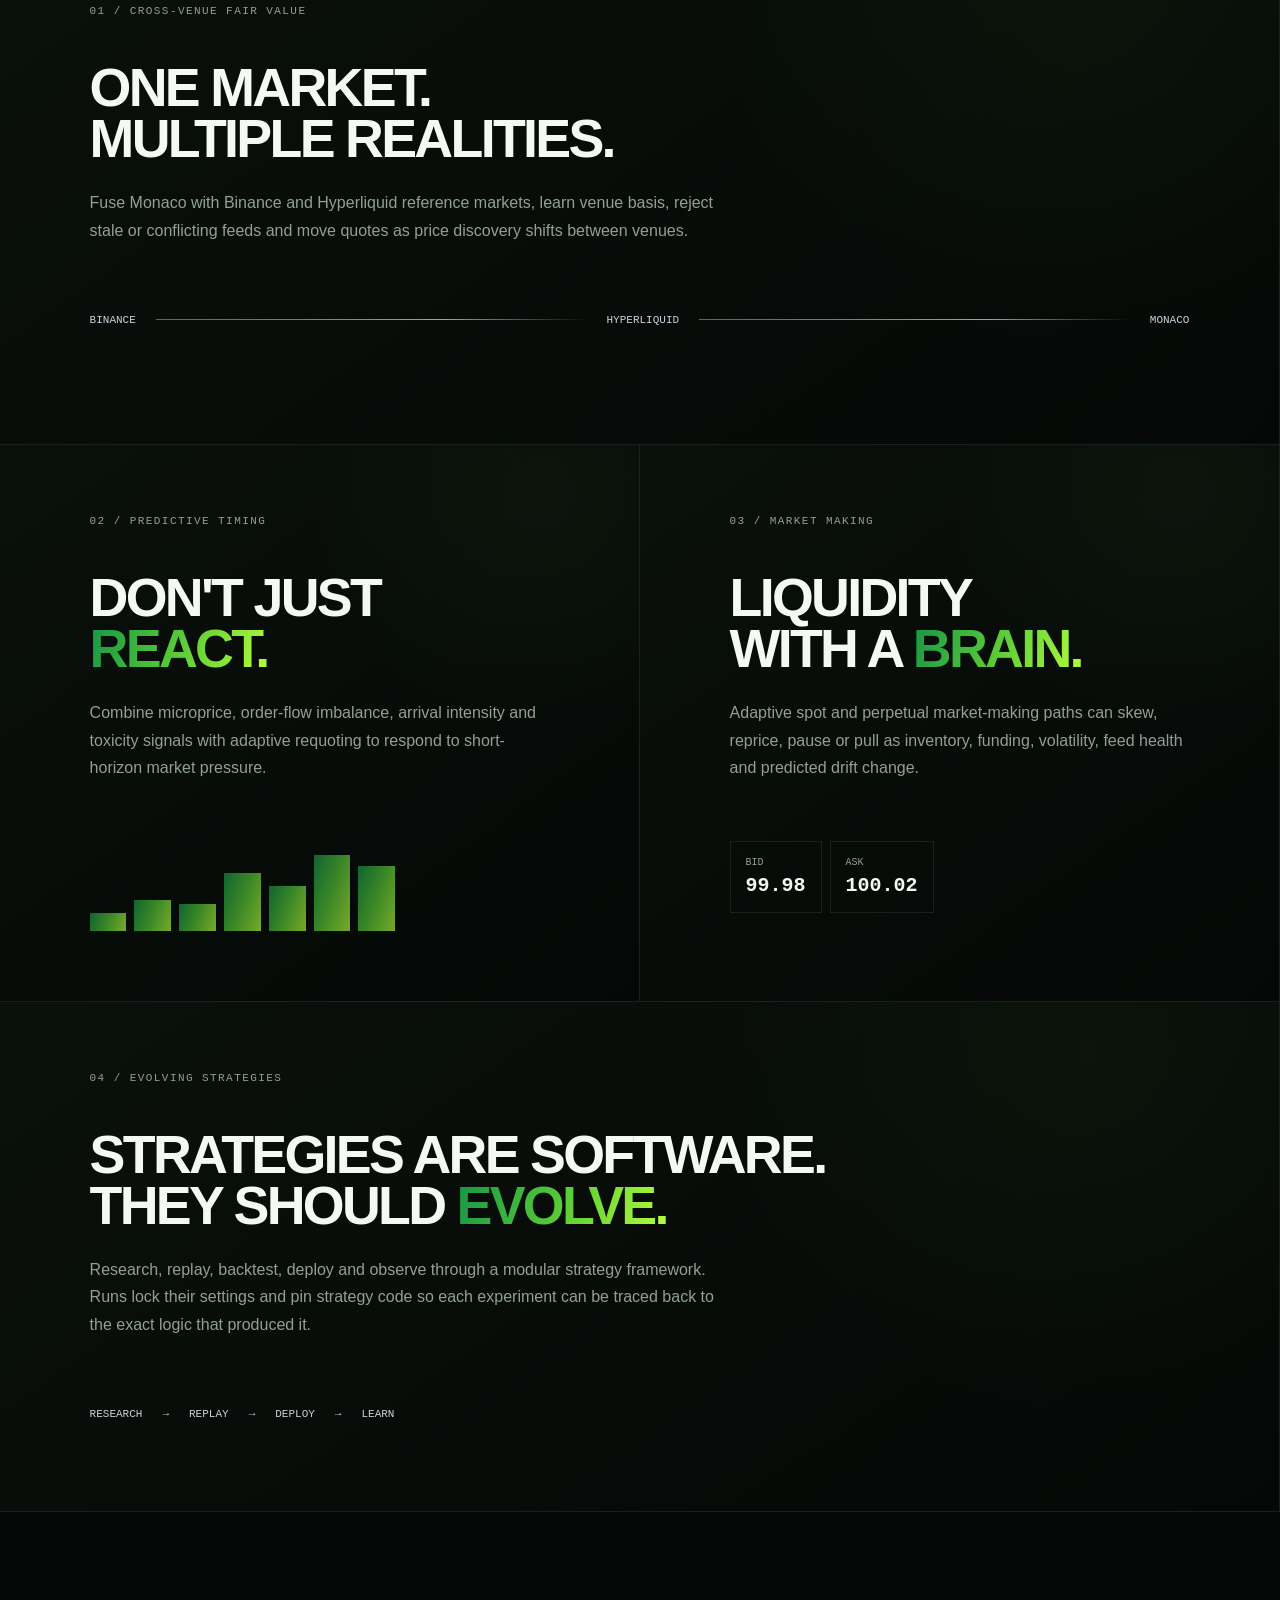
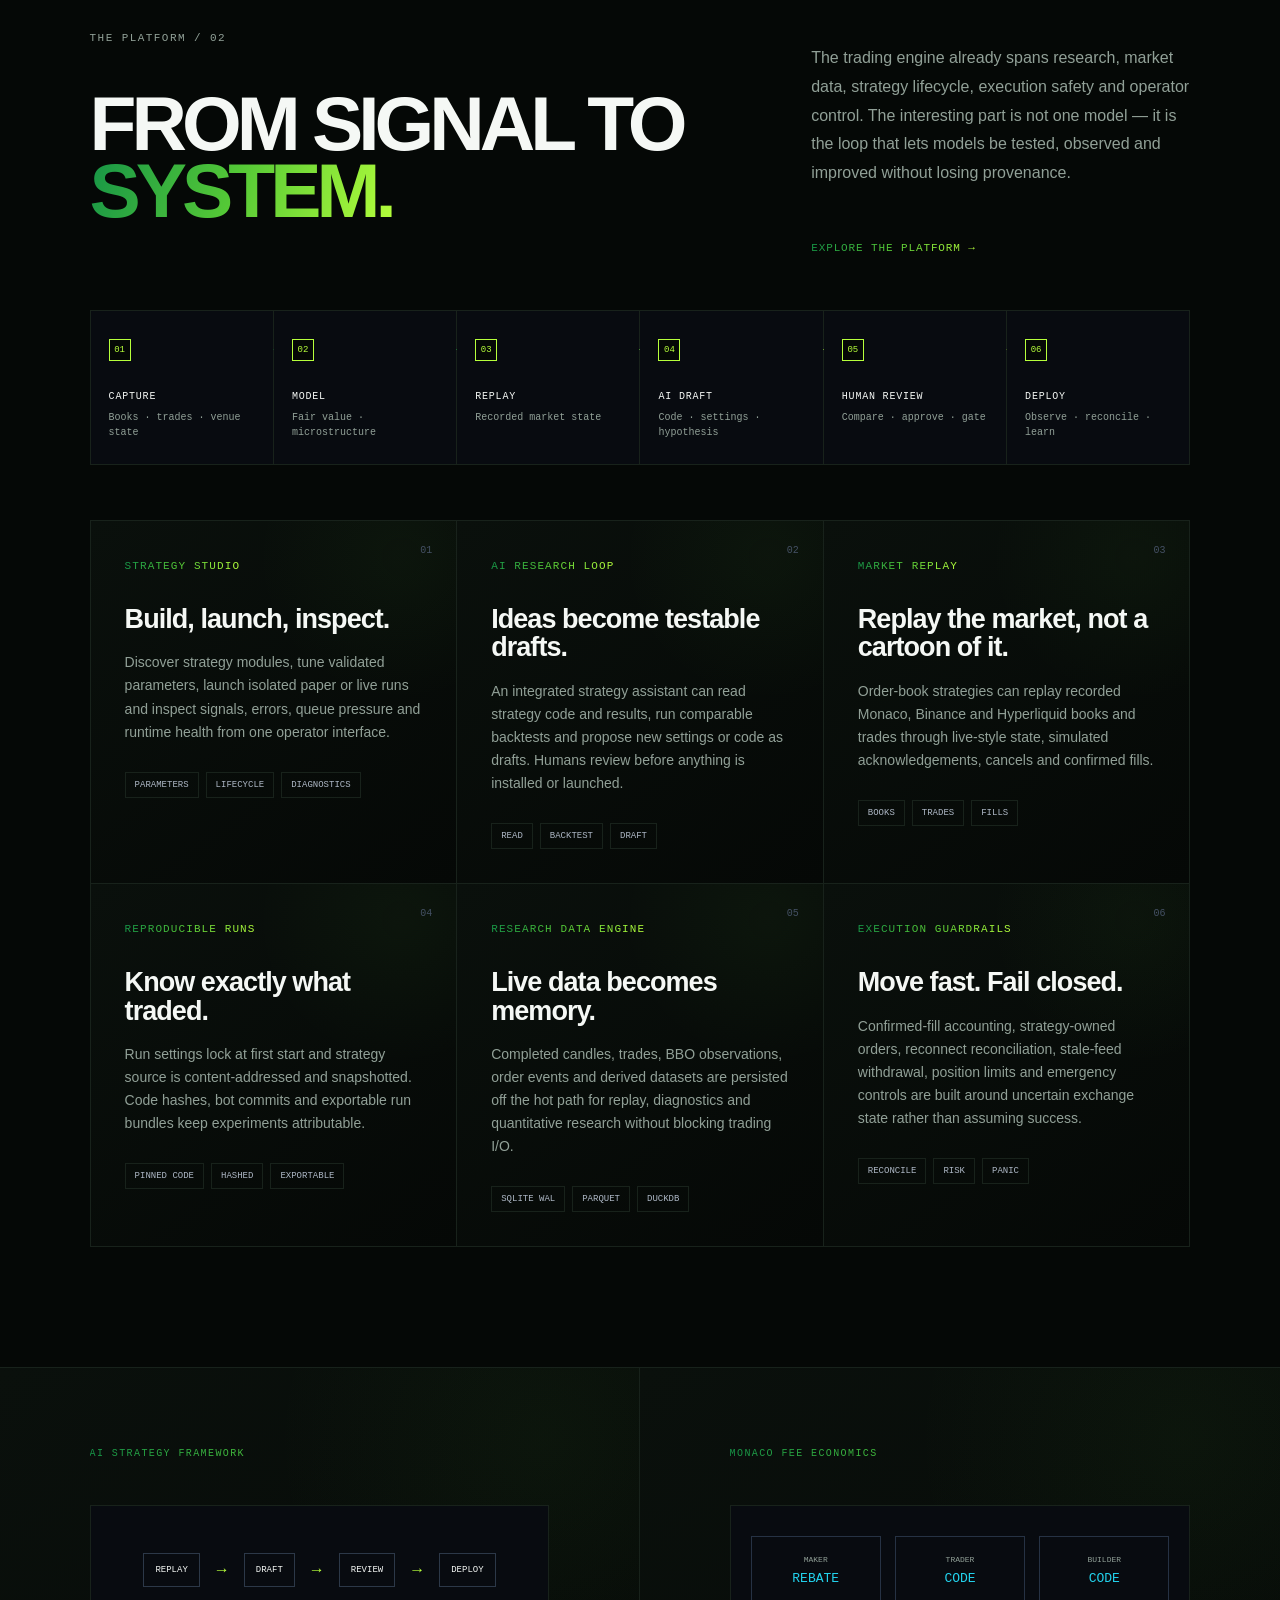
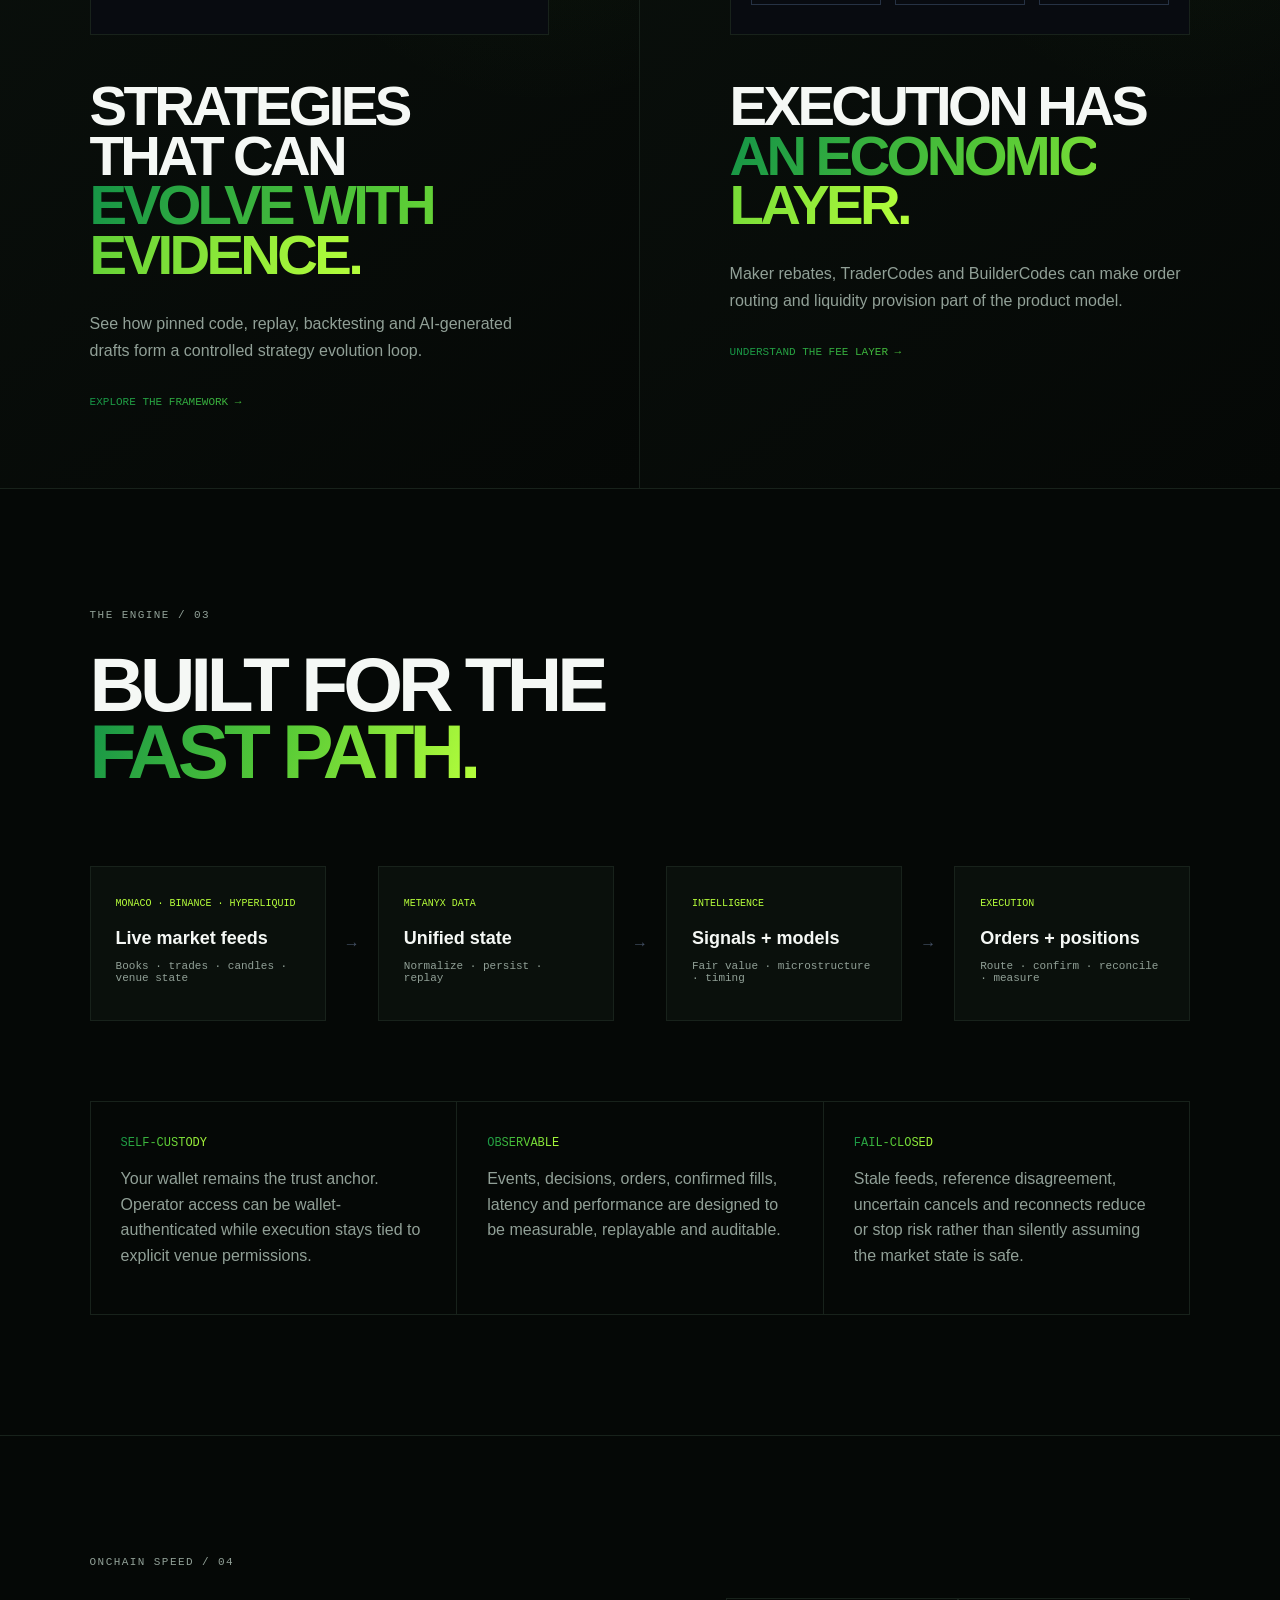
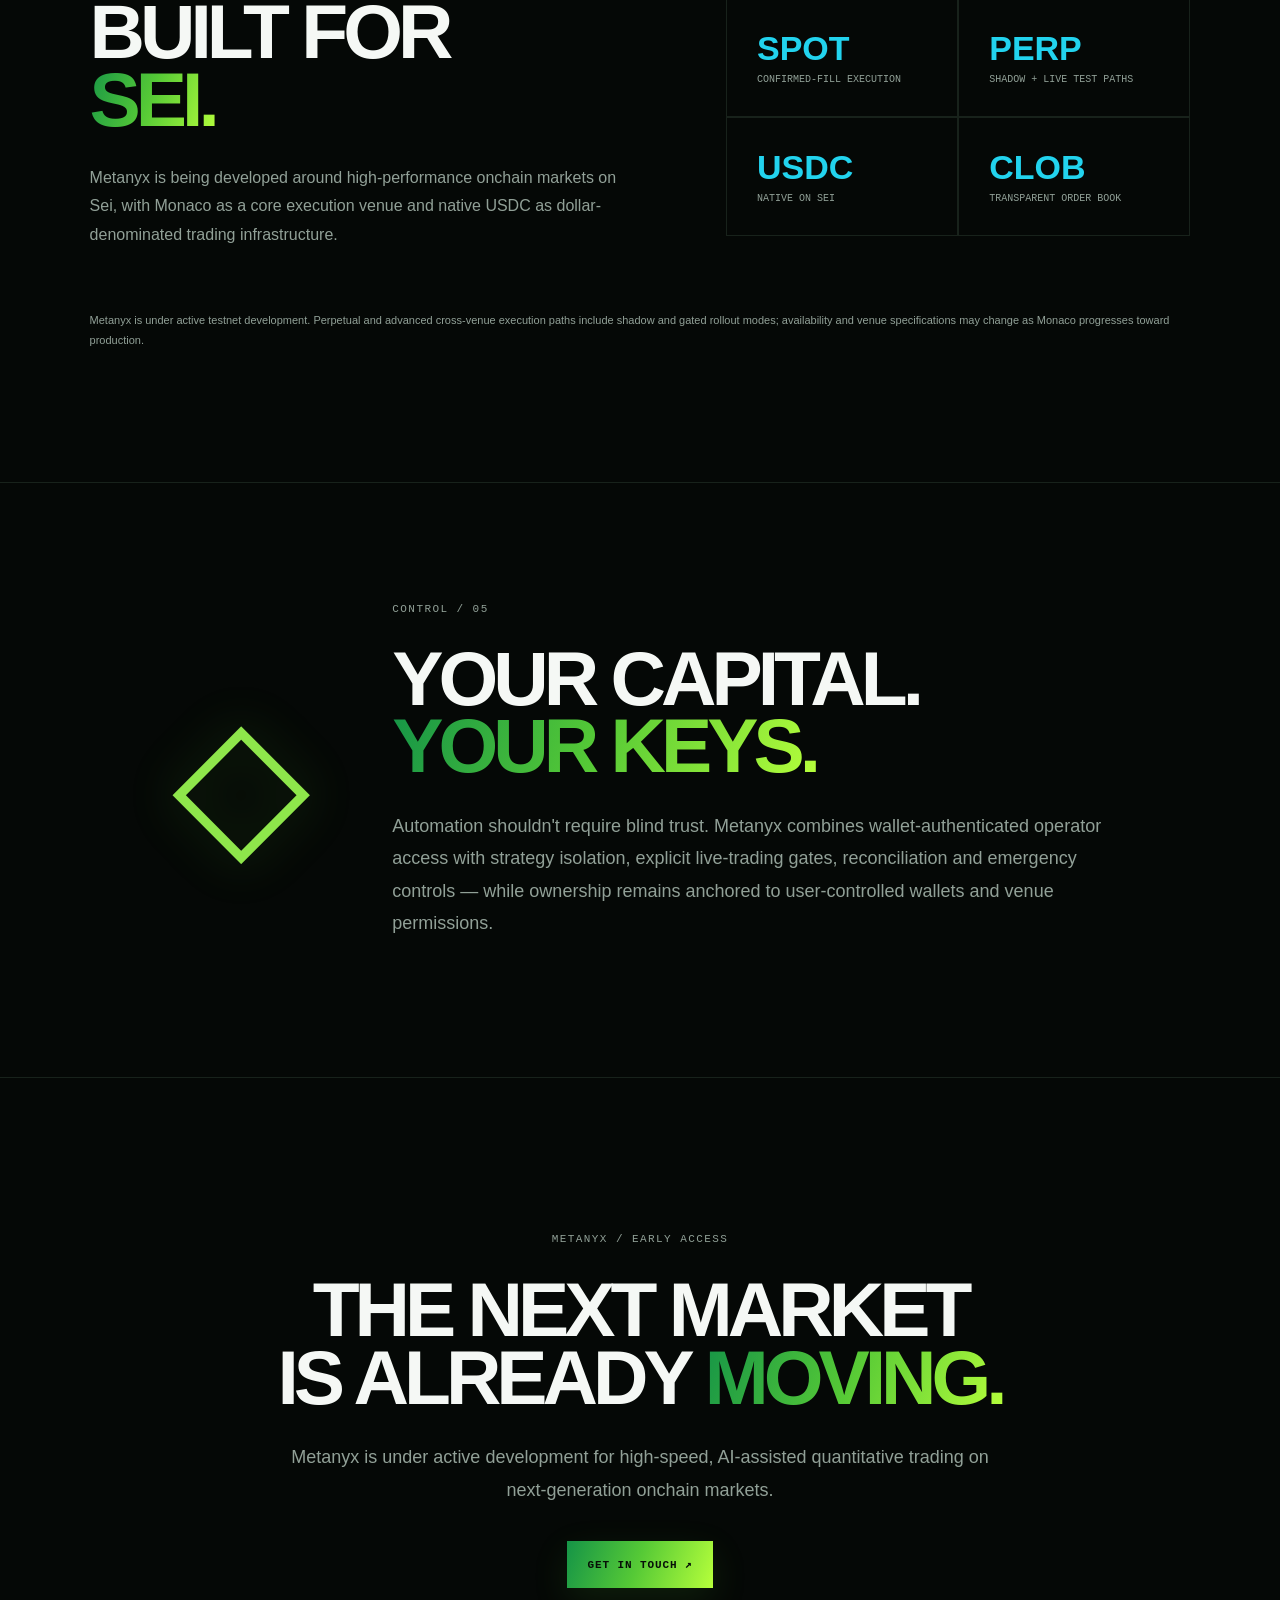
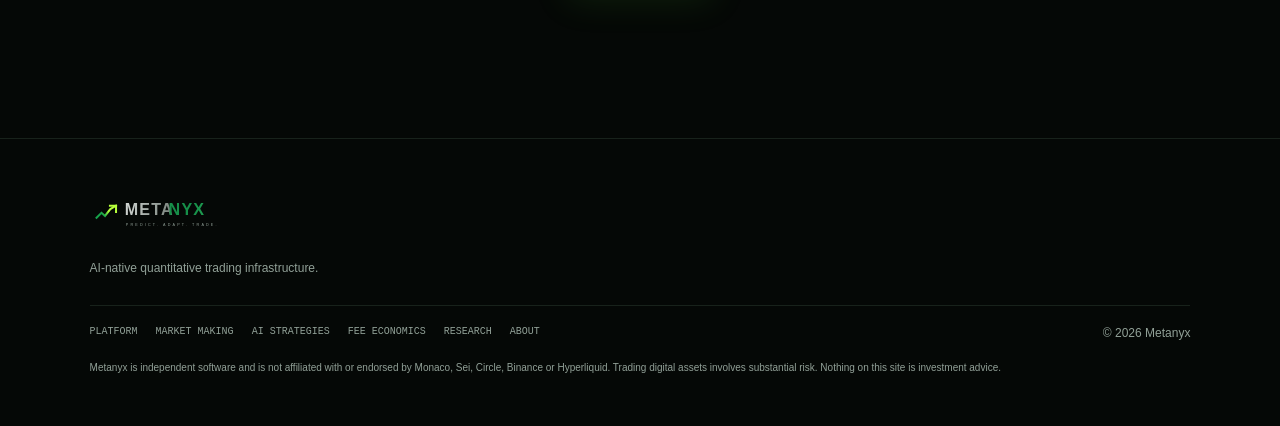
==== commit e3fce28d: "fix: align homepage navigation with interior pages" ====
--- a/index.html
+++ b/index.html
@@ -44,12 +44,10 @@
     ]
   }
   </script>
-  <link rel="stylesheet" href="assets/style.css">
+  <link rel="stylesheet" href="/assets/style.css">
 </head>
 <body><div class="noise"></div>
-<header class="nav"><a class="brand" href="#top" aria-label="Metanyx home"><img class="brand-logo" src="assets/logo-wordmark.svg" alt="Metanyx"></a>
-<nav><a href="/platform/">Platform</a><a href="/market-making/">Market Making</a><a href="/strategy-framework/">AI Strategies</a><a href="/fees/">Fee Economics</a><a href="/research/">Research</a><a href="/about/">About</a></nav>
-<a class="pill" href="#access">EARLY ACCESS ↗</a></header>
+<header class="nav"><a class="brand" href="/" aria-label="Metanyx home"><img class="brand-logo" src="/assets/logo-wordmark.svg" alt="Metanyx"></a><nav><a href="/platform/">Platform</a><a href="/market-making/">Market Making</a><a href="/strategy-framework/">AI Strategies</a><a href="/fees/">Fee Economics</a><a href="/research/">Research</a><a href="/about/">About</a></nav><a class="pill" href="mailto:hello@metanyx.ai?subject=Metanyx%20Early%20Access">EARLY ACCESS ↗</a></header>
 <main id="top">
 <section class="hero"><canvas id="marketCanvas"></canvas><div class="hero-content">
 <div class="eyebrow"><span class="pulse"></span> AI-NATIVE QUANTITATIVE TRADING INFRASTRUCTURE · PREDICT. ADAPT. TRADE.</div>
@@ -86,4 +84,4 @@
 <section class="access" id="access"><span class="section-tag">METANYX / EARLY ACCESS</span><h2>THE NEXT MARKET<br>IS ALREADY <span>MOVING.</span></h2><p>Metanyx is under active development for high-speed, AI-assisted quantitative trading on next-generation onchain markets.</p><a class="cta" href="mailto:hello@metanyx.ai?subject=Metanyx%20Early%20Access">GET IN TOUCH ↗</a></section>
 </main>
 <footer><div class="brand"><img class="brand-logo footer-logo" src="assets/logo-wordmark.svg" alt="Metanyx"></div><p>AI-native quantitative trading infrastructure.</p><div class="footer-row"><div class="footer-links"><a href="/platform/">Platform</a><a href="/market-making/">Market Making</a><a href="/strategy-framework/">AI Strategies</a><a href="/fees/">Fee Economics</a><a href="/research/">Research</a><a href="/about/">About</a></div><span>© 2026 Metanyx</span></div><small>Metanyx is independent software and is not affiliated with or endorsed by Monaco, Sei, Circle, Binance or Hyperliquid. Trading digital assets involves substantial risk. Nothing on this site is investment advice.</small></footer>
-<script src="assets/app.js"></script></body></html>
+<script src="/assets/app.js"></script></body></html>
--- a/assets/style.css
+++ b/assets/style.css
@@ -41,3 +41,22 @@
 .page-hero{background:radial-gradient(circle at 80% 20%,#2563ff16,transparent 34%),radial-gradient(circle at 68% 36%,#8b5cf60c,transparent 26%)}
 .graphic-hero:after{content:"PREDICT. ADAPT. TRADE.";position:absolute;right:7vw;bottom:36px;color:#6b7d96;font:500 9px monospace;letter-spacing:.4em}
 @media(max-width:900px){.brand-logo{width:160px}.hero:after,.graphic-hero:after{display:none}}
+
+/* Unified Metanyx identity: brand name is always a single visual unit */
+.brand-logo{width:210px;max-width:100%;height:auto}.footer-logo{width:235px}
+@media(max-width:900px){.brand-logo{width:178px}}
+
+/* Metanyx green/black trading identity */
+:root{--bg:#050806;--panel:#0a100c;--line:#18221b;--text:#f5f8f5;--muted:#91a097;--acid:#b6ff3b;--blue:#16a34a;--violet:#65d43d;--cyan:#b6ff3b;--brand-gradient:linear-gradient(110deg,#159447 0%,#55c936 48%,#b6ff3b 100%)}
+body{background:radial-gradient(circle at 78% 4%,#38b64b12,transparent 28%),#050806}
+.nav{background:#050806ed;border-color:#18221b}.pill{border-color:#58cf39;color:#caff72;background:#56c9360a}.pill:hover{background:#6cdd4018;border-color:#b6ff3b}
+.pulse{background:#b6ff3b;box-shadow:0 0 18px #b6ff3b}.hero{background:radial-gradient(circle at 78% 38%,#39b84a15,transparent 31%),radial-gradient(circle at 63% 53%,#b6ff3b08,transparent 28%)}
+.cta{background:var(--brand-gradient);color:#071007;box-shadow:0 12px 36px #56c93620}
+.feature,.capability,.story-card{background:radial-gradient(circle at 85% 10%,#63d23e0b,transparent 32%),linear-gradient(145deg,#0a100c,#050806)}
+.orbit{border-color:#63d23e2c}.orbit-b{border-color:#b6ff3b16}.signal-lines path{stroke:#b6ff3b58}.signal-lines circle{fill:#b6ff3b;filter:drop-shadow(0 0 9px #b6ff3b)}
+.engine-node,.market-node{background:#050806e8;border-color:#243329}.engine-node{box-shadow:0 0 60px #65d43d18}
+.signal-track{background:linear-gradient(90deg,transparent,#159447,#65d43d,#b6ff3b,transparent)}
+.lock{color:#8ee64b;text-shadow:0 0 50px #65d43d44}.page-hero{background:radial-gradient(circle at 80% 20%,#39b84a14,transparent 34%),radial-gradient(circle at 68% 36%,#b6ff3b08,transparent 26%)}
+
+/* Text brand lockup — no spacing between META and NYX */
+.metanyx-text{display:inline-flex;align-items:baseline;white-space:nowrap;font:inherit;letter-spacing:inherit}.metanyx-text .meta{background:linear-gradient(110deg,#d4d8d5,#8d9690 58%,#4a524d);-webkit-background-clip:text;background-clip:text;color:transparent}.metanyx-text .nyx{background:linear-gradient(110deg,#168f49,#38c968 55%,#a8ff5a);-webkit-background-clip:text;background-clip:text;color:transparent}
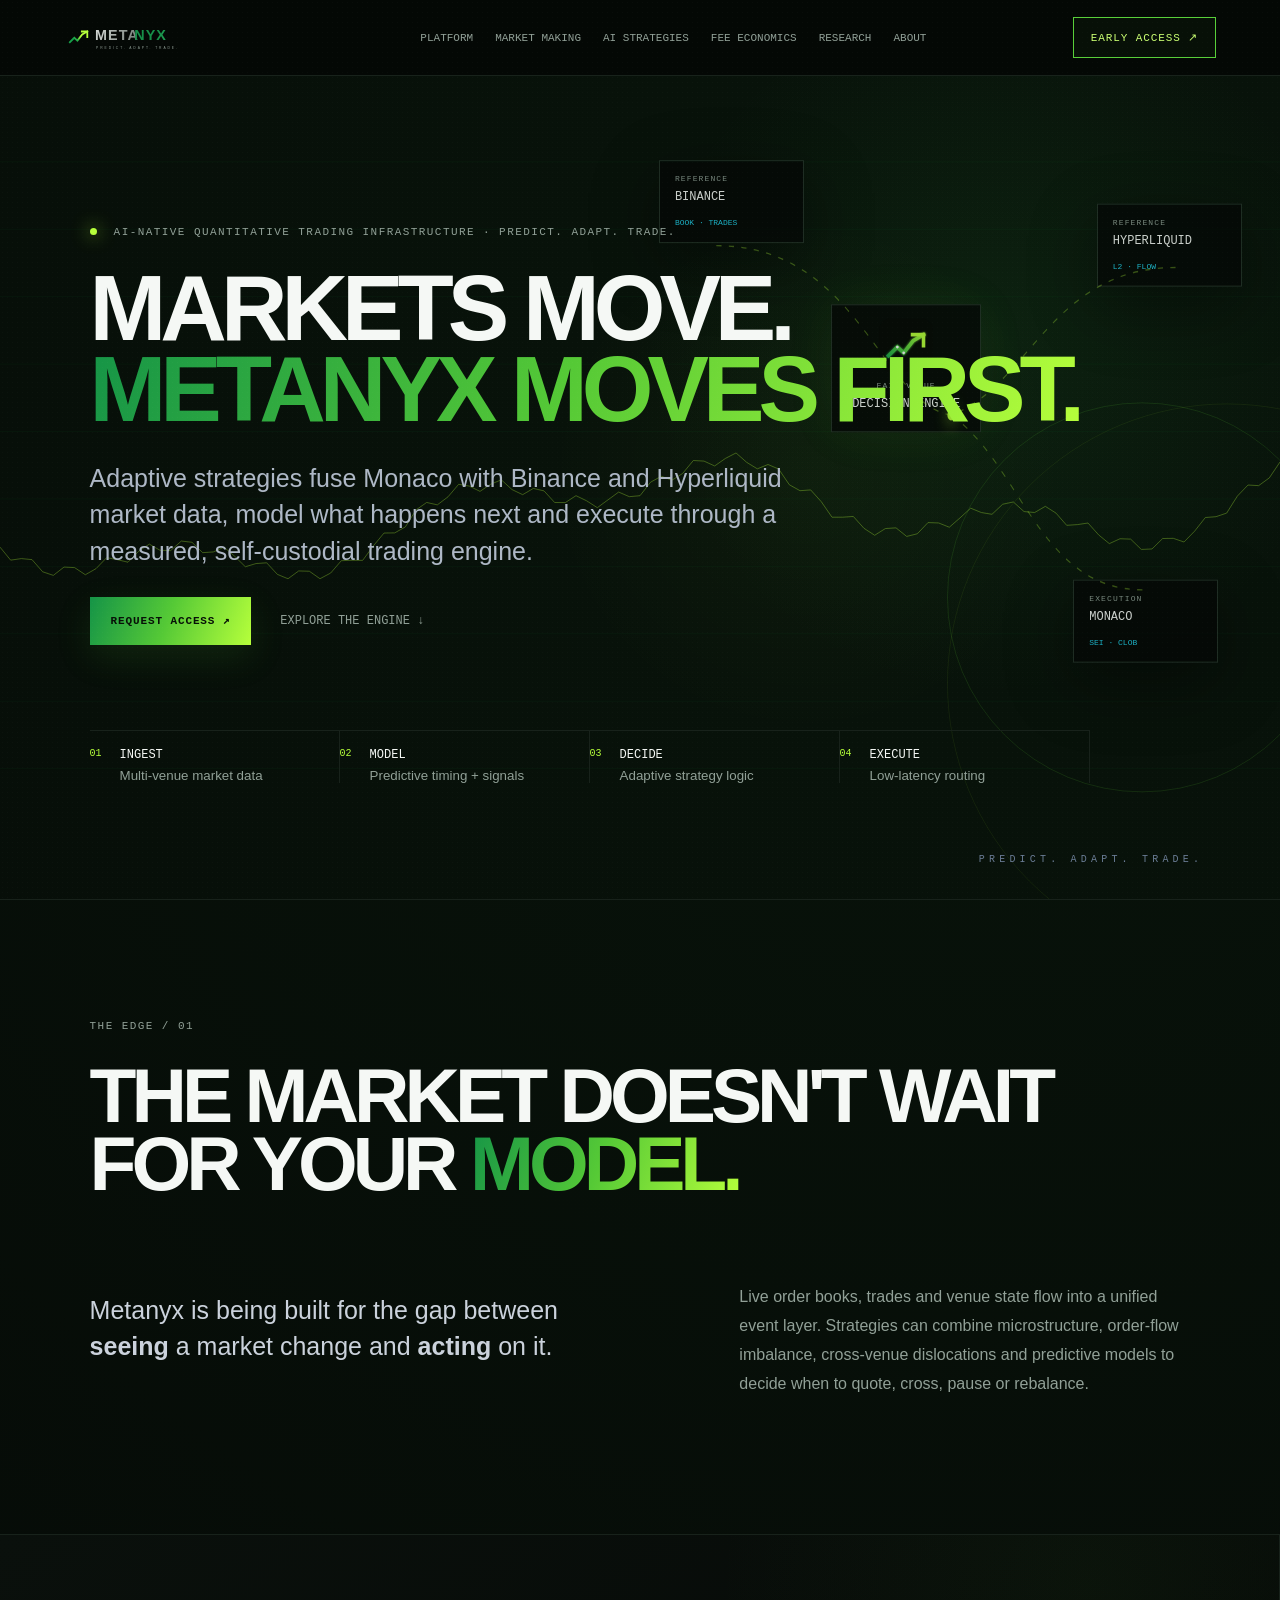
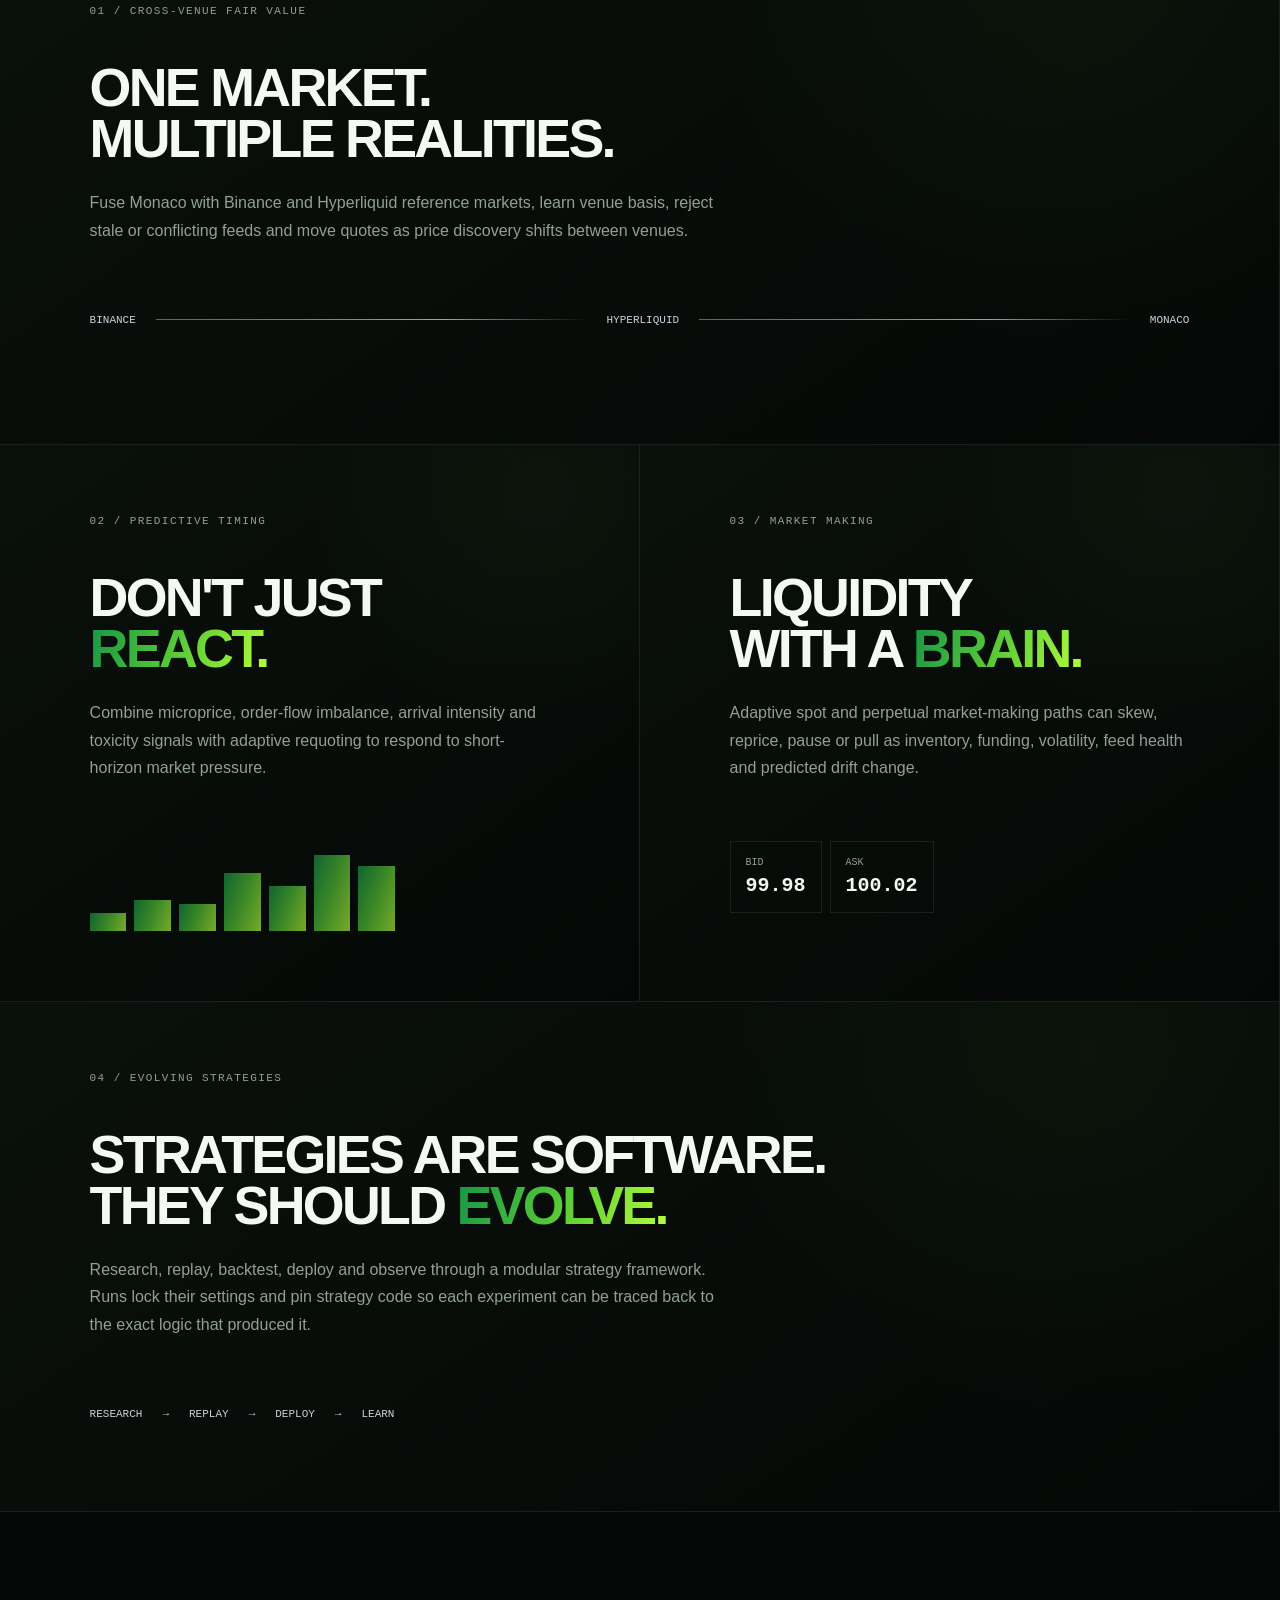
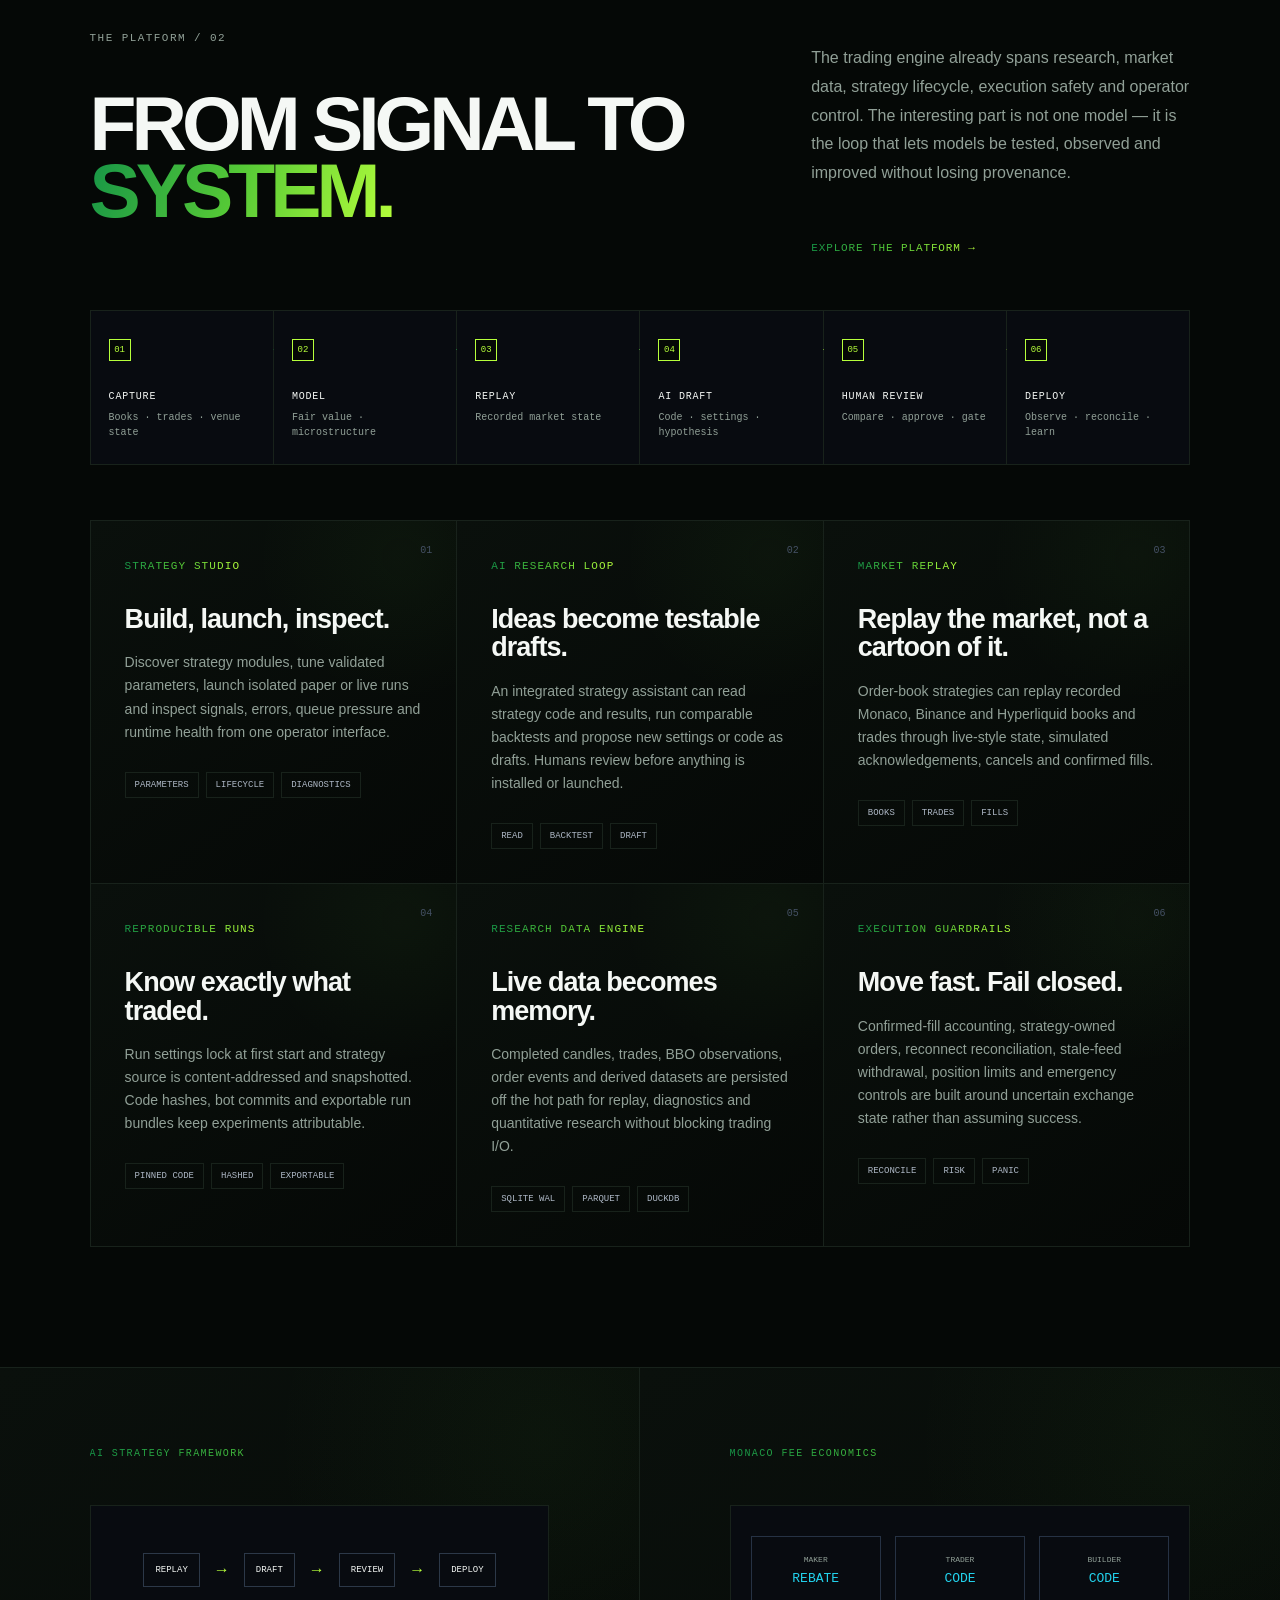
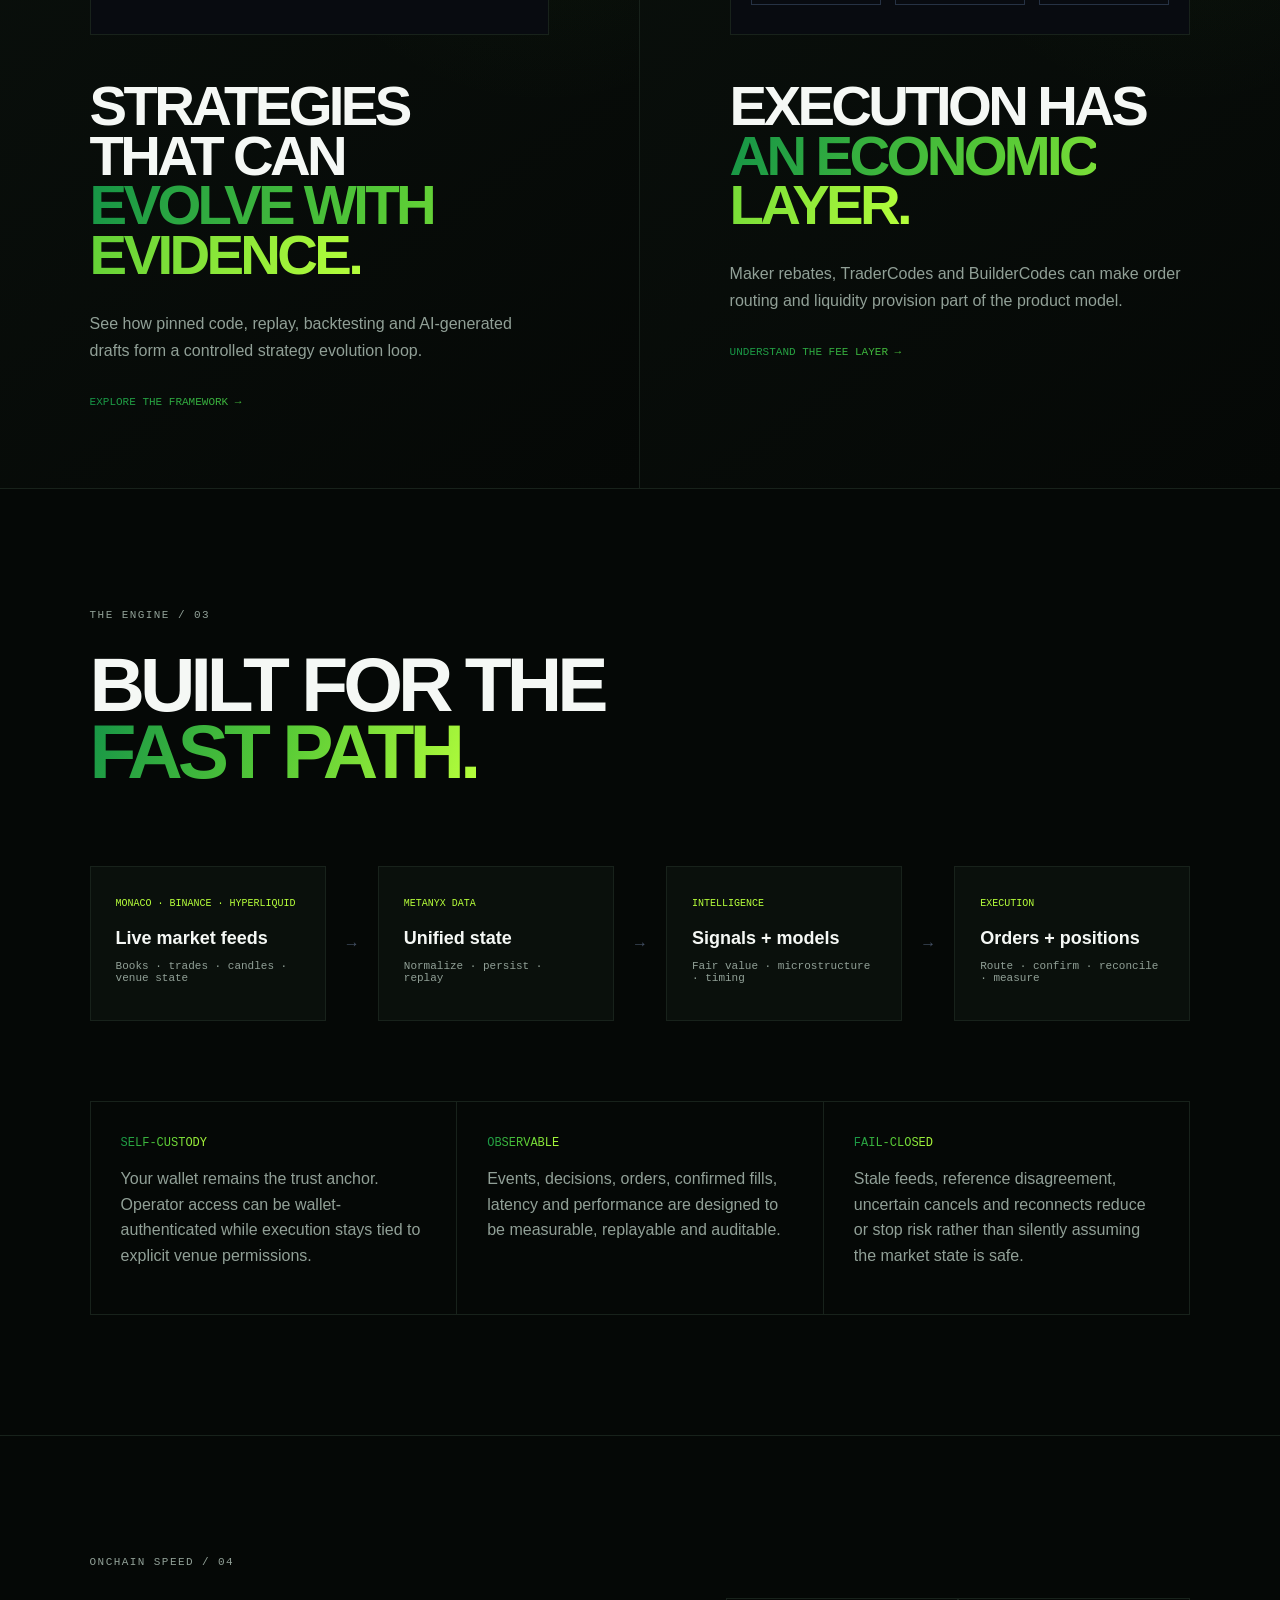
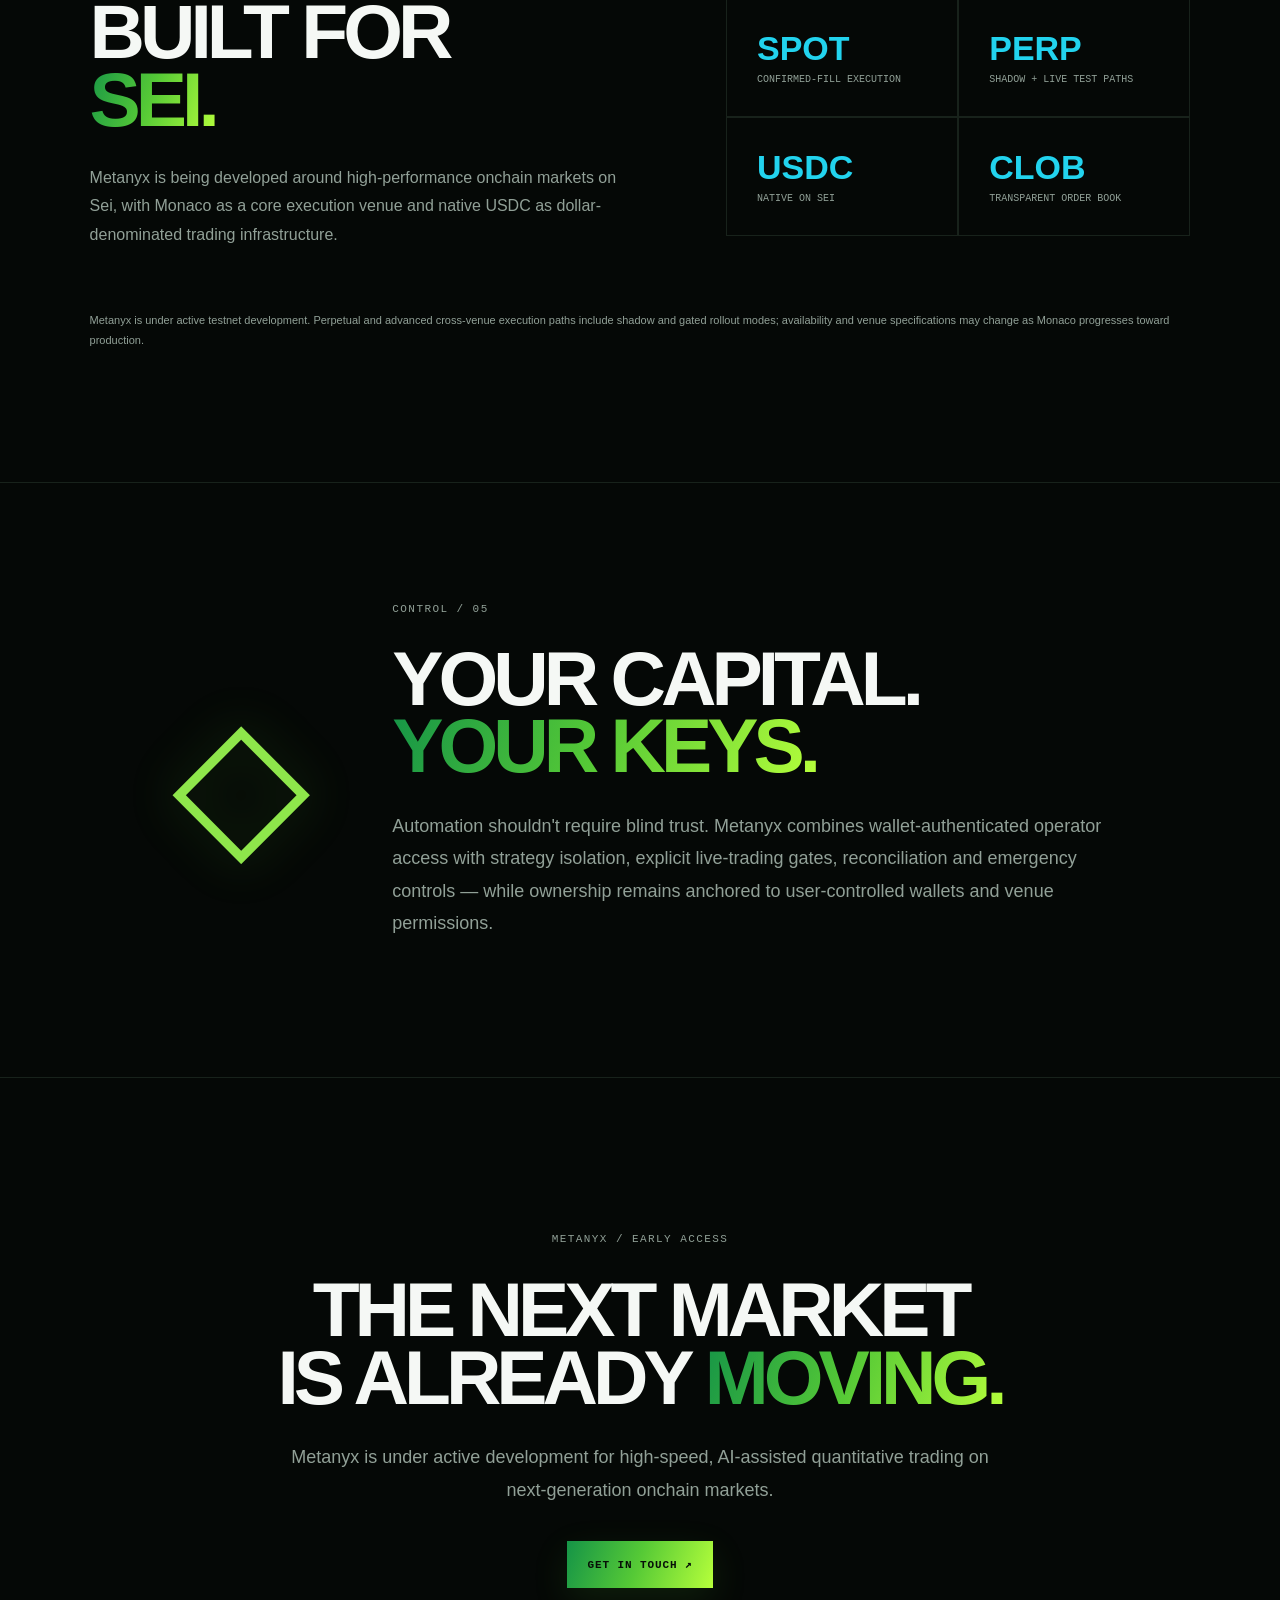
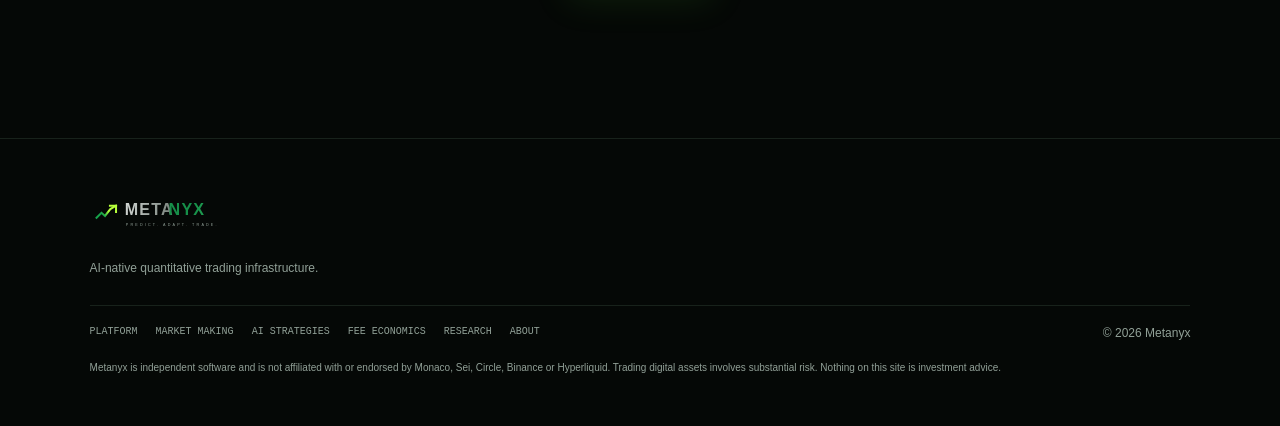
==== commit 0d26a91d: "Fix mobile navigation loading on landing page" ====
--- a/index.html
+++ b/index.html
@@ -84,4 +84,4 @@
 <section class="access" id="access"><span class="section-tag">METANYX / EARLY ACCESS</span><h2>THE NEXT MARKET<br>IS ALREADY <span>MOVING.</span></h2><p>Metanyx is under active development for high-speed, AI-assisted quantitative trading on next-generation onchain markets.</p><a class="cta" href="mailto:hello@metanyx.ai?subject=Metanyx%20Early%20Access">GET IN TOUCH ↗</a></section>
 </main>
 <footer><div class="brand"><img class="brand-logo footer-logo" src="assets/logo-wordmark.svg" alt="Metanyx"></div><p>AI-native quantitative trading infrastructure.</p><div class="footer-row"><div class="footer-links"><a href="/platform/">Platform</a><a href="/market-making/">Market Making</a><a href="/strategy-framework/">AI Strategies</a><a href="/fees/">Fee Economics</a><a href="/research/">Research</a><a href="/about/">About</a></div><span>© 2026 Metanyx</span></div><small>Metanyx is independent software and is not affiliated with or endorsed by Monaco, Sei, Circle, Binance or Hyperliquid. Trading digital assets involves substantial risk. Nothing on this site is investment advice.</small></footer>
-<script src="/assets/app.js"></script></body></html>
+<script src="/assets/app.js?v=20261004-menu"></script></body></html>
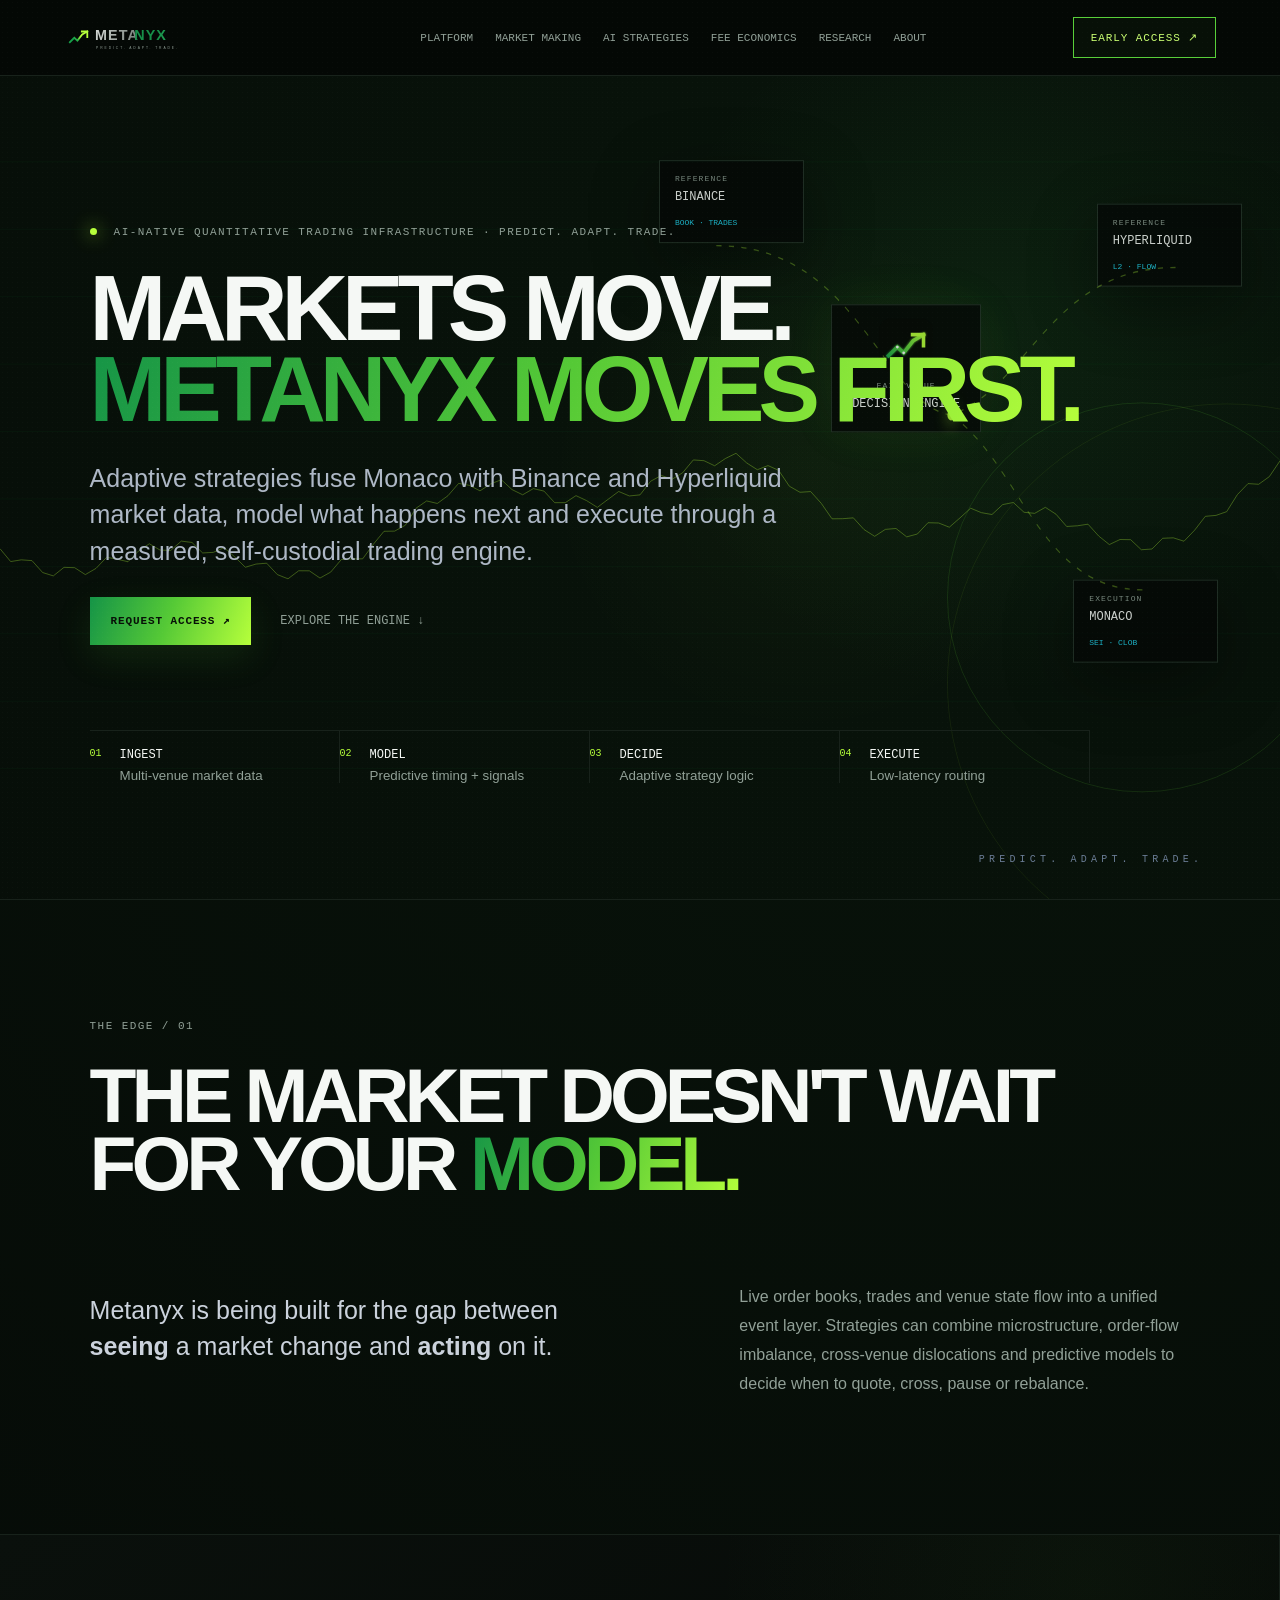
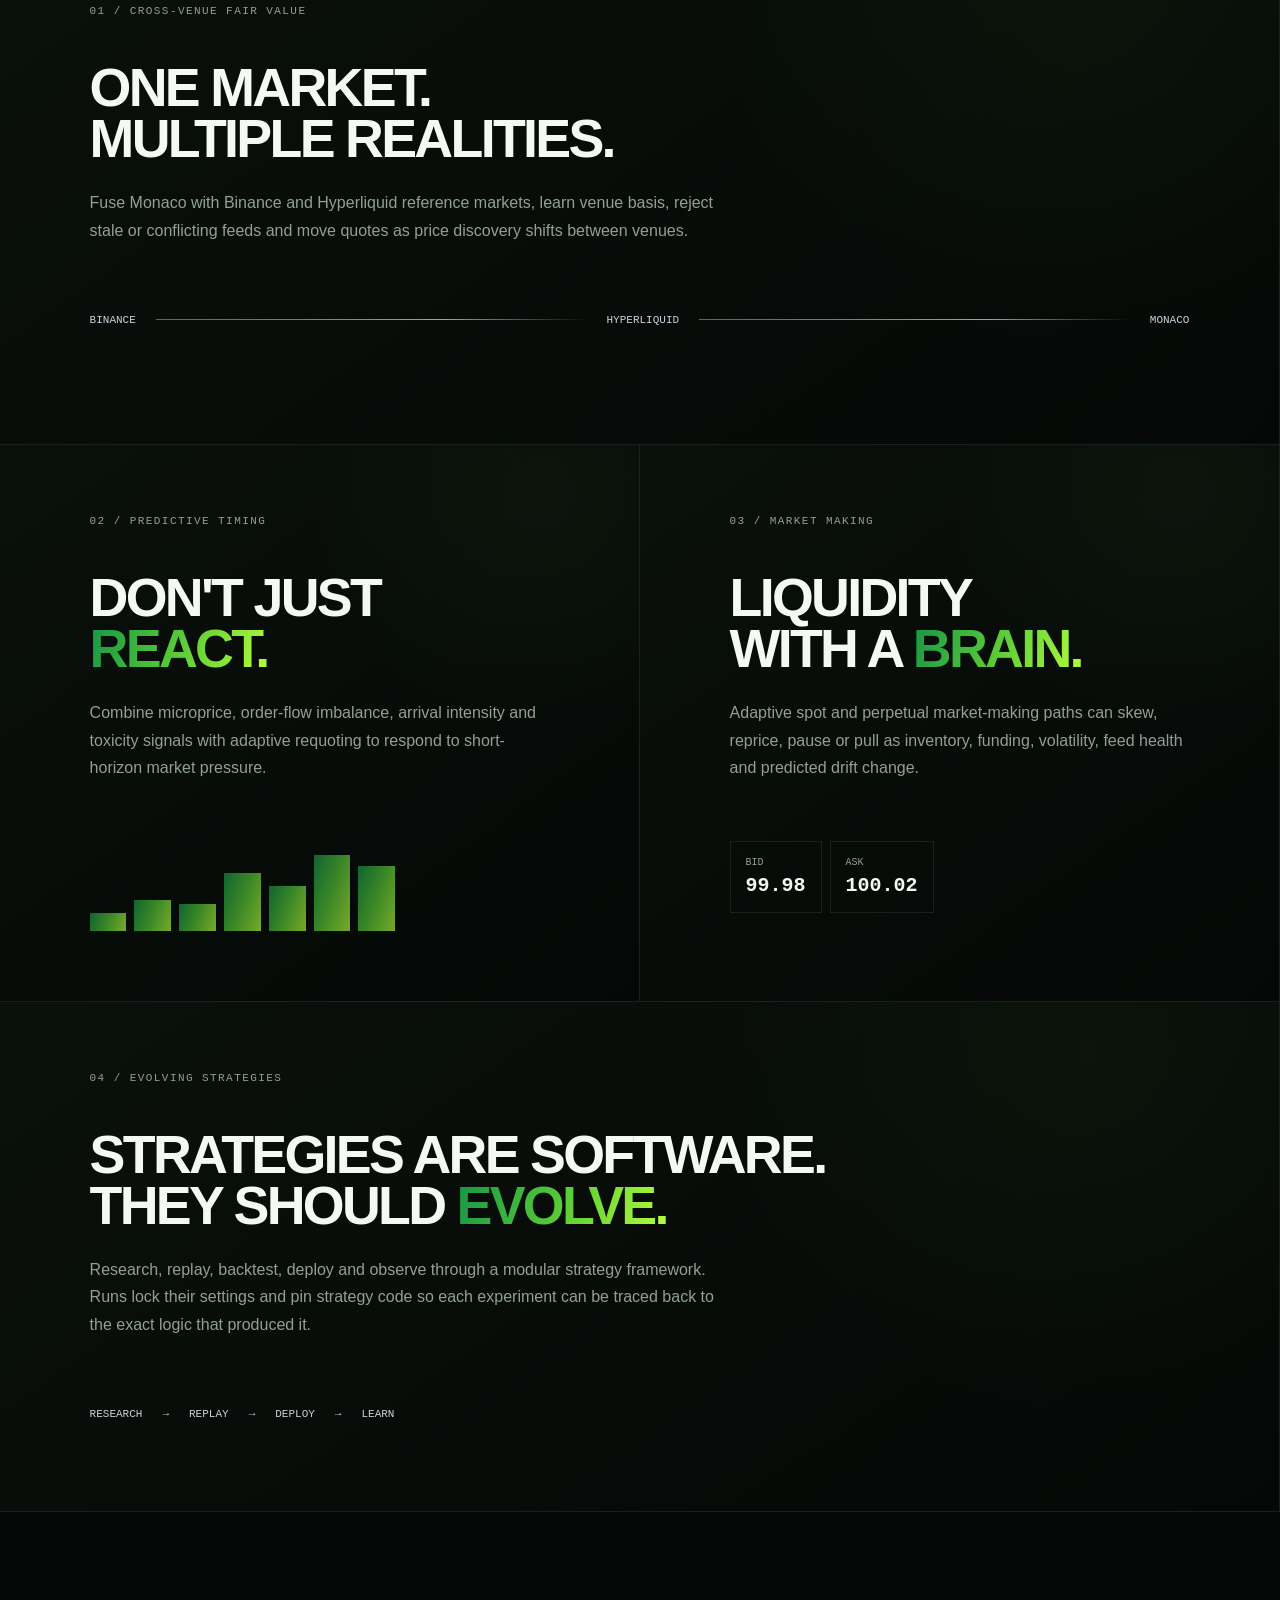
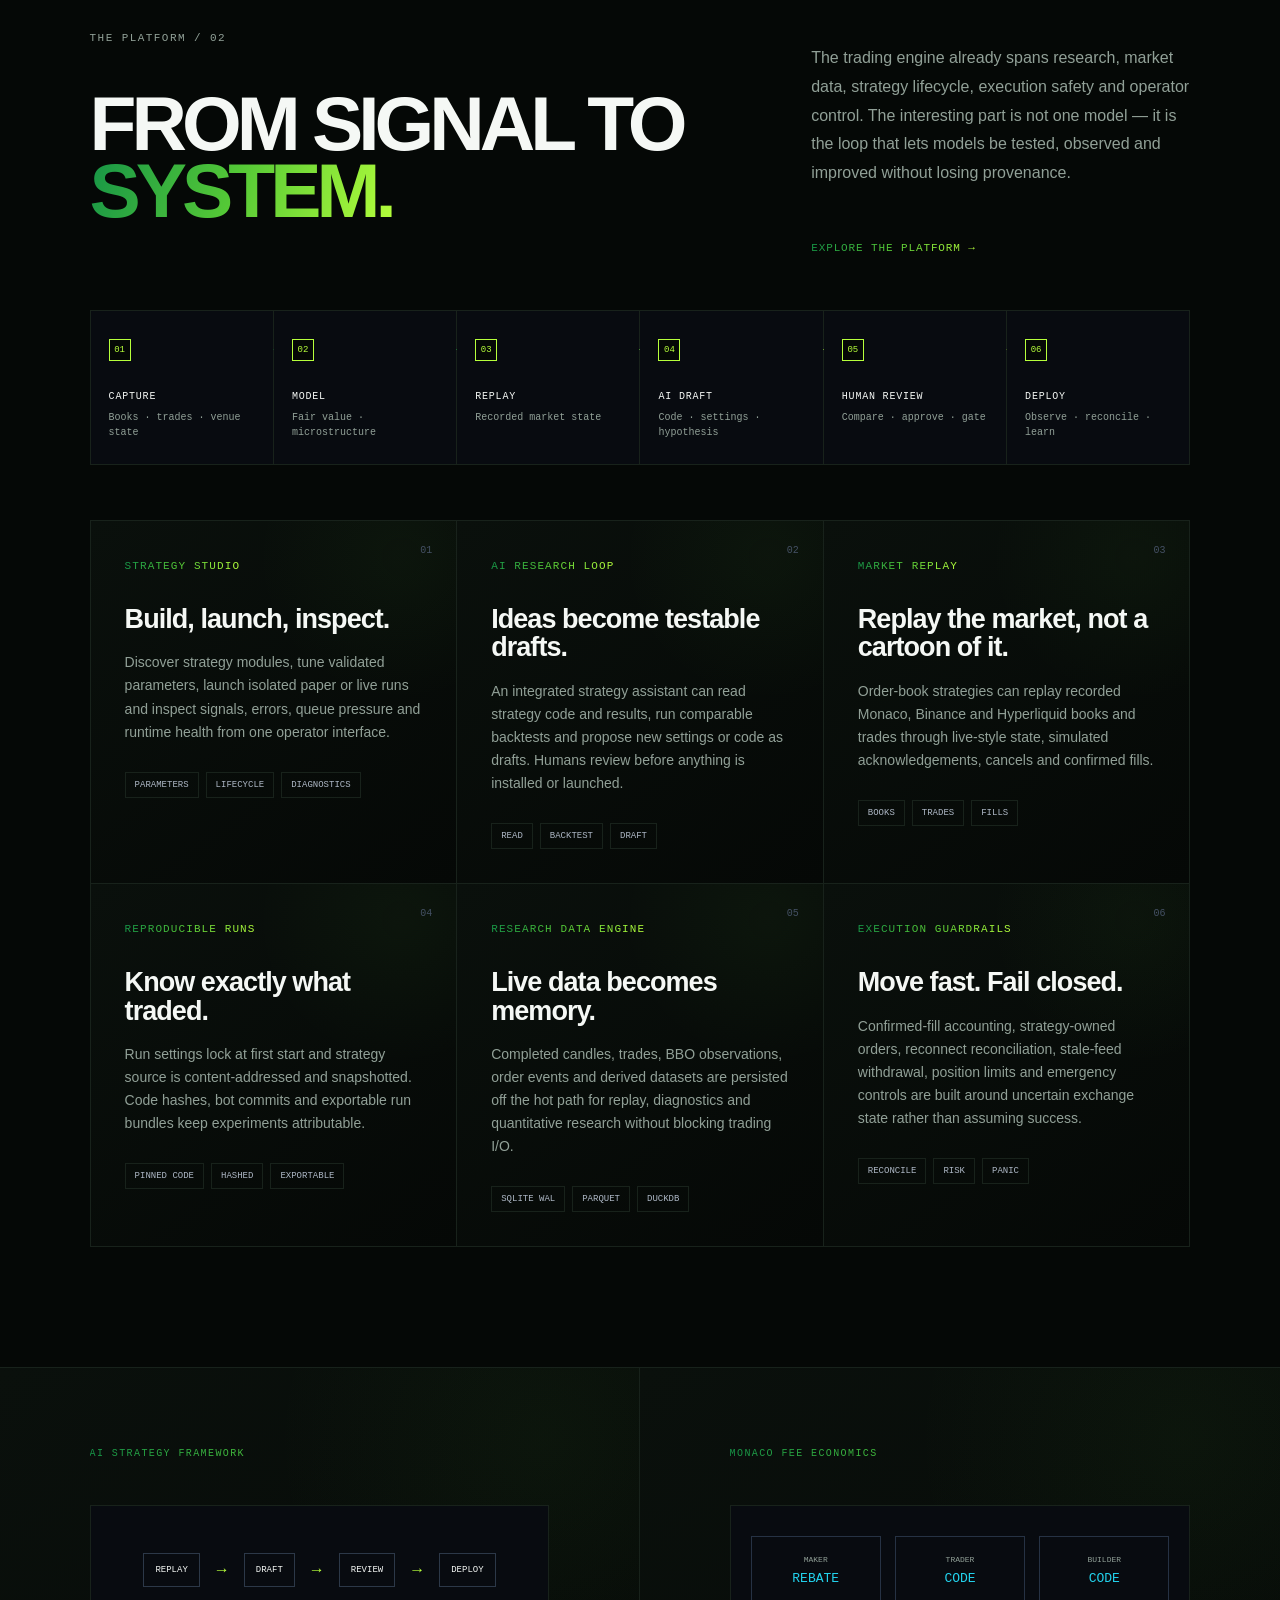
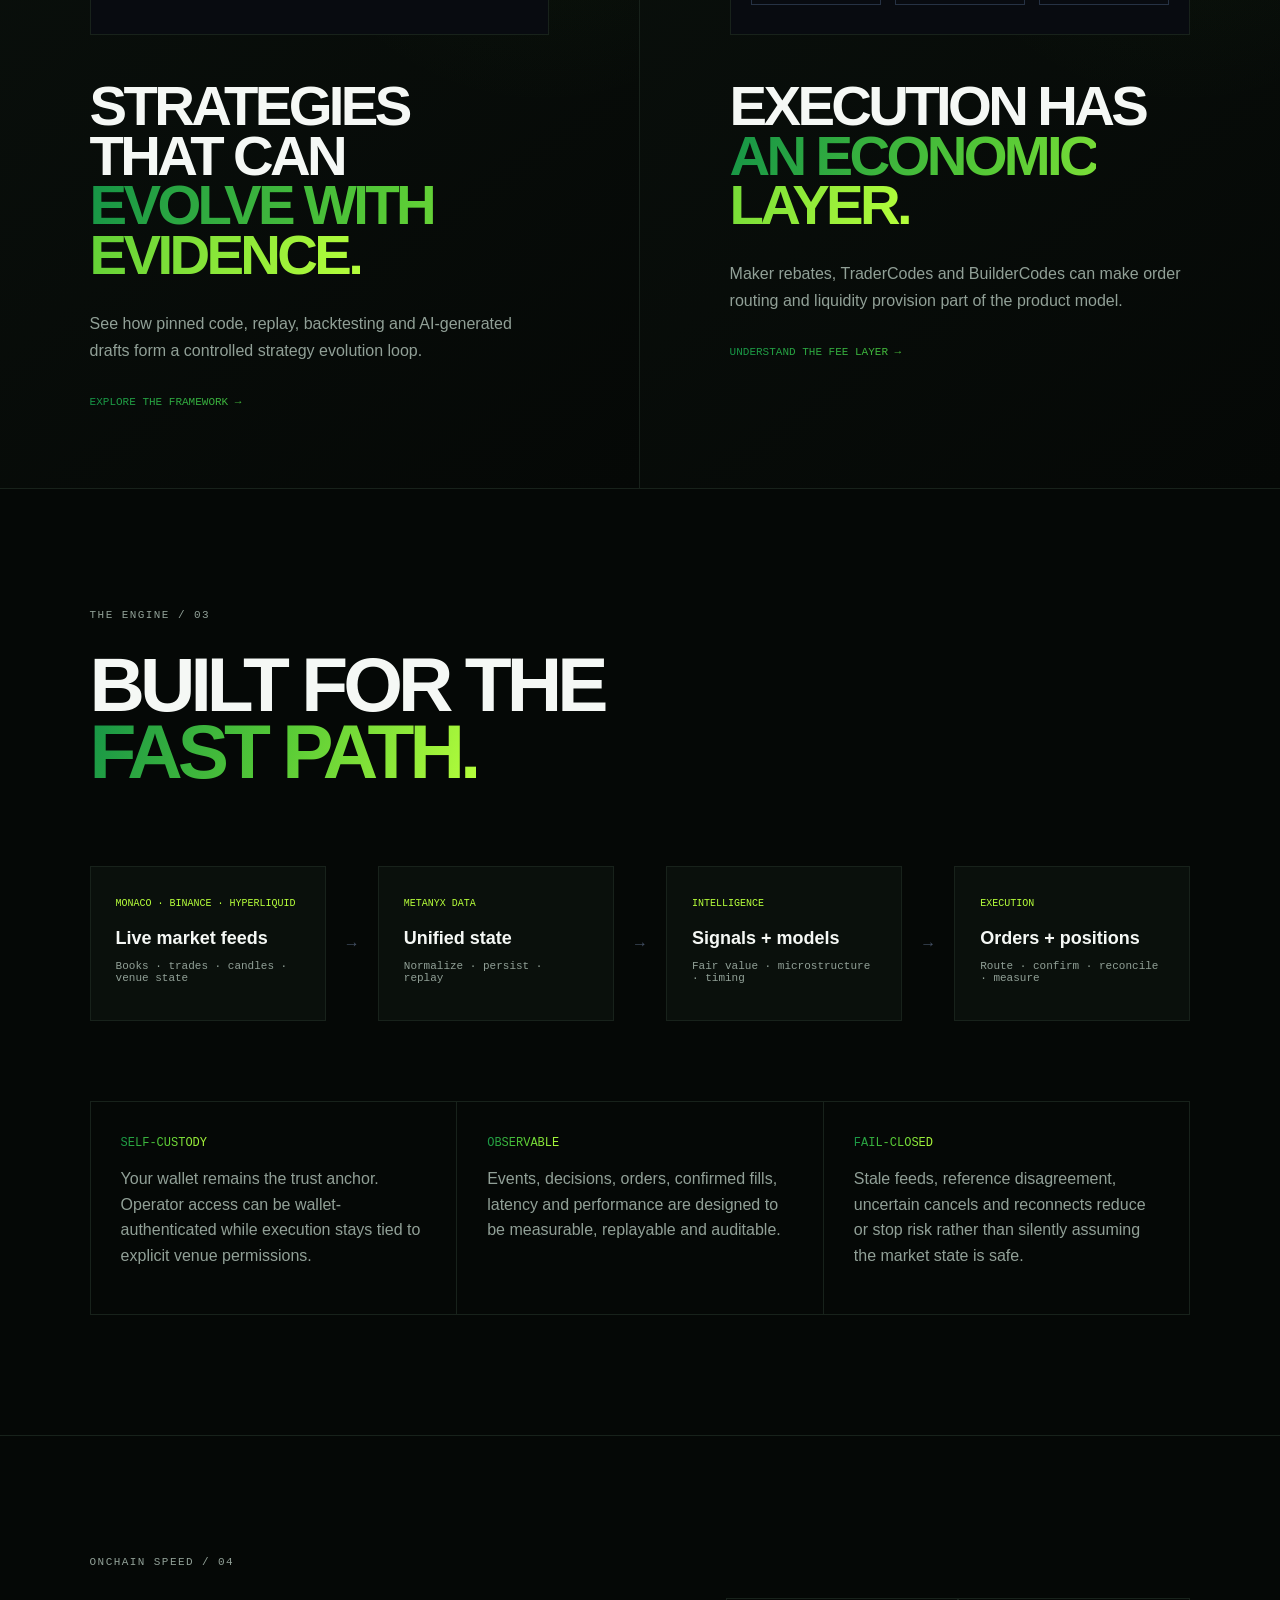
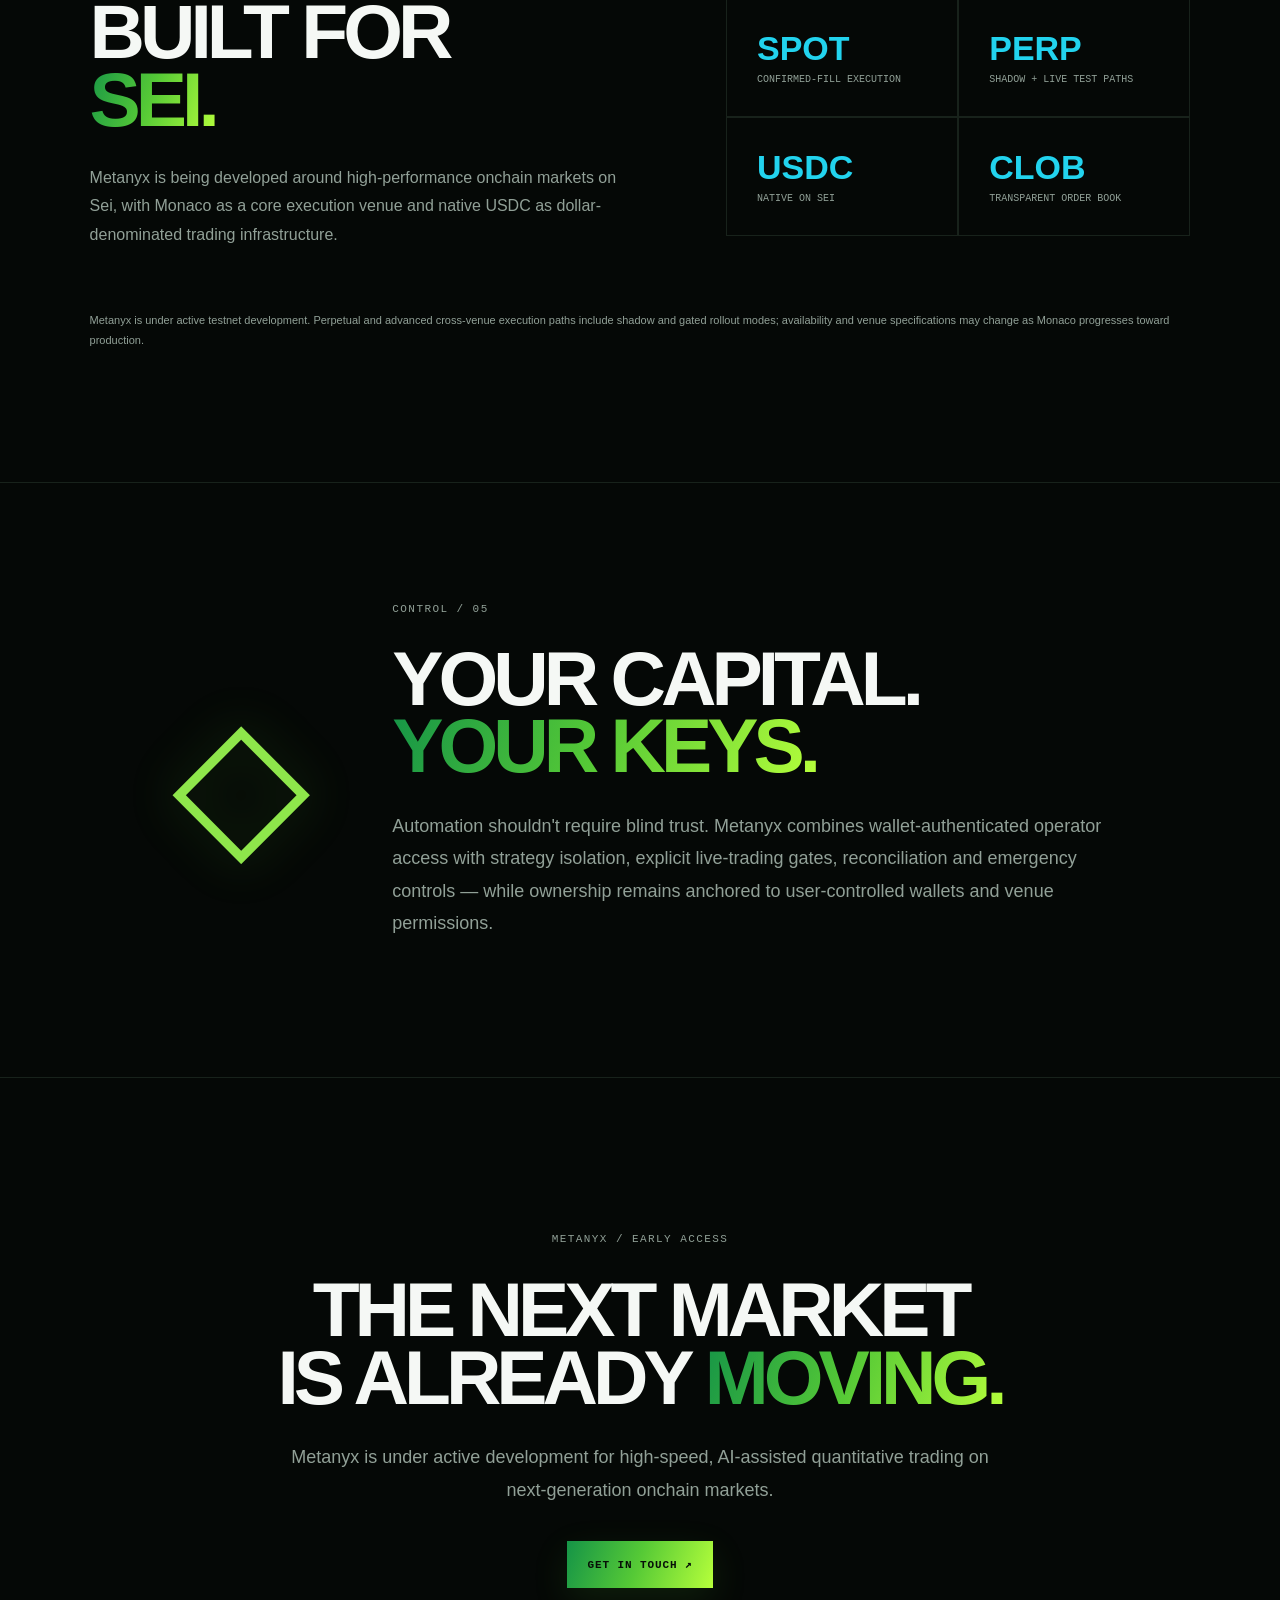
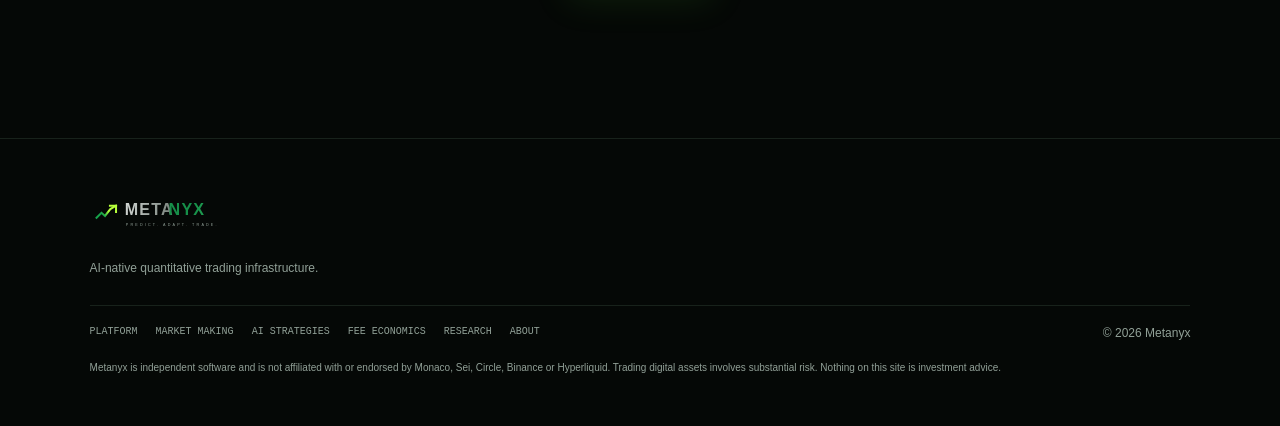
==== commit 6fa43c96: "fix: render mobile navigation in static markup" ====
--- a/index.html
+++ b/index.html
@@ -44,10 +44,10 @@
     ]
   }
   </script>
-  <link rel="stylesheet" href="/assets/style.css">
+  <link rel="stylesheet" href="/assets/style.css?v=20261004-2">
 </head>
 <body><div class="noise"></div>
-<header class="nav"><a class="brand" href="/" aria-label="Metanyx home"><img class="brand-logo" src="/assets/logo-wordmark.svg" alt="Metanyx"></a><nav><a href="/platform/">Platform</a><a href="/market-making/">Market Making</a><a href="/strategy-framework/">AI Strategies</a><a href="/fees/">Fee Economics</a><a href="/research/">Research</a><a href="/about/">About</a></nav><a class="pill" href="mailto:hello@metanyx.ai?subject=Metanyx%20Early%20Access">EARLY ACCESS ↗</a></header>
+<header class="nav"><a class="brand" href="/" aria-label="Metanyx home"><img class="brand-logo" src="/assets/logo-wordmark.svg" alt="Metanyx"></a><nav><a href="/platform/">Platform</a><a href="/market-making/">Market Making</a><a href="/strategy-framework/">AI Strategies</a><a href="/fees/">Fee Economics</a><a href="/research/">Research</a><a href="/about/">About</a></nav><button class="mobile-menu-toggle" type="button" aria-label="Open navigation" aria-controls="mobileMenu" aria-expanded="false">☰</button><div class="mobile-menu" id="mobileMenu"><a href="/platform/">Platform</a><a href="/market-making/">Market Making</a><a href="/strategy-framework/">AI Strategies</a><a href="/fees/">Fee Economics</a><a href="/research/">Research</a><a href="/about/">About</a></div><a class="pill" href="mailto:hello@metanyx.ai?subject=Metanyx%20Early%20Access">EARLY ACCESS ↗</a></header>
 <main id="top">
 <section class="hero"><canvas id="marketCanvas"></canvas><div class="hero-content">
 <div class="eyebrow"><span class="pulse"></span> AI-NATIVE QUANTITATIVE TRADING INFRASTRUCTURE · PREDICT. ADAPT. TRADE.</div>
@@ -84,4 +84,4 @@
 <section class="access" id="access"><span class="section-tag">METANYX / EARLY ACCESS</span><h2>THE NEXT MARKET<br>IS ALREADY <span>MOVING.</span></h2><p>Metanyx is under active development for high-speed, AI-assisted quantitative trading on next-generation onchain markets.</p><a class="cta" href="mailto:hello@metanyx.ai?subject=Metanyx%20Early%20Access">GET IN TOUCH ↗</a></section>
 </main>
 <footer><div class="brand"><img class="brand-logo footer-logo" src="assets/logo-wordmark.svg" alt="Metanyx"></div><p>AI-native quantitative trading infrastructure.</p><div class="footer-row"><div class="footer-links"><a href="/platform/">Platform</a><a href="/market-making/">Market Making</a><a href="/strategy-framework/">AI Strategies</a><a href="/fees/">Fee Economics</a><a href="/research/">Research</a><a href="/about/">About</a></div><span>© 2026 Metanyx</span></div><small>Metanyx is independent software and is not affiliated with or endorsed by Monaco, Sei, Circle, Binance or Hyperliquid. Trading digital assets involves substantial risk. Nothing on this site is investment advice.</small></footer>
-<script src="/assets/app.js?v=20261004-menu"></script></body></html>
+<script src="/assets/app.js?v=20261004-2"></script></body></html>
